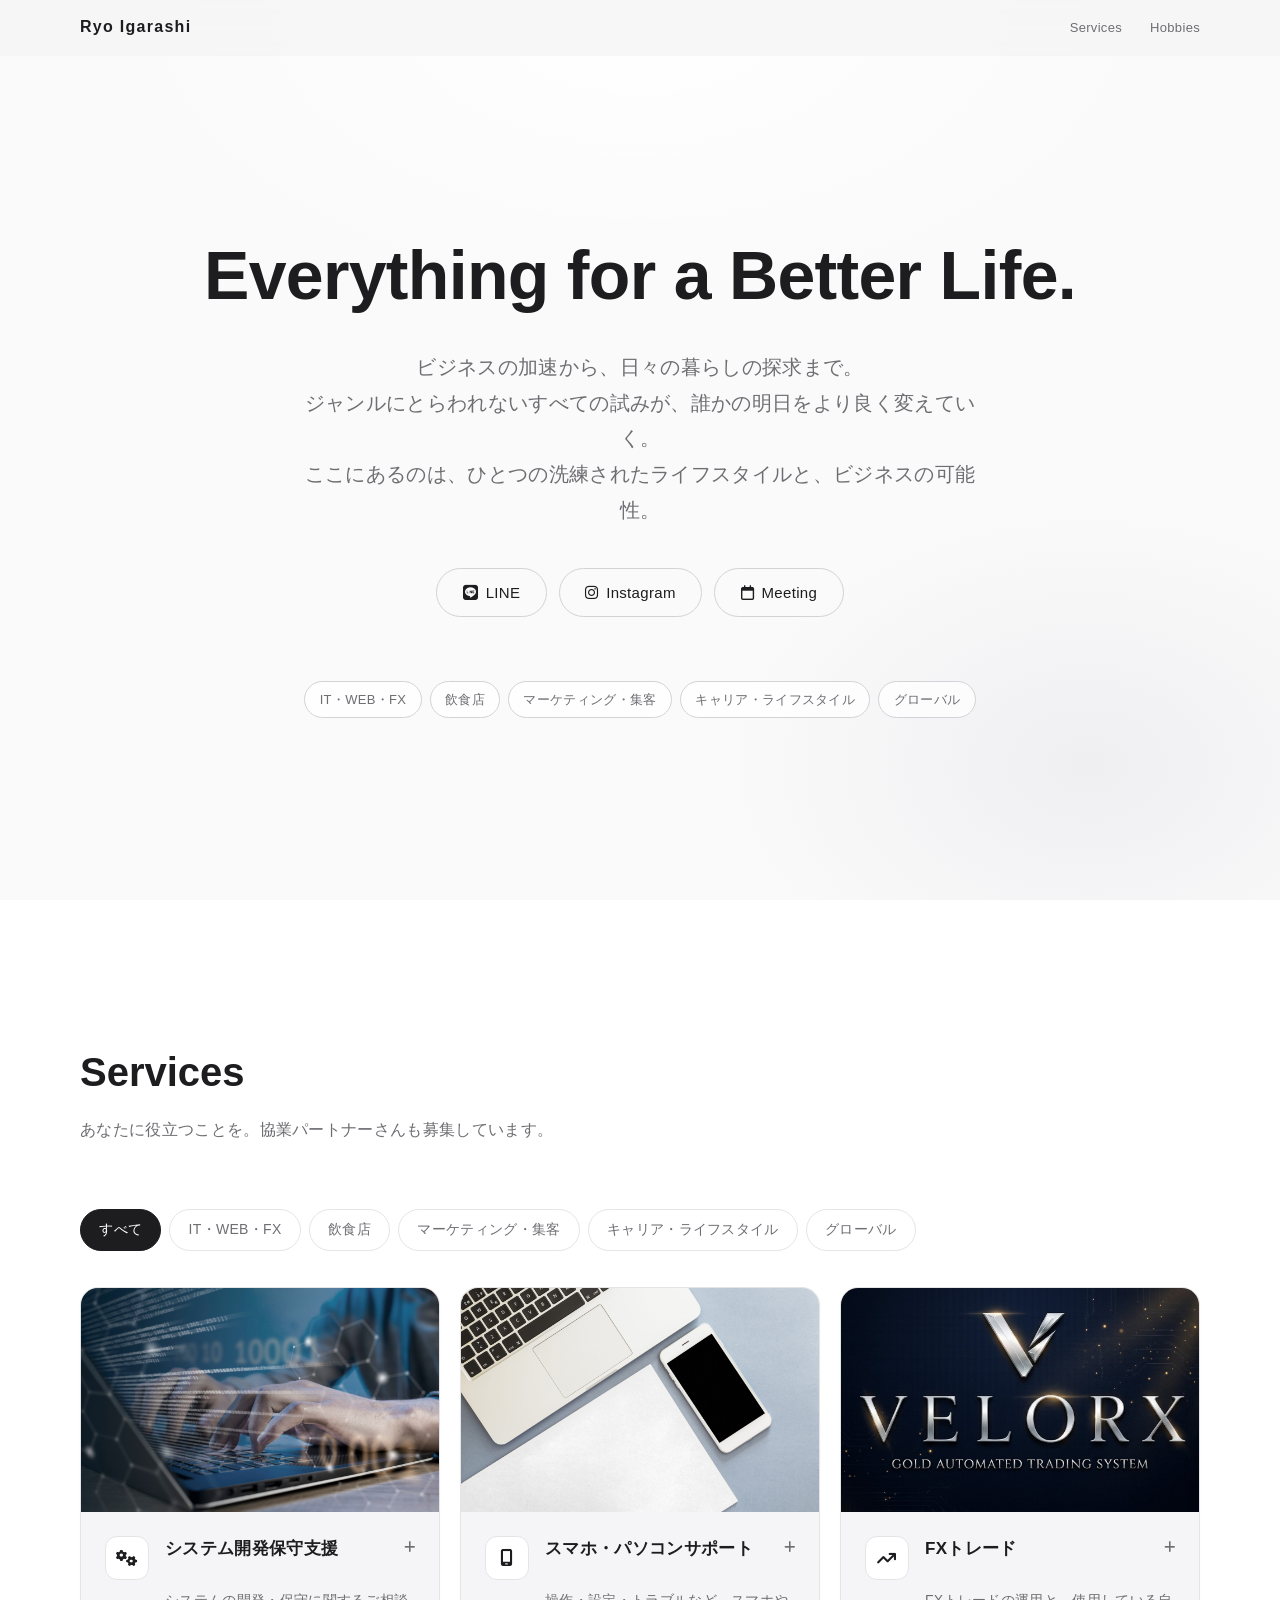
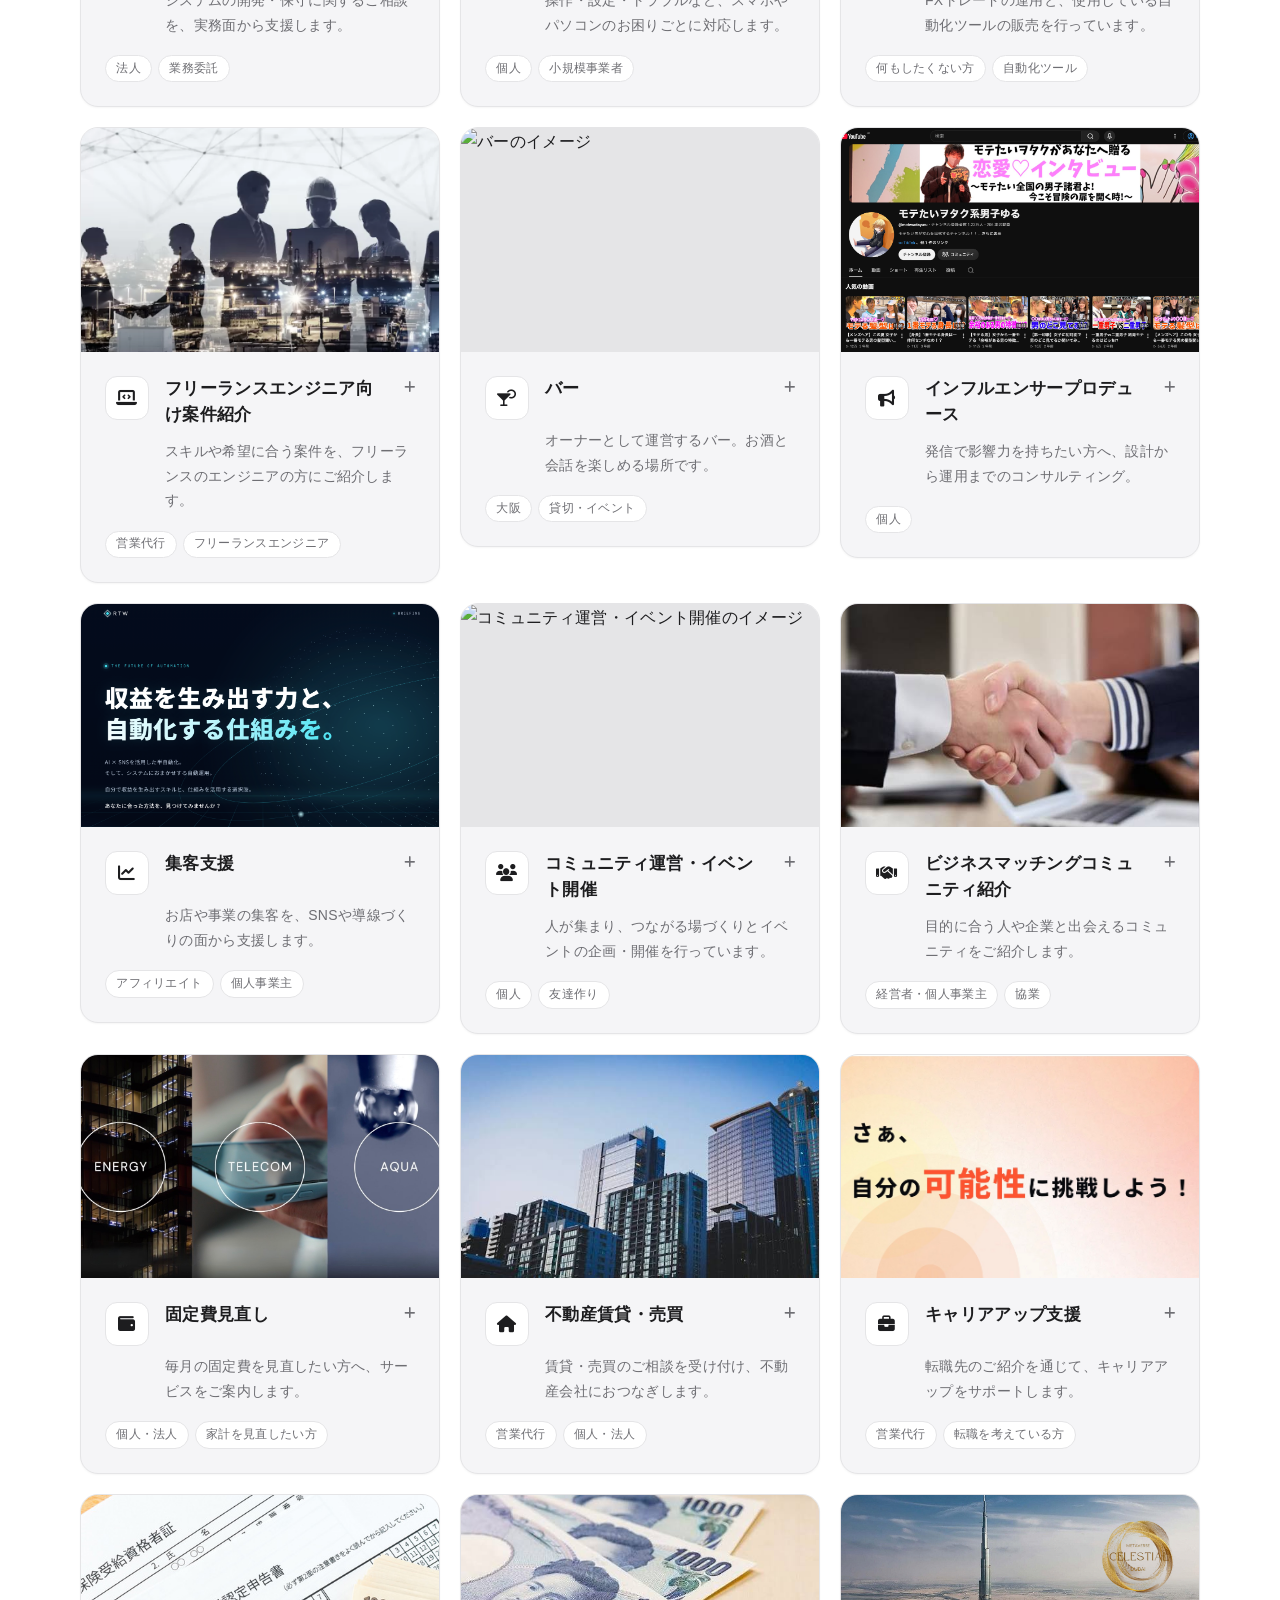
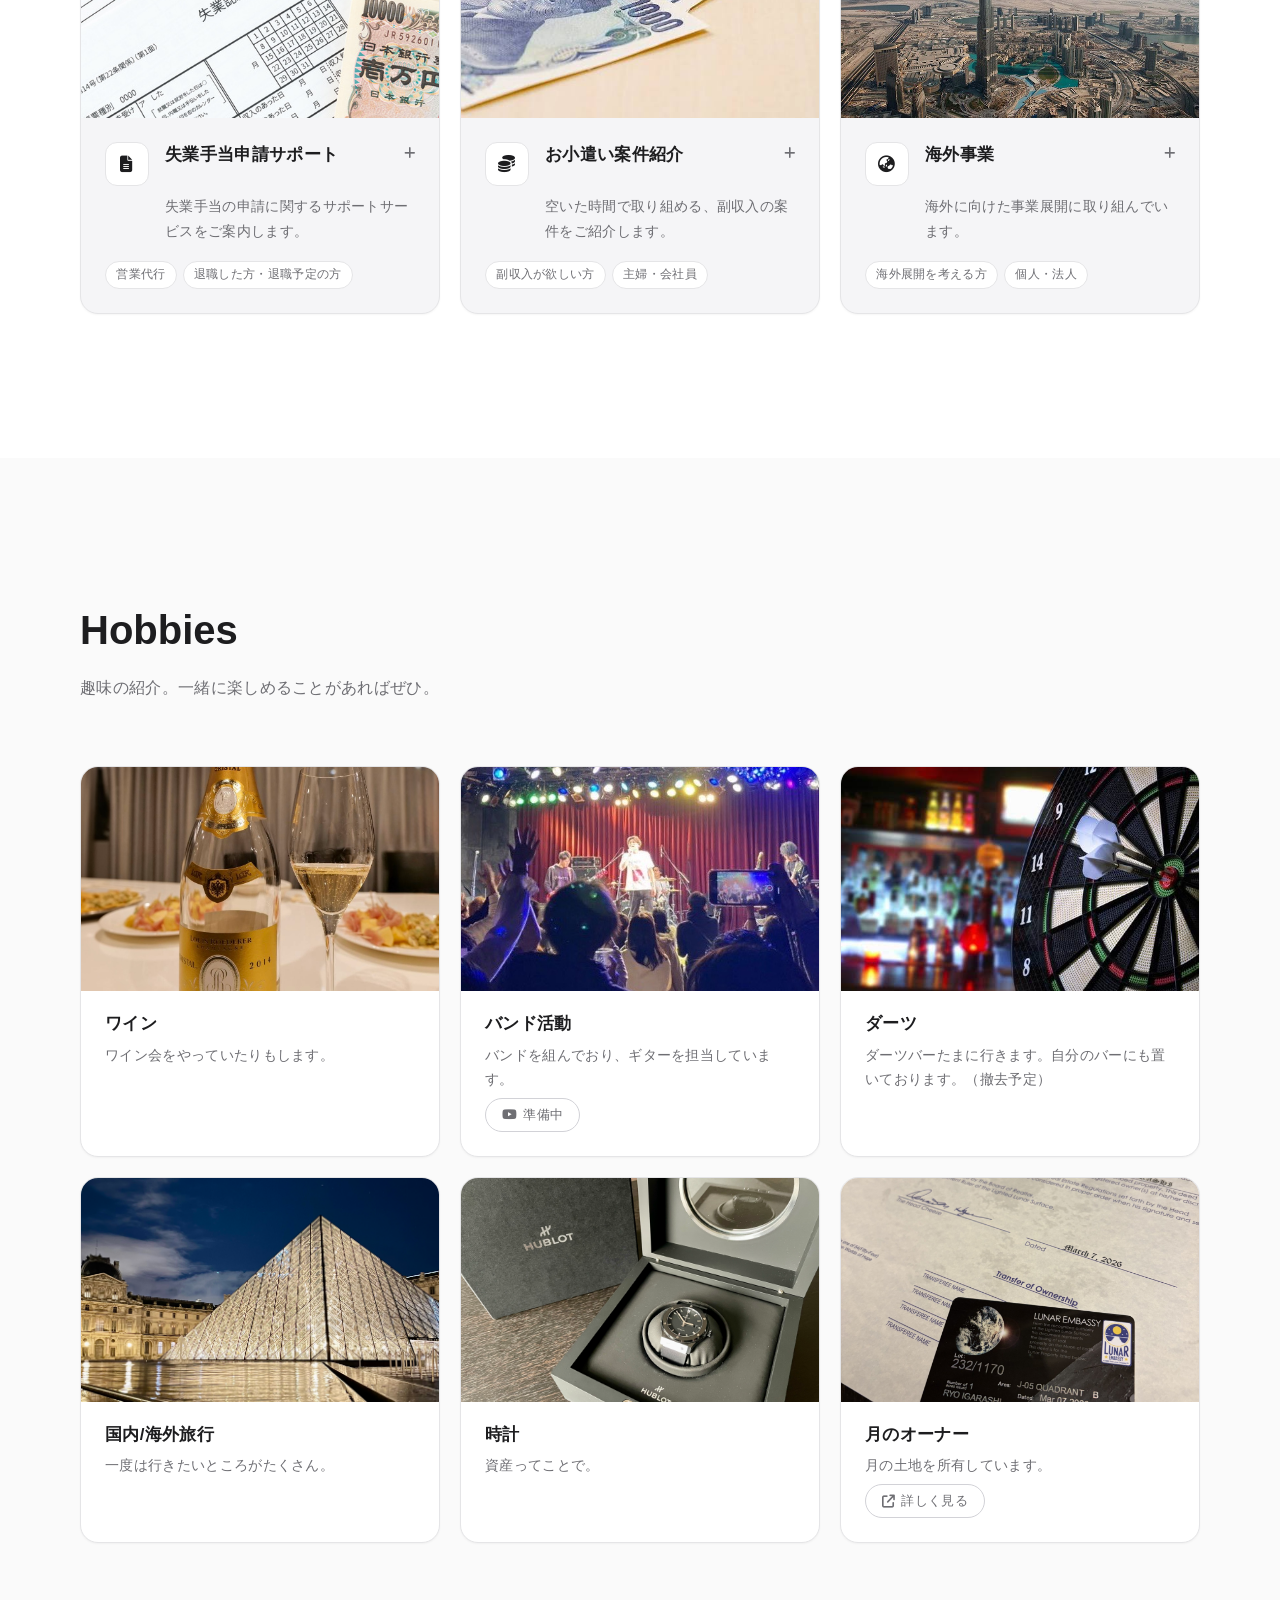
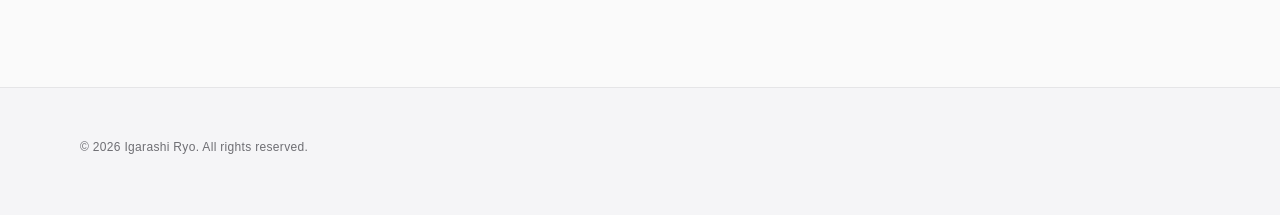
==== index.html @ c4d8c95c "fix: change order in career category" ====
<!DOCTYPE html>
<html lang="ja">
<head>
  <meta charset="UTF-8">
  <meta name="viewport" content="width=device-width, initial-scale=1">
  <title>Ryo Igarashi | ポータル</title>
  <meta name="description" content="ポータルサイト。事業内容、趣味、問い合わせ先。">
  <meta property="og:title" content="Ryo Igarashi | Portal">
  <meta property="og:description" content="ビジネスとライフスタイルを加速させる、ポータルサイト。">
  <meta property="og:type" content="website">
  <meta name="theme-color" content="#fafafa">

  <!-- JS有効時のみ、詳細カードを折りたたむための目印 -->
  <script>document.documentElement.classList.add('js');</script>

  <link rel="stylesheet" href="https://cdnjs.cloudflare.com/ajax/libs/font-awesome/6.5.2/css/all.min.css">
  <link rel="stylesheet" href="style.css">
</head>
<body>
  <a class="skip-link" href="#main">本文へ移動</a>

  <!-- ===== Header ===== -->
  <header class="site-header" id="site-header">
    <div class="container site-header__inner">
      <a class="brand" href="#top">Ryo Igarashi</a>

      <button class="nav-toggle" type="button" aria-expanded="false" aria-controls="site-menu" aria-label="メニューを開く">
        <span class="nav-toggle__bars"></span>
      </button>

      <nav class="site-nav" id="site-menu" aria-label="メインメニュー">
        <a class="site-nav__link" href="#services">Services</a>
        <a class="site-nav__link" href="#hobbies">Hobbies</a>
      </nav>
    </div>
  </header>

  <main id="main">

    <!-- ===== ① Hero ===== -->
    <section class="hero" id="top">
      <div class="container">
        <h1 class="hero__title">
          <span class="hero__line">Everything for a Better Life.</span>
        </h1>
        <p class="hero__lead">
        ビジネスの加速から、日々の暮らしの探求まで。<br>
        ジャンルにとらわれないすべての試みが、誰かの明日をより良く変えていく。<br>
        ここにあるのは、ひとつの洗練されたライフスタイルと、ビジネスの可能性。
        </p>

        <div class="hero__cta">
          <a class="btn btn--ghost" href="https://line.me/ti/p/0yxEpxLLM9" data-link="line" target="_blank" rel="noopener"><i class="fa-brands fa-line" aria-hidden="true"></i>LINE</a>
          <a class="btn btn--ghost" href="https://www.instagram.com/ry0x13462e1" data-link="instagram" target="_blank" rel="noopener"><i class="fa-brands fa-instagram" aria-hidden="true"></i>Instagram</a>
          <a class="btn btn--ghost" href="https://app.spirinc.com/patterns/availability-sharing/clzEatdir4sfq37VJCPQi/confirm" data-link="meeting" target="_blank" rel="noopener"><i class="fa-regular fa-calendar" aria-hidden="true"></i>Meeting</a>
        </div>

        <div class="hero__jump" aria-label="事業カテゴリへ移動">
          <button class="chip" type="button" data-jump="it">IT・WEB・FX</button>
          <button class="chip" type="button" data-jump="bar">飲食店</button>
          <button class="chip" type="button" data-jump="marketing">マーケティング・集客</button>
          <button class="chip" type="button" data-jump="career">キャリア・ライフスタイル</button>
          <button class="chip" type="button" data-jump="global">グローバル</button>
        </div>
      </div>
    </section>

    <!-- ===== ② Services ===== -->
    <section class="section section--white" id="services">
      <div class="container">
        <div class="section__head">
          <h2 class="section__title">Services</h2>
          <p class="section__lead">あなたに役立つことを。協業パートナーさんも募集しています。</p>
        </div>

        <div class="tabs" role="tablist" aria-label="事業カテゴリ">
          <button class="tab" role="tab" type="button" id="tab-all" aria-selected="true" aria-controls="service-grid" data-filter="all">すべて</button>
          <button class="tab" role="tab" type="button" id="tab-it" aria-selected="false" aria-controls="service-grid" tabindex="-1" data-filter="it">IT・WEB・FX</button>
          <button class="tab" role="tab" type="button" id="tab-bar" aria-selected="false" aria-controls="service-grid" tabindex="-1" data-filter="bar">飲食店</button>
          <button class="tab" role="tab" type="button" id="tab-marketing" aria-selected="false" aria-controls="service-grid" tabindex="-1" data-filter="marketing">マーケティング・集客</button>
          <button class="tab" role="tab" type="button" id="tab-career" aria-selected="false" aria-controls="service-grid" tabindex="-1" data-filter="career">キャリア・ライフスタイル</button>
          <button class="tab" role="tab" type="button" id="tab-global" aria-selected="false" aria-controls="service-grid" tabindex="-1" data-filter="global">グローバル</button>
        </div>

        <!--
          事業カードの追加方法：
          <article class="service-card" data-category="…"> のブロックをコピーして、
          data-category（it / bar / marketing / career / global）、画像（images/）、文言、外部リンク（href）を書き換えてください。
          外部リンクのボタンは、LP / 公式LINE / LINEオープンチャット / Instagram / YouTube / TikTok のアイコン付きで
          既に用意しています。同じ種類のカードからコピーすると簡単です。
        -->
        <div class="service-grid" id="service-grid" role="tabpanel" aria-labelledby="tab-all">

          <!-- IT・WEB・システム・FX -->
          <article class="service-card" data-category="it">
            <div class="service-card__media"><img src="images/it.jpg" alt="システム開発保守支援のイメージ" width="640" height="400" loading="lazy"></div>
            <button class="service-card__head" type="button">
              <span class="service-card__icon"><i class="fa-solid fa-gears" aria-hidden="true"></i></span>
              <span class="service-card__title">システム開発保守支援</span>
              <span class="service-card__chevron"><i class="fa-solid fa-plus" aria-hidden="true"></i></span>
              <span class="service-card__summary">システムの開発・保守に関するご相談を、実務面から支援します。</span>
              <span class="service-card__tags"><span class="tag">法人</span><span class="tag">業務委託</span></span>
            </button>
            <div class="service-card__panel"><div class="service-card__panel-inner">
              <p>新規開発、既存システムの運用・改善など、お困りごとをうかがってから進め方をご提案します。</p>
              <a class="btn btn--ghost btn--small" href="https://www.mebic.com/cluster/igarashi-ryou.html" target="_blank" rel="noopener" data-link-type="lp"><i class="fa-solid fa-arrow-up-right-from-square" aria-hidden="true"></i>詳しく見る<span class="visually-hidden">（新しいタブで開きます）</span></a>
            </div></div>
          </article>

          <article class="service-card" data-category="it">
            <div class="service-card__media"><img src="images/sp-pc.jpg" alt="スマホ・パソコンサポートのイメージ" width="640" height="400" loading="lazy"></div>
            <button class="service-card__head" type="button">
              <span class="service-card__icon"><i class="fa-solid fa-mobile-screen" aria-hidden="true"></i></span>
              <span class="service-card__title">スマホ・パソコンサポート</span>
              <span class="service-card__chevron"><i class="fa-solid fa-plus" aria-hidden="true"></i></span>
              <span class="service-card__summary">操作・設定・トラブルなど、スマホやパソコンのお困りごとに対応します。</span>
              <span class="service-card__tags"><span class="tag">個人</span><span class="tag">小規模事業者</span></span>
            </button>
            <div class="service-card__panel"><div class="service-card__panel-inner">
              <p>「設定が分からない」「急に動かなくなった」など、小さなことでも気軽にご相談ください。</p>
            </div></div>
          </article>

          <article class="service-card" data-category="it">
            <div class="service-card__media"><img src="images/VELORX_logo_name.JPG" alt="FXトレードのイメージ" width="640" height="400" loading="lazy"></div>
            <button class="service-card__head" type="button">
              <span class="service-card__icon"><i class="fa-solid fa-arrow-trend-up" aria-hidden="true"></i></span>
              <span class="service-card__title">FXトレード</span>
              <span class="service-card__chevron"><i class="fa-solid fa-plus" aria-hidden="true"></i></span>
              <span class="service-card__summary">FXトレードの運用と、使用している自動化ツールの販売を行っています。</span>
              <span class="service-card__tags"><span class="tag">何もしたくない方</span><span class="tag">自動化ツール</span></span>
            </button>
            <div class="service-card__panel"><div class="service-card__panel-inner">
              <p>ツールの仕組みや使い方、費用を事前に説明します。FX取引には元本を失うリスクがあり、利益を保証するものではありません。</p>
              <a class="btn btn--ghost btn--small" href="velorx.html" target="_blank" rel="noopener" data-link-type="lp"><i class="fa-solid fa-arrow-up-right-from-square" aria-hidden="true"></i>詳しく見る<span class="visually-hidden">（新しいタブで開きます）</span></a>
            </div></div>
          </article>

          <article class="service-card" data-category="it" hidden>
            <div class="service-card__media"><img src="images/it-homepage.svg" alt="ホームページ作成のイメージ" width="640" height="400" loading="lazy"></div>
            <button class="service-card__head" type="button">
              <span class="service-card__icon"><i class="fa-solid fa-globe" aria-hidden="true"></i></span>
              <span class="service-card__title">ホームページ制作</span>
              <span class="service-card__chevron"><i class="fa-solid fa-plus" aria-hidden="true"></i></span>
              <span class="service-card__summary">ホームページ制作のご相談を受け付け、制作パートナーにおつなぎします。</span>
              <span class="service-card__tags"><span class="tag">営業代行</span><span class="tag">個人・法人</span></span>
            </button>
            <div class="service-card__panel"><div class="service-card__panel-inner">
              <p>目的や予算をうかがったうえで、合う制作パートナーをご紹介します。見積もりや制作は、パートナー側が対応します。</p>
              <a class="btn btn--ghost btn--small" href="https://example.com/" target="_blank" rel="noopener" data-link-type="lp"><i class="fa-solid fa-arrow-up-right-from-square" aria-hidden="true"></i>準備中<span class="visually-hidden">（新しいタブで開きます）</span></a>
            </div></div>
          </article>

          <article class="service-card" data-category="it" hidden>
            <div class="service-card__media"><img src="images/it-webdesign.svg" alt="Webデザイン制作のイメージ" width="640" height="400" loading="lazy"></div>
            <button class="service-card__head" type="button">
              <span class="service-card__icon"><i class="fa-solid fa-pen-ruler" aria-hidden="true"></i></span>
              <span class="service-card__title">Webデザイン制作</span>
              <span class="service-card__chevron"><i class="fa-solid fa-plus" aria-hidden="true"></i></span>
              <span class="service-card__summary">バナーやLP、サイトのデザインのご相談を受け付けています。</span>
              <span class="service-card__tags"><span class="tag">営業代行</span><span class="tag">個人・法人</span></span>
            </button>
            <div class="service-card__panel"><div class="service-card__panel-inner">
              <p>イメージや参考サイトを共有いただければ、制作パートナーへの依頼内容を一緒に整理します。</p>
              <a class="btn btn--ghost btn--small" href="https://example.com/" target="_blank" rel="noopener" data-link-type="lp"><i class="fa-solid fa-arrow-up-right-from-square" aria-hidden="true"></i>準備中<span class="visually-hidden">（新しいタブで開きます）</span></a>
            </div></div>
          </article>

          <article class="service-card" data-category="it">
            <div class="service-card__media"><img src="images/it-freelance.png" alt="フリーランスエンジニア向け案件紹介のイメージ" width="640" height="400" loading="lazy"></div>
            <button class="service-card__head" type="button">
              <span class="service-card__icon"><i class="fa-solid fa-laptop-code" aria-hidden="true"></i></span>
              <span class="service-card__title">フリーランスエンジニア向け案件紹介</span>
              <span class="service-card__chevron"><i class="fa-solid fa-plus" aria-hidden="true"></i></span>
              <span class="service-card__summary">スキルや希望に合う案件を、フリーランスのエンジニアの方にご紹介します。</span>
              <span class="service-card__tags"><span class="tag">営業代行</span><span class="tag">フリーランスエンジニア</span></span>
            </button>
            <div class="service-card__panel"><div class="service-card__panel-inner">
              <p>得意な技術、希望単価、稼働日数などをうかがい、条件に近い案件をご案内します。(エージェント会社複数社ご案内可能)</p>
            </div></div>
          </article>

          <!-- 店舗・BAR -->
          <article class="service-card" data-category="bar">
            <div class="service-card__media"><img src="images/bar.PNG" alt="バーのイメージ" width="640" height="400" loading="lazy"></div>
            <button class="service-card__head" type="button">
              <span class="service-card__icon"><i class="fa-solid fa-martini-glass-citrus" aria-hidden="true"></i></span>
              <span class="service-card__title">バー</span>
              <span class="service-card__chevron"><i class="fa-solid fa-plus" aria-hidden="true"></i></span>
              <span class="service-card__summary">オーナーとして運営するバー。お酒と会話を楽しめる場所です。</span>
              <span class="service-card__tags"><span class="tag">大阪</span><span class="tag">貸切・イベント</span></span>
            </button>
            <div class="service-card__panel"><div class="service-card__panel-inner">
              <p>ご来店のほか、貸切やイベント開催のご相談も受け付けています。店舗の詳細は、準備ができ次第こちらに掲載します。</p>
              <a class="btn btn--ghost btn--small" href="https://line.me/R/ti/p/@359hgvtc" target="_blank" rel="noopener" data-link-type="line"><i class="fa-brands fa-line" aria-hidden="true"></i>公式LINE<span class="visually-hidden">（新しいタブで開きます）</span></a>
            </div></div>
          </article>

          <!-- マーケティング・集客・コミュニティ -->
          <article class="service-card" data-category="marketing">
            <div class="service-card__media"><img src="images/youtube.png" alt="インフルエンサープロデュースのイメージ" width="640" height="400" loading="lazy"></div>
            <button class="service-card__head" type="button">
              <span class="service-card__icon"><i class="fa-solid fa-bullhorn" aria-hidden="true"></i></span>
              <span class="service-card__title">インフルエンサープロデュース</span>
              <span class="service-card__chevron"><i class="fa-solid fa-plus" aria-hidden="true"></i></span>
              <span class="service-card__summary">発信で影響力を持ちたい方へ、設計から運用までのコンサルティング。</span>
              <span class="service-card__tags"><span class="tag">個人</span></span>
            </button>
            <div class="service-card__panel"><div class="service-card__panel-inner">
              <p>アカウントの方向性づくり、投稿の設計、PR案件の獲得まで、現状に合わせて一緒に考えます。まずは今の状況をお聞かせください。</p>
              <p>実績: モテたいヲタク系男子ゆる</p>
              <a class="btn btn--ghost btn--small" href="https://www.youtube.com/@motewotayuru" target="_blank" rel="noopener" data-link-type="youtube"><i class="fa-brands fa-youtube" aria-hidden="true"></i>YouTube<span class="visually-hidden">（新しいタブで開きます）</span></a>
              <a class="btn btn--ghost btn--small" href="https://www.tiktok.com/@motewotayuru" target="_blank" rel="noopener" data-link-type="tiktok"><i class="fa-brands fa-tiktok" aria-hidden="true"></i>TikTok<span class="visually-hidden">（新しいタブで開きます）</span></a>
              <a class="btn btn--ghost btn--small" href="https://www.instagram.com/motewotayuru" target="_blank" rel="noopener" data-link-type="instagram"><i class="fa-brands fa-instagram" aria-hidden="true"></i>Instagram<span class="visually-hidden">（新しいタブで開きます）</span></a>
            </div></div>
          </article>

          <article class="service-card" data-category="marketing">
            <div class="service-card__media"><img src="images/marketing-promotion.png" alt="集客支援のイメージ" width="640" height="400" loading="lazy"></div>
            <button class="service-card__head" type="button">
              <span class="service-card__icon"><i class="fa-solid fa-chart-line" aria-hidden="true"></i></span>
              <span class="service-card__title">集客支援</span>
              <span class="service-card__chevron"><i class="fa-solid fa-plus" aria-hidden="true"></i></span>
              <span class="service-card__summary">お店や事業の集客を、SNSや導線づくりの面から支援します。</span>
              <span class="service-card__tags"><span class="tag">アフィリエイト</span><span class="tag">個人事業主</span></span>
            </button>
            <div class="service-card__panel"><div class="service-card__panel-inner">
              <p>「お客様が来ない」「どこから手を付けるか分からない」といった段階から相談できます。現状の整理から始めます。</p>
              <a class="btn btn--ghost btn--small" href="https://bgpea001lp.netlify.app/" target="_blank" rel="noopener" data-link-type="lp"><i class="fa-solid fa-arrow-up-right-from-square" aria-hidden="true"></i>詳しく見る<span class="visually-hidden">（新しいタブで開きます）</span></a>
            </div></div>
          </article>

          <article class="service-card" data-category="marketing">
            <div class="service-card__media"><img src="images/GRITERS.PNG" alt="コミュニティ運営・イベント開催のイメージ" width="640" height="400" loading="lazy"></div>
            <button class="service-card__head" type="button">
              <span class="service-card__icon"><i class="fa-solid fa-users" aria-hidden="true"></i></span>
              <span class="service-card__title">コミュニティ運営・イベント開催</span>
              <span class="service-card__chevron"><i class="fa-solid fa-plus" aria-hidden="true"></i></span>
              <span class="service-card__summary">人が集まり、つながる場づくりとイベントの企画・開催を行っています。</span>
              <span class="service-card__tags"><span class="tag">個人</span><span class="tag">友達作り</span></span>
            </button>
            <div class="service-card__panel"><div class="service-card__panel-inner">
              <p>交流会や企画イベントの開催情報は随時お知らせします。コミュニティ運営のノウハウについてのご相談も歓迎です。</p>
              <a class="btn btn--ghost btn--small" href="https://line.me/ti/g2/o8FCDZDjSIpCu2IB1A-LVwkr3bz0yI2hDsDMmQ" target="_blank" rel="noopener" data-link-type="openchat"><i class="fa-solid fa-comments" aria-hidden="true"></i>GRITERSに参加<span class="visually-hidden">（新しいタブで開きます）</span></a>
            </div></div>
          </article>

          <article class="service-card" data-category="marketing">
            <div class="service-card__media"><img src="images/marketing-matching.jpeg" alt="ビジネスマッチングコミュニティ紹介のイメージ" width="640" height="400" loading="lazy"></div>
            <button class="service-card__head" type="button">
              <span class="service-card__icon"><i class="fa-solid fa-handshake" aria-hidden="true"></i></span>
              <span class="service-card__title">ビジネスマッチングコミュニティ紹介</span>
              <span class="service-card__chevron"><i class="fa-solid fa-plus" aria-hidden="true"></i></span>
              <span class="service-card__summary">目的に合う人や企業と出会えるコミュニティをご紹介します。</span>
              <span class="service-card__tags"><span class="tag">経営者・個人事業主</span><span class="tag">協業</span></span>
            </button>
            <div class="service-card__panel"><div class="service-card__panel-inner">
              <p>どんな相手と出会いたいかをうかがい、合いそうなコミュニティをご案内します。</p>
            </div></div>
          </article>

          <!-- キャリア・ライフスタイル支援 -->
          <article class="service-card" data-category="career">
            <div class="service-card__media"><img src="images/jes-litus.jpg" alt="固定費見直しのイメージ" width="640" height="400" loading="lazy"></div>
            <button class="service-card__head" type="button">
              <span class="service-card__icon"><i class="fa-solid fa-wallet" aria-hidden="true"></i></span>
              <span class="service-card__title">固定費見直し</span>
              <span class="service-card__chevron"><i class="fa-solid fa-plus" aria-hidden="true"></i></span>
              <span class="service-card__summary">毎月の固定費を見直したい方へ、サービスをご案内します。</span>
              <span class="service-card__tags"><span class="tag">個人・法人</span><span class="tag">家計を見直したい方</span></span>
            </button>
            <div class="service-card__panel"><div class="service-card__panel-inner">
              <p>まずは無料のお見積もりから</p>
              <a class="btn btn--ghost btn--small" href="https://jes-litus.co.jp/?p=6747133211" target="_blank" rel="noopener" data-link-type="lp"><i class="fa-solid fa-arrow-up-right-from-square" aria-hidden="true"></i>詳しく見る<span class="visually-hidden">（新しいタブで開きます）</span></a>
            </div></div>
          </article>

          <article class="service-card" data-category="career">
            <div class="service-card__media"><img src="images/career-realestate.jpeg" alt="不動産賃貸・売買のイメージ" width="640" height="400" loading="lazy"></div>
            <button class="service-card__head" type="button">
              <span class="service-card__icon"><i class="fa-solid fa-house" aria-hidden="true"></i></span>
              <span class="service-card__title">不動産賃貸・売買</span>
              <span class="service-card__chevron"><i class="fa-solid fa-plus" aria-hidden="true"></i></span>
              <span class="service-card__summary">賃貸・売買のご相談を受け付け、不動産会社におつなぎします。</span>
              <span class="service-card__tags"><span class="tag">営業代行</span><span class="tag">個人・法人</span></span>
            </button>
            <div class="service-card__panel"><div class="service-card__panel-inner">
              <p>エリア・予算・ご希望をうかがい、対応できる不動産会社をご紹介します。契約や重要事項の説明は、不動産会社が行います。</p>
            </div></div>
          </article>

          <article class="service-card" data-category="career">
            <div class="service-card__media"><img src="images/soul-syncs.jpg" alt="キャリアアップ支援のイメージ" width="640" height="400" loading="lazy"></div>
            <button class="service-card__head" type="button">
              <span class="service-card__icon"><i class="fa-solid fa-briefcase" aria-hidden="true"></i></span>
              <span class="service-card__title">キャリアアップ支援</span>
              <span class="service-card__chevron"><i class="fa-solid fa-plus" aria-hidden="true"></i></span>
              <span class="service-card__summary">転職先のご紹介を通じて、キャリアアップをサポートします。</span>
              <span class="service-card__tags"><span class="tag">営業代行</span><span class="tag">転職を考えている方</span></span>
            </button>
            <div class="service-card__panel"><div class="service-card__panel-inner">
              <p>希望や不安をうかがい、合いそうな転職サービス・求人をご案内します。転職するかどうか迷っている段階でも大丈夫です。</p>
            </div></div>
          </article>

          <article class="service-card" data-category="career">
            <div class="service-card__media"><img src="images/career-unemployment.jpg" alt="失業手当申請サポートのイメージ" width="640" height="400" loading="lazy"></div>
            <button class="service-card__head" type="button">
              <span class="service-card__icon"><i class="fa-solid fa-file-lines" aria-hidden="true"></i></span>
              <span class="service-card__title">失業手当申請サポート</span>
              <span class="service-card__chevron"><i class="fa-solid fa-plus" aria-hidden="true"></i></span>
              <span class="service-card__summary">失業手当の申請に関するサポートサービスをご案内します。</span>
              <span class="service-card__tags"><span class="tag">営業代行</span><span class="tag">退職した方・退職予定の方</span></span>
            </button>
            <div class="service-card__panel"><div class="service-card__panel-inner">
              <p>手続きの流れや事前に必要な準備を、サポートサービスにつなぎながらご案内します。申請そのものはハローワークでの手続きになります。</p>
            </div></div>
          </article>

          <article class="service-card" data-category="career" hidden>
            <div class="service-card__media"><img src="images/career-buyback.svg" alt="買取のイメージ" width="640" height="400" loading="lazy"></div>
            <button class="service-card__head" type="button">
              <span class="service-card__icon"><i class="fa-solid fa-tags" aria-hidden="true"></i></span>
              <span class="service-card__title">買取</span>
              <span class="service-card__chevron"><i class="fa-solid fa-plus" aria-hidden="true"></i></span>
              <span class="service-card__summary">不要になった品物の買取サービスをご案内します。</span>
              <span class="service-card__tags"><span class="tag">営業代行</span><span class="tag">整理したい方</span></span>
            </button>
            <div class="service-card__panel"><div class="service-card__panel-inner">
              <p>品物の種類をうかがい、買取に対応できる事業者へおつなぎします。</p>
            </div></div>
          </article>

          <article class="service-card" data-category="career">
            <div class="service-card__media"><img src="images/career-sidejob.jpeg" alt="お小遣い案件紹介のイメージ" width="640" height="400" loading="lazy"></div>
            <button class="service-card__head" type="button">
              <span class="service-card__icon"><i class="fa-solid fa-coins" aria-hidden="true"></i></span>
              <span class="service-card__title">お小遣い案件紹介</span>
              <span class="service-card__chevron"><i class="fa-solid fa-plus" aria-hidden="true"></i></span>
              <span class="service-card__summary">空いた時間で取り組める、副収入の案件をご紹介します。</span>
              <span class="service-card__tags"><span class="tag">副収入が欲しい方</span><span class="tag">主婦・会社員</span></span>
            </button>
            <div class="service-card__panel"><div class="service-card__panel-inner">
              <p>作業内容や報酬、必要な時間を事前に説明します。無理のない範囲で始められるものから選べます。</p>
            </div></div>
          </article>

          <!-- グローバル -->
          <article class="service-card" data-category="global">
            <div class="service-card__media"><img src="images/celestiae.PNG" alt="海外事業のイメージ" width="640" height="400" loading="lazy"></div>
            <button class="service-card__head" type="button">
              <span class="service-card__icon"><i class="fa-solid fa-earth-asia" aria-hidden="true"></i></span>
              <span class="service-card__title">海外事業</span>
              <span class="service-card__chevron"><i class="fa-solid fa-plus" aria-hidden="true"></i></span>
              <span class="service-card__summary">海外に向けた事業展開に取り組んでいます。</span>
              <span class="service-card__tags"><span class="tag">海外展開を考える方</span><span class="tag">個人・法人</span></span>
            </button>
            <div class="service-card__panel"><div class="service-card__panel-inner">
              <p>海外での事業展開や協業のご相談を受け付けています。詳しい取り組みはお問い合わせの際にご説明します。</p>
            </div></div>
          </article>

        </div>
      </div>
    </section>

    <!-- ===== ③ Hobbies ===== -->
    <section class="section" id="hobbies">
      <div class="container">
        <div class="section__head">
          <h2 class="section__title">Hobbies</h2>
          <p class="section__lead">趣味の紹介。一緒に楽しめることがあればぜひ。</p>
        </div>

        <!-- 趣味カードの追加方法：<article class="hobby-card"> をコピーして、画像・タイトル・説明を書き換えてください。 -->
        <div class="hobby-grid">
          <article class="hobby-card">
            <div class="hobby-card__media"><img src="images/wine.jpg" alt="ワインのイメージ" width="640" height="400" loading="lazy"></div>
            <div class="hobby-card__body">
              <h3 class="hobby-card__title">ワイン</h3>
              <p class="hobby-card__desc">ワイン会をやっていたりもします。</p>
            </div>
          </article>
          <article class="hobby-card">
            <div class="hobby-card__media"><img src="images/band.jpg" alt="バンドのイメージ" width="640" height="400" loading="lazy"></div>
            <div class="hobby-card__body">
              <h3 class="hobby-card__title">バンド活動</h3>
              <p class="hobby-card__desc">バンドを組んでおり、ギターを担当しています。</p>
              <p class="hobby-card__desc"><a class="btn btn--ghost btn--small" href="https://www.youtube.com" target="_blank" rel="noopener" data-link-type="lp"><i class="fa-brands fa-youtube" aria-hidden="true"></i>準備中<span class="visually-hidden">（新しいタブで開きます）</span></a></p>
            </div>
          </article>
          <article class="hobby-card">
            <div class="hobby-card__media"><img src="images/darts.jpeg" alt="ダーツのイメージ" width="640" height="400" loading="lazy"></div>
            <div class="hobby-card__body">
              <h3 class="hobby-card__title">ダーツ</h3>
              <p class="hobby-card__desc">ダーツバーたまに行きます。自分のバーにも置いております。（撤去予定）</p>
            </div>
          </article>
          <article class="hobby-card">
            <div class="hobby-card__media"><img src="images/travel.jpeg" alt="旅行のイメージ" width="640" height="400" loading="lazy"></div>
            <div class="hobby-card__body">
              <h3 class="hobby-card__title">国内/海外旅行</h3>
              <p class="hobby-card__desc">一度は行きたいところがたくさん。</p>
            </div>
          </article>
          <article class="hobby-card">
            <div class="hobby-card__media"><img src="images/watch.jpeg" alt="時計のイメージ" width="640" height="400" loading="lazy"></div>
            <div class="hobby-card__body">
              <h3 class="hobby-card__title">時計</h3>
              <p class="hobby-card__desc">資産ってことで。</p>
            </div>
          </article>
          <article class="hobby-card">
            <div class="hobby-card__media"><img src="images/moon.jpg" alt="月のオーナーのイメージ" width="640" height="400" loading="lazy"></div>
            <div class="hobby-card__body">
              <h3 class="hobby-card__title">月のオーナー</h3>
              <p class="hobby-card__desc">月の土地を所有しています。</p>
              <p class="hobby-card__desc"><a class="btn btn--ghost btn--small" href="https://www.lunarembassy.jp/osusume/osusume?utm_source=a8_osumo&a8=ES-w8SPr6CqtpRtw.zdMsWX7FXWBYtqo_C1wCs1SVIqYNCdyfC-EmC-y2pVCJU-EVSeX6C1Fw.9Bxs00000000623001" target="_blank" rel="noopener" data-link-type="lp"><i class="fa-solid fa-arrow-up-right-from-square" aria-hidden="true"></i>詳しく見る<span class="visually-hidden">（新しいタブで開きます）</span></a></p>
            </div>
          </article>
        </div>
      </div>
    </section>
  </main>

  <!-- ===== Footer ===== -->
  <footer class="site-footer">
    <div class="container site-footer__inner">
      <!-- 事業内容によっては特定商取引法に基づく表記ページが必要です。作成したらここにリンクを追加してください。 -->
      <p>&copy; <span id="year">2026</span> Igarashi Ryo. All rights reserved.</p>
    </div>
  </footer>

  <script src="script.js"></script>
</body>
</html>
---- style.css ----
/* ==========================================================================
   五十嵐 諒 | 事業ポータル  共通スタイル
   --------------------------------------------------------------------------
   新しいページを追加するときは、各HTMLの <head> でこのファイルを読み込めば
   同じデザインが適用されます。色・フォント・余白は下の :root で一括管理します。

   ブレイクポイント（CSS変数はmedia queryで使えないため、値をここに記録）
     --bp-tablet : 860px  以下でタブレット/スマホ向けレイアウト
     --bp-mobile : 560px  以下でスマホ向けレイアウト
   ========================================================================== */

:root {
  /* Color */
  --color-bg: #fafafa;
  --color-surface: #ffffff;
  --color-card: #f5f5f7;
  --color-text: #1d1d1f;
  --color-text-sub: #6e6e73;
  --color-border: #e5e5e7;
  --color-border-strong: #d2d2d7;
  --color-focus: #0071e3;
  --color-glass: rgba(255, 255, 255, 0.72);
  --color-header: rgba(245, 245, 247, 0.8);
  --color-footer: rgba(245, 245, 247);

  /* Type */
  --font-sans: -apple-system, BlinkMacSystemFont, "SF Pro Text", "Hiragino Sans",
    "Hiragino Kaku Gothic ProN", "Noto Sans JP", "Yu Gothic", "Meiryo", sans-serif;
  --fs-body: 1rem;
  --fs-small: 0.8125rem;
  --fs-lead: clamp(1rem, 0.92rem + 0.4vw, 1.25rem);
  --fs-h2: clamp(1.625rem, 1.2rem + 1.8vw, 2.5rem);
  --fs-h1: clamp(1.4rem, 6.2vw, 4.25rem);

  /* Shape */
  --radius-s: 12px;
  --radius-m: 18px;
  --radius-pill: 999px;
  --shadow-s: 0 1px 2px rgba(0, 0, 0, 0.04);
  --shadow-m: 0 10px 30px rgba(0, 0, 0, 0.08);
  --blur: saturate(180%) blur(20px);

  /* Layout */
  --container: 1120px;
  --gutter: clamp(20px, 5vw, 40px);
  --section-space: clamp(80px, 12vw, 144px);
  --header-h: 56px;

  /* Motion */
  --ease: cubic-bezier(0.22, 0.61, 0.36, 1);
  --dur: 0.35s;
}

/* ---------- Base ---------- */
*,
*::before,
*::after {
  box-sizing: border-box;
}

html {
  scroll-behavior: smooth;
  scroll-padding-top: calc(var(--header-h) + 16px);
  -webkit-text-size-adjust: 100%;
}

body {
  margin: 0;
  background: var(--color-bg);
  color: var(--color-text);
  font-family: var(--font-sans);
  font-size: var(--fs-body);
  font-weight: 400;
  line-height: 1.8;
  letter-spacing: 0.02em;
  font-feature-settings: "palt";
  -webkit-font-smoothing: antialiased;
}

h1, h2, h3, p, ul { margin: 0; }
ul { padding: 0; list-style: none; }
img { max-width: 100%; display: block; }
a { color: inherit; text-decoration: none; }
button, input, select, textarea { font: inherit; color: inherit; letter-spacing: inherit; }
button { cursor: pointer; }

:focus-visible {
  outline: 2px solid var(--color-focus);
  outline-offset: 3px;
  border-radius: 6px;
}

.container {
  width: min(100% - var(--gutter) * 2, var(--container));
  margin-inline: auto;
}

.visually-hidden {
  position: absolute;
  width: 1px;
  height: 1px;
  overflow: hidden;
  clip: rect(0 0 0 0);
  white-space: nowrap;
}

.skip-link {
  position: absolute;
  left: 12px;
  top: -80px;
  z-index: 200;
  padding: 10px 16px;
  background: var(--color-text);
  color: #fff;
  border-radius: var(--radius-s);
}
.skip-link:focus { top: 12px; }

/* ---------- Buttons ---------- */
.btn {
  display: inline-flex;
  align-items: center;
  justify-content: center;
  gap: 0.5em;
  padding: 0.85em 1.7em;
  border: 1px solid transparent;
  border-radius: var(--radius-pill);
  font-size: 0.9375rem;
  font-weight: 500;
  line-height: 1.4;
  transition: background var(--dur) var(--ease), border-color var(--dur) var(--ease),
    transform var(--dur) var(--ease), color var(--dur) var(--ease);
}
.btn--primary { background: var(--color-text); color: #fff; }
.btn--primary:hover { background: #3a3a3d; }
.btn--ghost { background: transparent; border-color: var(--color-border-strong); }
.btn--ghost:hover { background: var(--color-surface); border-color: var(--color-text); }
.btn--small { padding: 0.55em 1.2em; font-size: 0.8125rem; }
.btn--block { width: 100%; }
.btn:active { transform: scale(0.98); }

/* ---------- Header ---------- */
.site-header {
  position: fixed;
  inset: 0 0 auto 0;
  z-index: 100;
  height: var(--header-h);
  background: var(--color-header);
  -webkit-backdrop-filter: var(--blur);
  backdrop-filter: var(--blur);
  border-bottom: 1px solid transparent;
  transition: border-color var(--dur) var(--ease);
}
.site-header.is-scrolled { border-bottom-color: var(--color-border); }

.site-header__inner {
  display: flex;
  align-items: center;
  justify-content: space-between;
  height: 100%;
}

.brand {
  font-size: 1rem;
  font-weight: 600;
  letter-spacing: 0.08em;
}

.site-nav { display: flex; align-items: center; gap: 28px; }
.site-nav__link {
  font-size: var(--fs-small);
  color: var(--color-text-sub);
  transition: color var(--dur) var(--ease);
}
.site-nav__link:hover,
.site-nav__link.is-active { color: var(--color-text); }

.nav-toggle {
  display: none;
  width: 44px;
  height: 44px;
  border: 0;
  background: transparent;
  border-radius: 50%;
}
.nav-toggle__bars,
.nav-toggle__bars::before {
  display: block;
  width: 18px;
  height: 1.5px;
  margin: auto;
  background: var(--color-text);
  transition: transform var(--dur) var(--ease);
}
.nav-toggle__bars { position: relative; transform: translateY(-3px); }
.nav-toggle__bars::before { content: ""; position: absolute; top: 7px; left: 0; }
.nav-toggle[aria-expanded="true"] .nav-toggle__bars { transform: rotate(45deg); }
.nav-toggle[aria-expanded="true"] .nav-toggle__bars::before { transform: translateY(-7px) rotate(-90deg); top: 7px; }

/* ---------- Hero ---------- */
.hero {
  position: relative;
  display: flex;
  align-items: center;
  min-height: min(100svh, 920px);
  padding: calc(var(--header-h) + 72px) 0 80px;
  text-align: center;
  overflow: hidden;
  background:
    radial-gradient(60% 50% at 50% 0%, #ffffff 0%, rgba(255, 255, 255, 0) 70%),
    radial-gradient(40% 40% at 85% 85%, #efeff2 0%, rgba(239, 239, 242, 0) 70%),
    var(--color-bg);
}

.hero__title {
  font-size: var(--fs-h1);
  font-weight: 600;
  line-height: 1.35;
  letter-spacing: -0.01em;
}
.hero__line {
  display: block;
  white-space: nowrap;
  animation: rise 1s var(--ease) both;
}
.hero__line:nth-child(2) { animation-delay: 0.12s; }
.hero__line:nth-child(3) { animation-delay: 0.24s; }

.hero__lead {
  max-width: 34em;
  margin: 28px auto 0;
  font-size: var(--fs-lead);
  color: var(--color-text-sub);
  animation: rise 1s var(--ease) 0.4s both;
}

.hero__cta {
  display: flex;
  flex-wrap: wrap;
  justify-content: center;
  gap: 12px;
  margin-top: 40px;
  animation: rise 1s var(--ease) 0.5s both;
}

.hero__jump {
  display: flex;
  flex-wrap: wrap;
  justify-content: center;
  gap: 8px;
  margin-top: 64px;
  animation: rise 1s var(--ease) 0.65s both;
}
.chip {
  padding: 0.45em 1.1em;
  border: 1px solid var(--color-border-strong);
  border-radius: var(--radius-pill);
  background: var(--color-glass);
  -webkit-backdrop-filter: var(--blur);
  backdrop-filter: var(--blur);
  font-size: var(--fs-small);
  color: var(--color-text-sub);
  transition: color var(--dur) var(--ease), border-color var(--dur) var(--ease);
}
.chip:hover { color: var(--color-text); border-color: var(--color-text); }

@keyframes rise {
  from { opacity: 0; transform: translateY(18px); }
  to { opacity: 1; transform: none; }
}

/* ---------- Sections ---------- */
.section { padding: var(--section-space) 0; }
.section--white { background: var(--color-surface); }

.section__head { max-width: 40em; margin-bottom: clamp(36px, 6vw, 64px); }
.section__title {
  font-size: var(--fs-h2);
  font-weight: 600;
  line-height: 1.4;
  letter-spacing: 0;
}
.section__lead { margin-top: 16px; color: var(--color-text-sub); }

/* ---------- Service tabs ---------- */
.tabs {
  display: flex;
  gap: 8px;
  margin-bottom: 32px;
  padding-bottom: 4px;
  overflow-x: auto;
  scrollbar-width: none;
}
.tabs::-webkit-scrollbar { display: none; }

.tab {
  flex: none;
  padding: 0.55em 1.3em;
  border: 1px solid var(--color-border);
  border-radius: var(--radius-pill);
  background: transparent;
  font-size: 0.875rem;
  color: var(--color-text-sub);
  transition: background var(--dur) var(--ease), color var(--dur) var(--ease),
    border-color var(--dur) var(--ease);
}
.tab:hover { color: var(--color-text); border-color: var(--color-border-strong); }
.tab[aria-selected="true"] {
  background: var(--color-text);
  border-color: var(--color-text);
  color: #fff;
}

/* ---------- Service cards ---------- */
.service-grid {
  display: grid;
  grid-template-columns: repeat(3, minmax(0, 1fr));
  gap: 20px;
  align-items: start;
}
.service-grid[hidden] { display: none; }

.service-card {
  background: var(--color-card);
  border: 1px solid var(--color-border);
  border-radius: var(--radius-m);
  box-shadow: var(--shadow-s);
  transition: transform var(--dur) var(--ease), box-shadow var(--dur) var(--ease),
    border-color var(--dur) var(--ease);
}
.service-card[hidden] { display: none; }
.service-card.is-entering { animation: fade-in 0.45s var(--ease) both; }
.service-card:hover {
  transform: translateY(-4px);
  box-shadow: var(--shadow-m);
  border-color: var(--color-border-strong);
}

.service-card__media {
  aspect-ratio: 16 / 10;
  overflow: hidden;
  border-radius: calc(var(--radius-m) - 1px) calc(var(--radius-m) - 1px) 0 0;
  background: var(--color-border);
}
.service-card__media img { width: 100%; height: 100%; object-fit: cover; }

.service-card__head {
  display: grid;
  grid-template-columns: auto 1fr auto;
  gap: 4px 16px;
  width: 100%;
  padding: 24px;
  border: 0;
  background: transparent;
  text-align: left;
  border-radius: var(--radius-m);
}

.service-card__icon {
  grid-row: span 2;
  display: grid;
  place-items: center;
  width: 44px;
  height: 44px;
  border-radius: var(--radius-s);
  background: var(--color-surface);
  border: 1px solid var(--color-border);
  font-size: 1.05rem;
}
.service-card__title {
  font-size: 1.0625rem;
  font-weight: 600;
  line-height: 1.5;
}
.service-card__chevron {
  grid-row: span 2;
  align-self: start;
  color: var(--color-text-sub);
  font-size: 0.8rem;
  transition: transform var(--dur) var(--ease);
}
.service-card.is-open .service-card__chevron { transform: rotate(45deg); }

.service-card__summary {
  grid-column: 2 / 4;
  margin-top: 4px;
  font-size: 0.875rem;
  line-height: 1.75;
  color: var(--color-text-sub);
}

.service-card__tags {
  grid-column: 1 / -1;
  display: flex;
  flex-wrap: wrap;
  gap: 6px;
  margin-top: 14px;
}
.tag {
  padding: 0.15em 0.85em;
  border: 1px solid var(--color-border);
  border-radius: var(--radius-pill);
  background: var(--color-surface);
  font-size: 0.75rem;
  line-height: 1.8;
  color: var(--color-text-sub);
}

.service-card__panel { padding: 0 24px 24px; }
.service-card__panel p {
  padding-top: 20px;
  border-top: 1px solid var(--color-border);
  font-size: 0.875rem;
  line-height: 1.85;
}
.service-card__panel .btn { margin-top: 16px; }

/* JS有効時のみ、詳細を折りたたむ */
.js .service-card__panel {
  display: grid;
  grid-template-rows: 0fr;
  padding: 0;
  visibility: hidden;
  transition: grid-template-rows var(--dur) var(--ease), visibility 0s linear var(--dur);
}
.js .service-card__panel-inner { min-height: 0; overflow: hidden; padding: 0 24px; }
.js .service-card.is-open .service-card__panel {
  grid-template-rows: 1fr;
  visibility: visible;
  transition: grid-template-rows var(--dur) var(--ease), visibility 0s;
}
.js .service-card.is-open .service-card__panel-inner { padding-bottom: 24px; }

@keyframes fade-in {
  from { opacity: 0; transform: translateY(8px); }
  to { opacity: 1; transform: none; }
}

/* ---------- Hobby ---------- */
.hobby-grid {
  display: grid;
  grid-template-columns: repeat(3, minmax(0, 1fr));
  gap: 20px;
}
.hobby-card {
  overflow: hidden;
  background: var(--color-surface);
  border: 1px solid var(--color-border);
  border-radius: var(--radius-m);
  box-shadow: var(--shadow-s);
  transition: transform var(--dur) var(--ease), box-shadow var(--dur) var(--ease),
    border-color var(--dur) var(--ease);
}
.hobby-card:hover {
  transform: translateY(-4px);
  box-shadow: var(--shadow-m);
  border-color: var(--color-border-strong);
}
.hobby-card__media { aspect-ratio: 16 / 10; overflow: hidden; background: var(--color-border); }
.hobby-card__media img { width: 100%; height: 100%; object-fit: cover; }
.hobby-card__body { padding: 20px 24px 24px; }
.hobby-card__title { font-size: 1.0625rem; font-weight: 600; line-height: 1.5; }
.hobby-card__desc { margin-top: 6px; font-size: 0.875rem; line-height: 1.75; color: var(--color-text-sub); }

/* ---------- Footer ---------- */
.site-footer {
  padding: 48px 0 56px;
  border-top: 1px solid var(--color-border);
  font-size: 0.75rem;
  line-height: 1.9;
  color: var(--color-text-sub);
  background: var(--color-footer);
}
.site-footer__inner { display: flex; flex-direction: column; gap: 12px; }

/* ---------- Responsive ---------- */
@media (max-width: 860px) {
  .service-grid { grid-template-columns: repeat(2, minmax(0, 1fr)); }

  .nav-toggle { display: block; }
  .site-nav {
    position: absolute;
    inset: var(--header-h) 0 auto 0;
    flex-direction: column;
    align-items: stretch;
    gap: 0;
    padding: 8px var(--gutter) 24px;
    background: var(--color-glass);
    -webkit-backdrop-filter: var(--blur);
    backdrop-filter: var(--blur);
    border-bottom: 1px solid var(--color-border);
    opacity: 0;
    visibility: hidden;
    transform: translateY(-8px);
    transition: opacity var(--dur) var(--ease), transform var(--dur) var(--ease),
      visibility 0s linear var(--dur);
  }
  .site-nav.is-open {
    opacity: 1;
    visibility: visible;
    transform: none;
    transition: opacity var(--dur) var(--ease), transform var(--dur) var(--ease), visibility 0s;
  }
  .site-nav__link { padding: 14px 0; font-size: 1rem; border-bottom: 1px solid var(--color-border); }
  .site-nav .btn { margin-top: 16px; }
}

@media (max-width: 560px) {
  .service-grid,
  .hobby-grid { grid-template-columns: 1fr; }
  .hero { padding-top: calc(var(--header-h) + 48px); }
  .hero__cta .btn { width: 100%; }
  .service-card__head { padding: 20px; }
  .js .service-card__panel-inner { padding: 0 20px; }
  .service-card__panel { padding: 0 20px 20px; }
}

/* ---------- Reduced motion ---------- */
@media (prefers-reduced-motion: reduce) {
  html { scroll-behavior: auto; }
  *, *::before, *::after {
    animation-duration: 0.01ms !important;
    animation-delay: 0s !important;
    transition-duration: 0.01ms !important;
  }
  .service-card:hover, .hobby-card:hover { transform: none; }
}
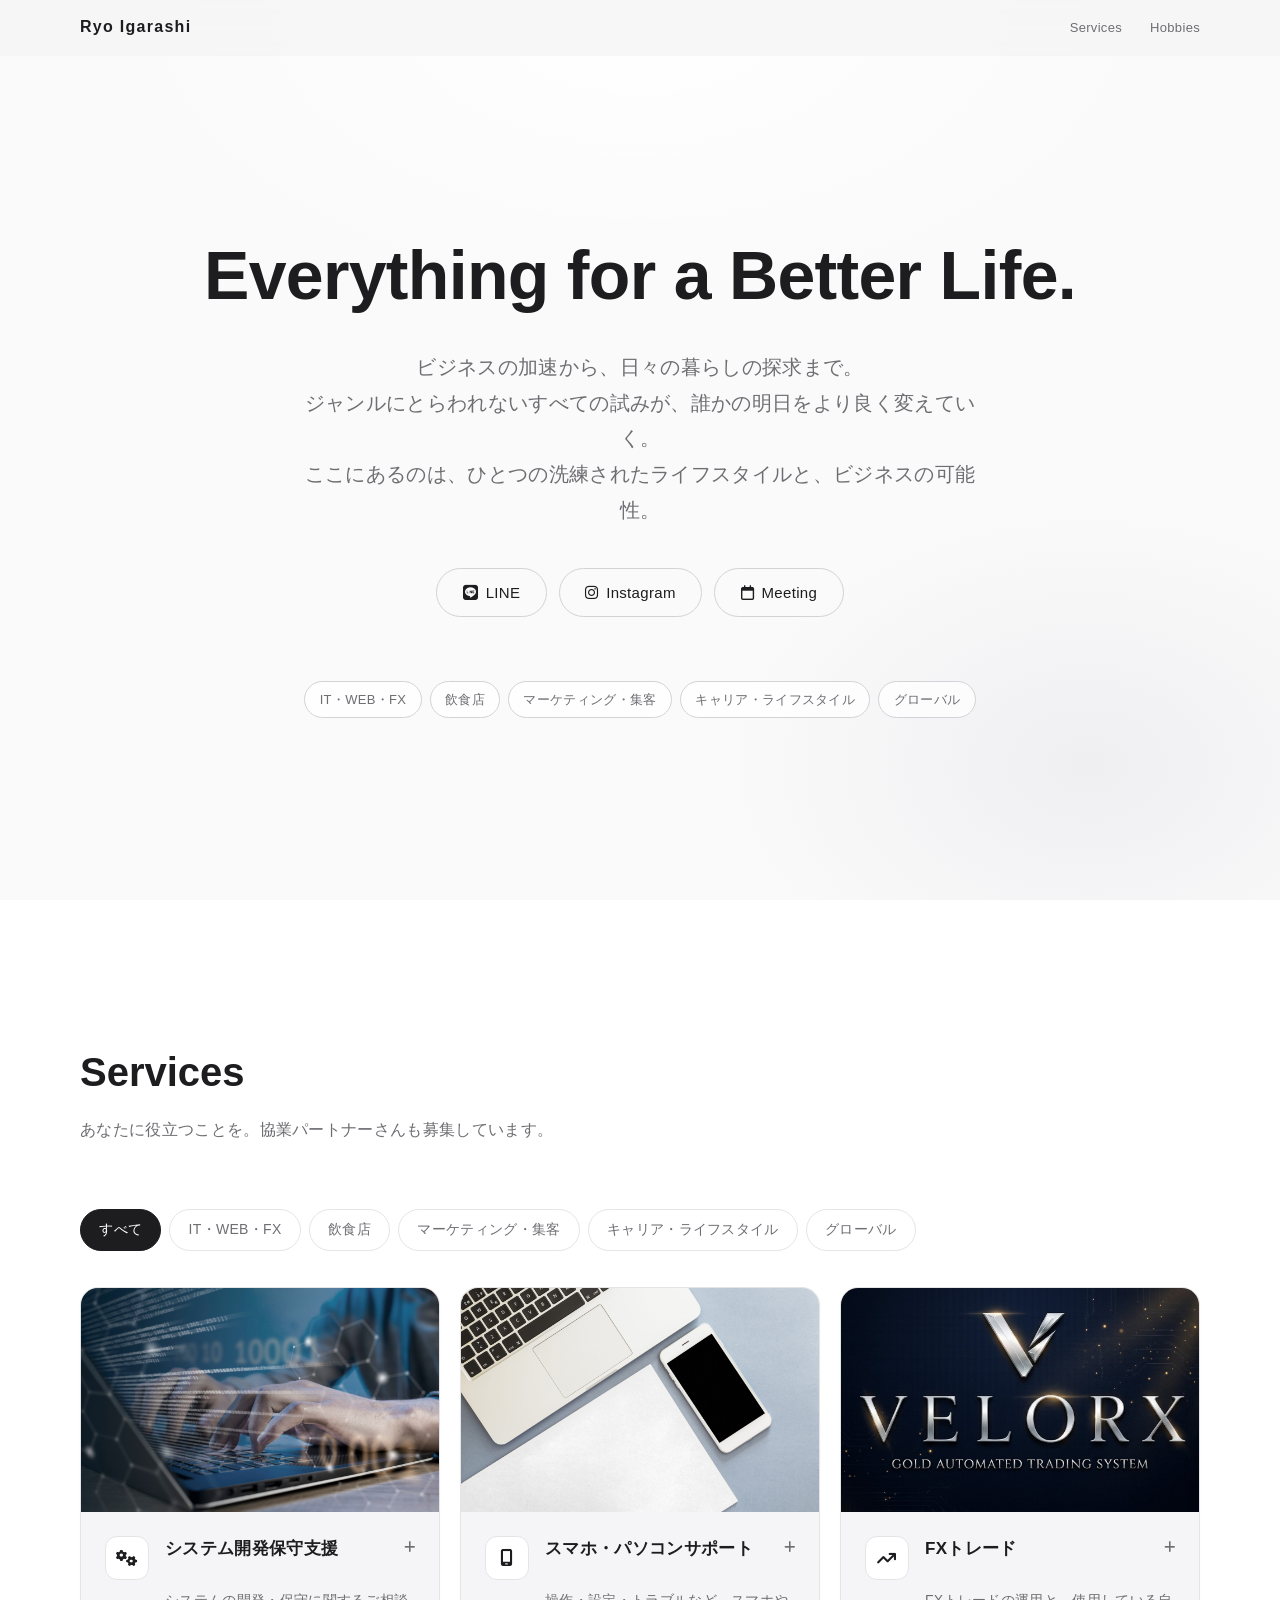
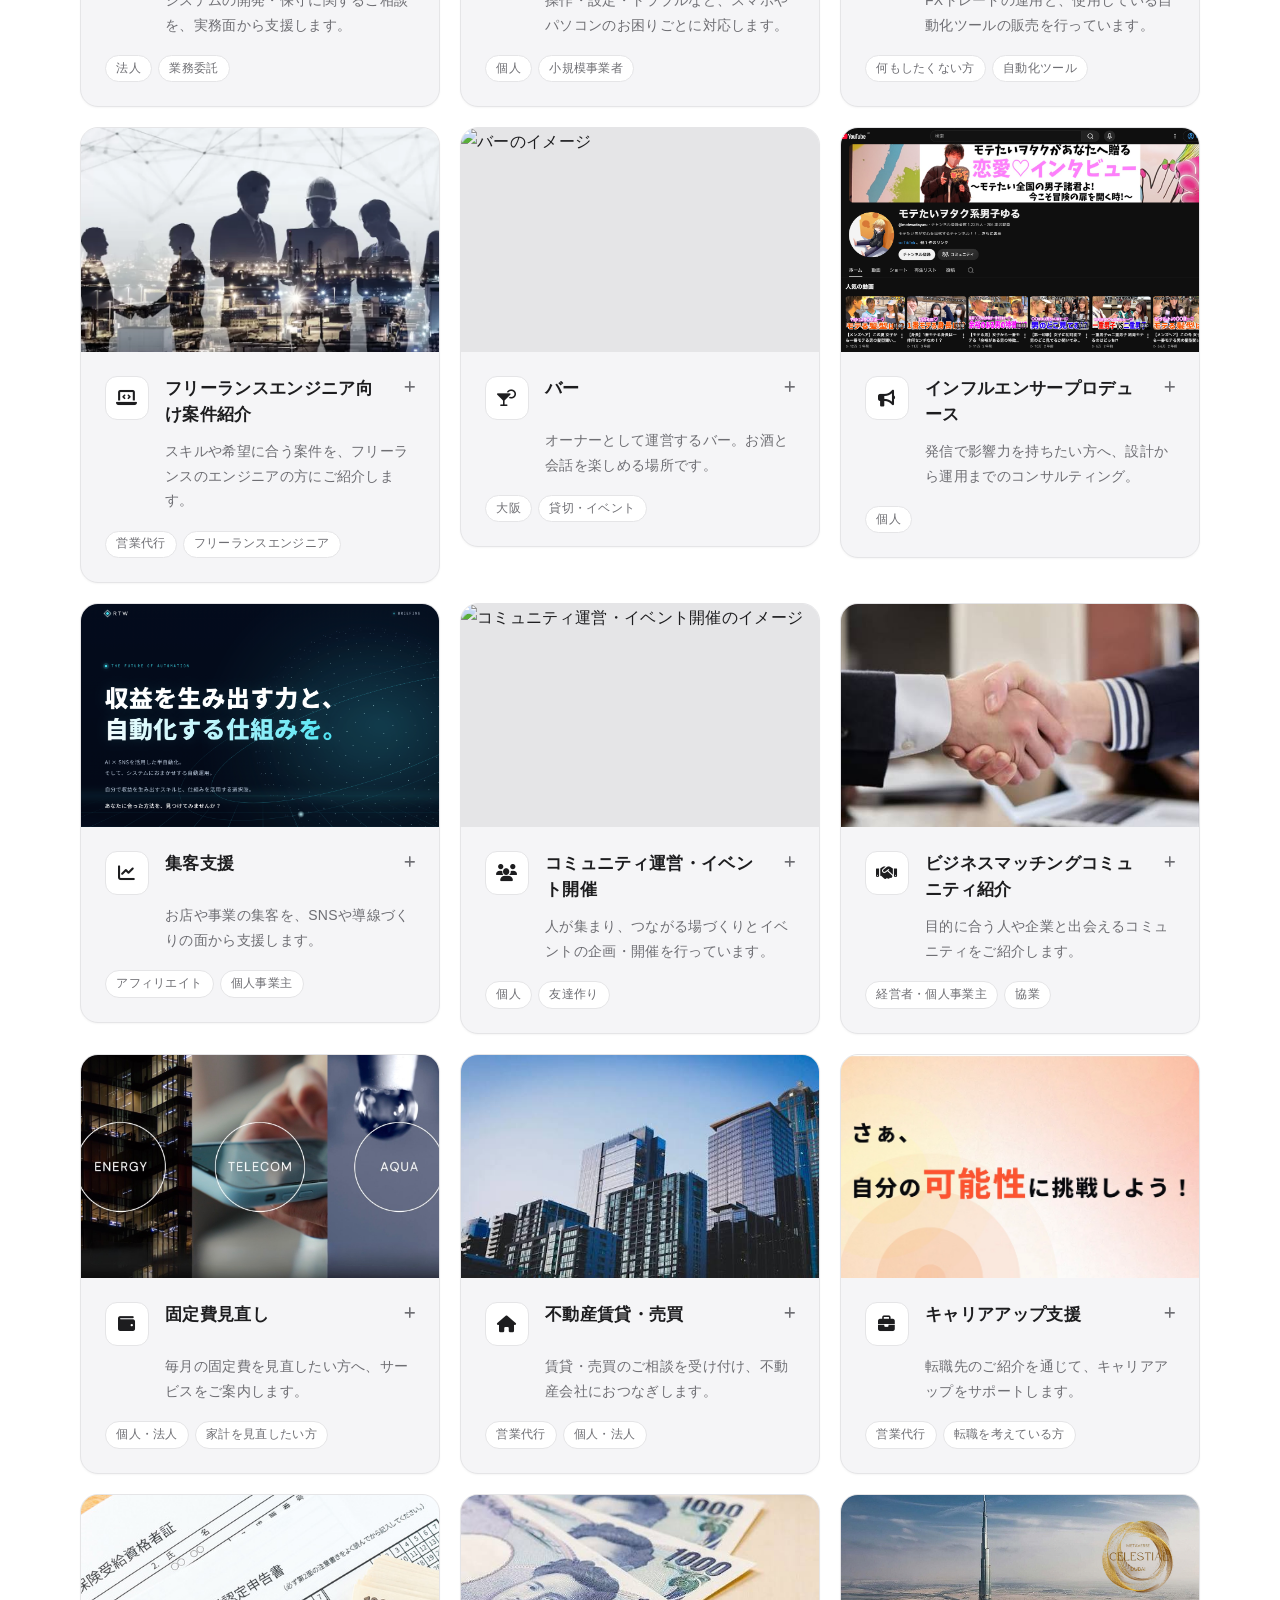
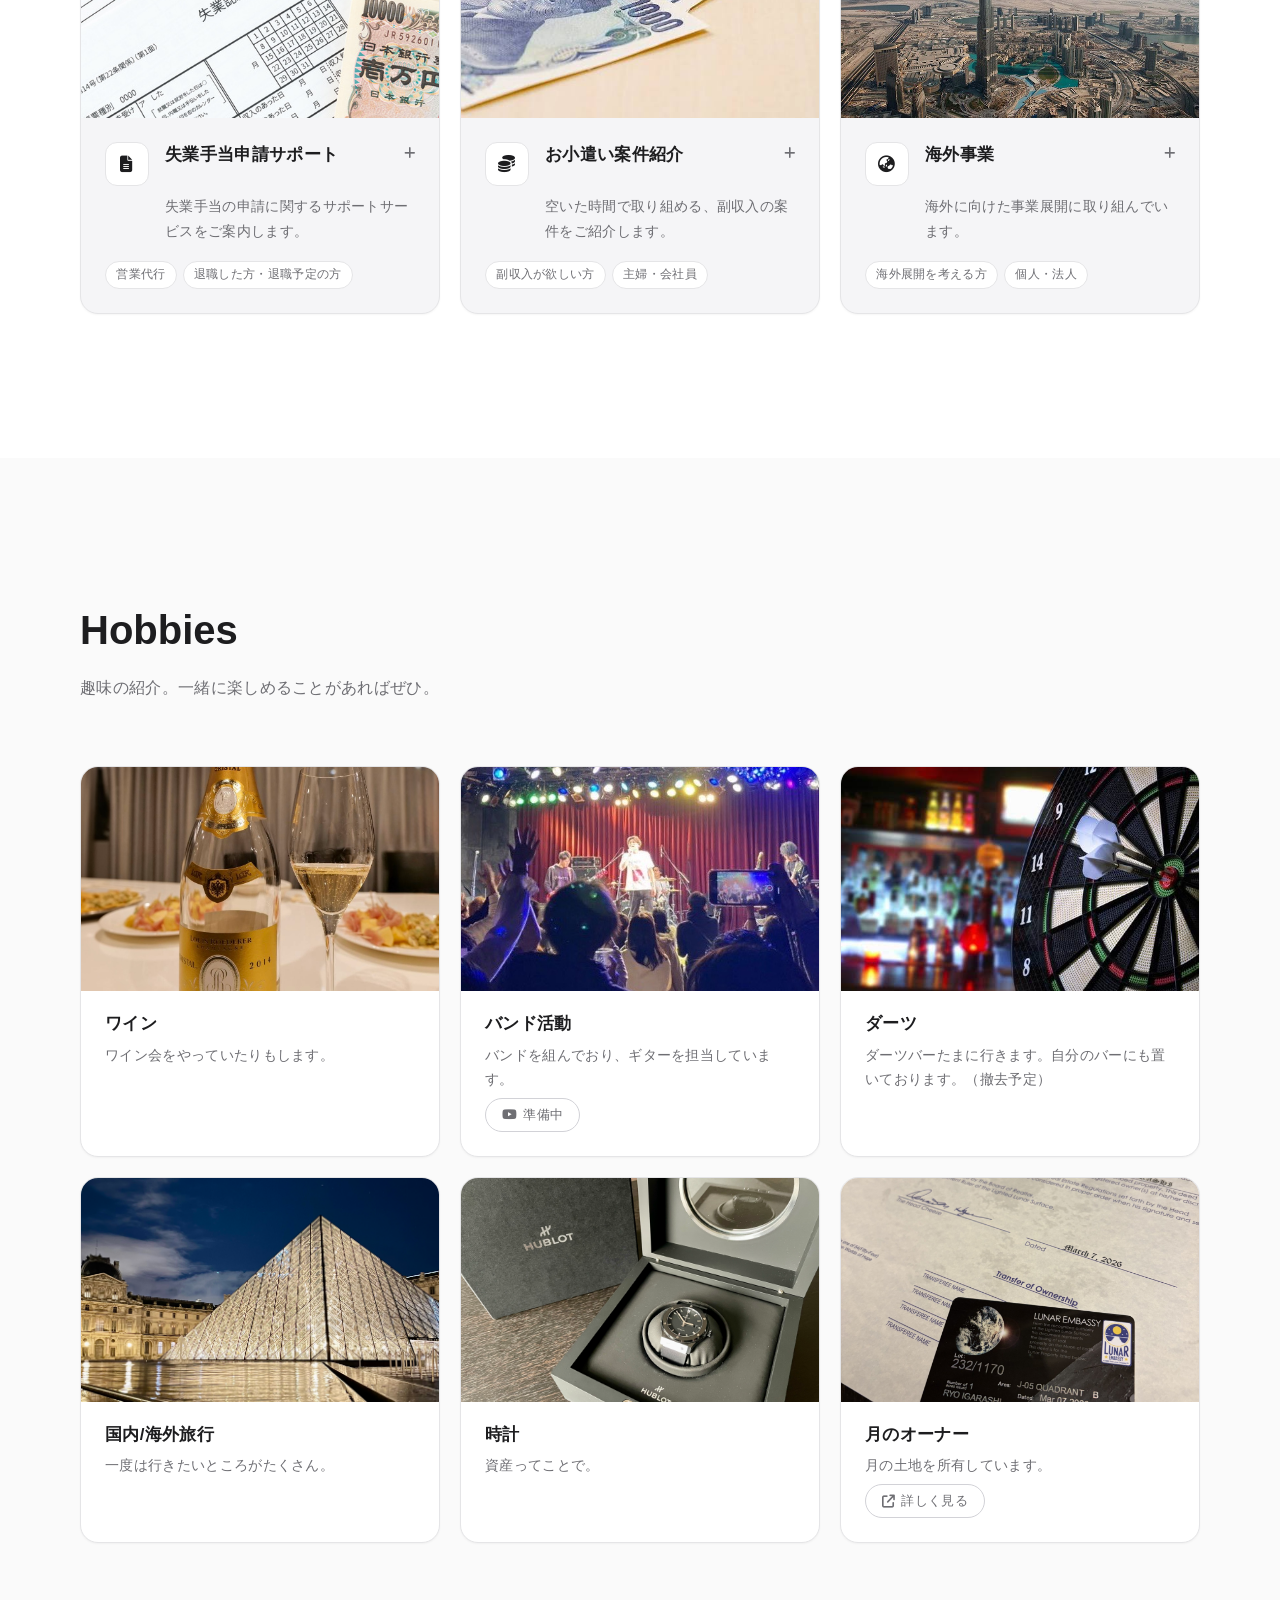
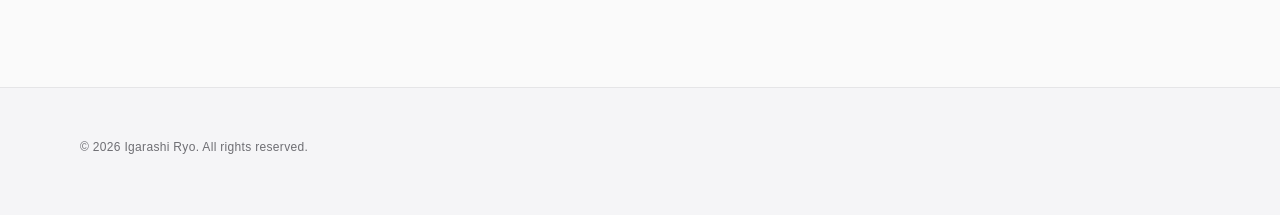
==== commit 45d6f05e: "feat: add fixed cost estimate chat" ====
--- a/index.html
+++ b/index.html
@@ -270,7 +270,8 @@
               <span class="service-card__tags"><span class="tag">個人・法人</span><span class="tag">家計を見直したい方</span></span>
             </button>
             <div class="service-card__panel"><div class="service-card__panel-inner">
-              <p>まずは無料のお見積もりから</p>
+              <p>お見積もりはAIチャットで行えます。下記ボタンからチャットを開き、「見積もり開始」と送信してください。</p>
+              <a class="btn btn--ghost btn--small" href="https://udify.app/chat/yPnCI3x8Id1w6uXo" target="_blank" rel="noopener" data-link-type="lp"><i class="fa-solid fa-arrow-up-right-from-square" aria-hidden="true"></i>無料お見積もりはこちらから<span class="visually-hidden">（新しいタブで開きます）</span></a>
               <a class="btn btn--ghost btn--small" href="https://jes-litus.co.jp/?p=6747133211" target="_blank" rel="noopener" data-link-type="lp"><i class="fa-solid fa-arrow-up-right-from-square" aria-hidden="true"></i>詳しく見る<span class="visually-hidden">（新しいタブで開きます）</span></a>
             </div></div>
           </article>
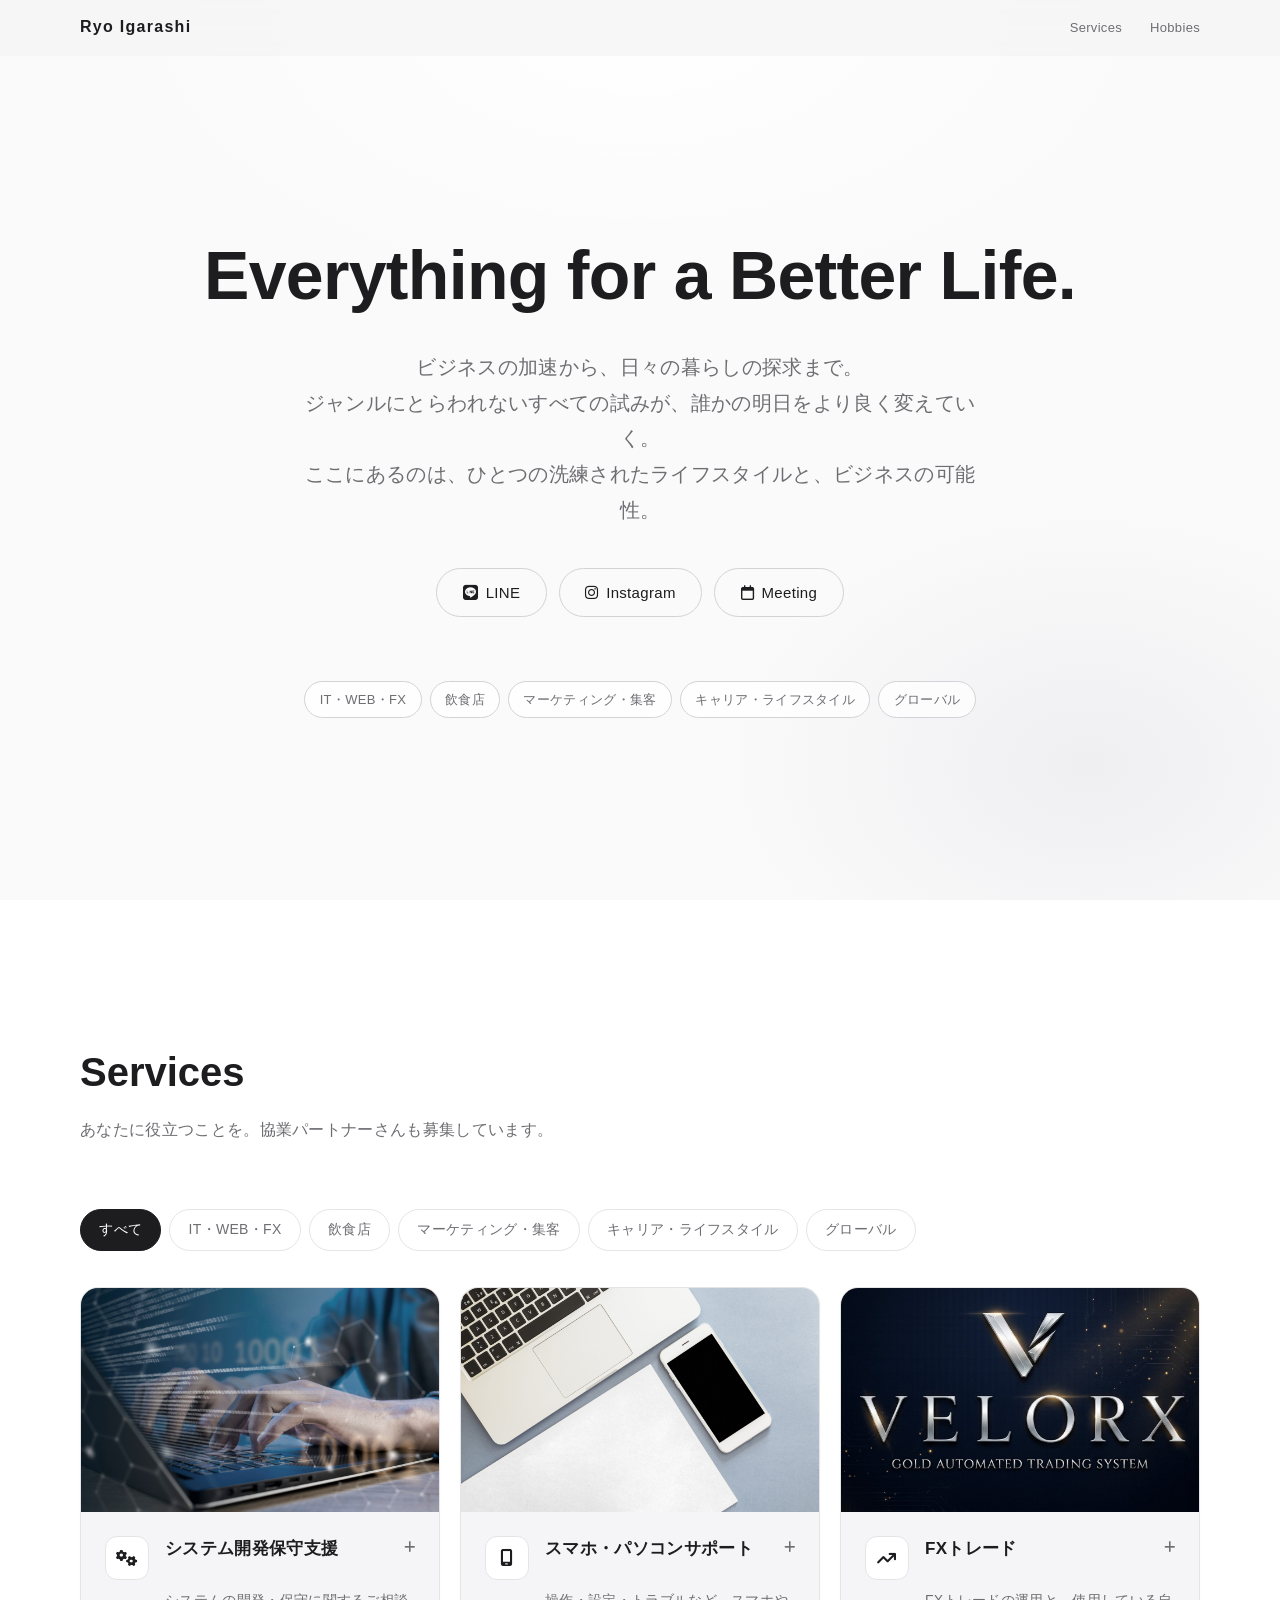
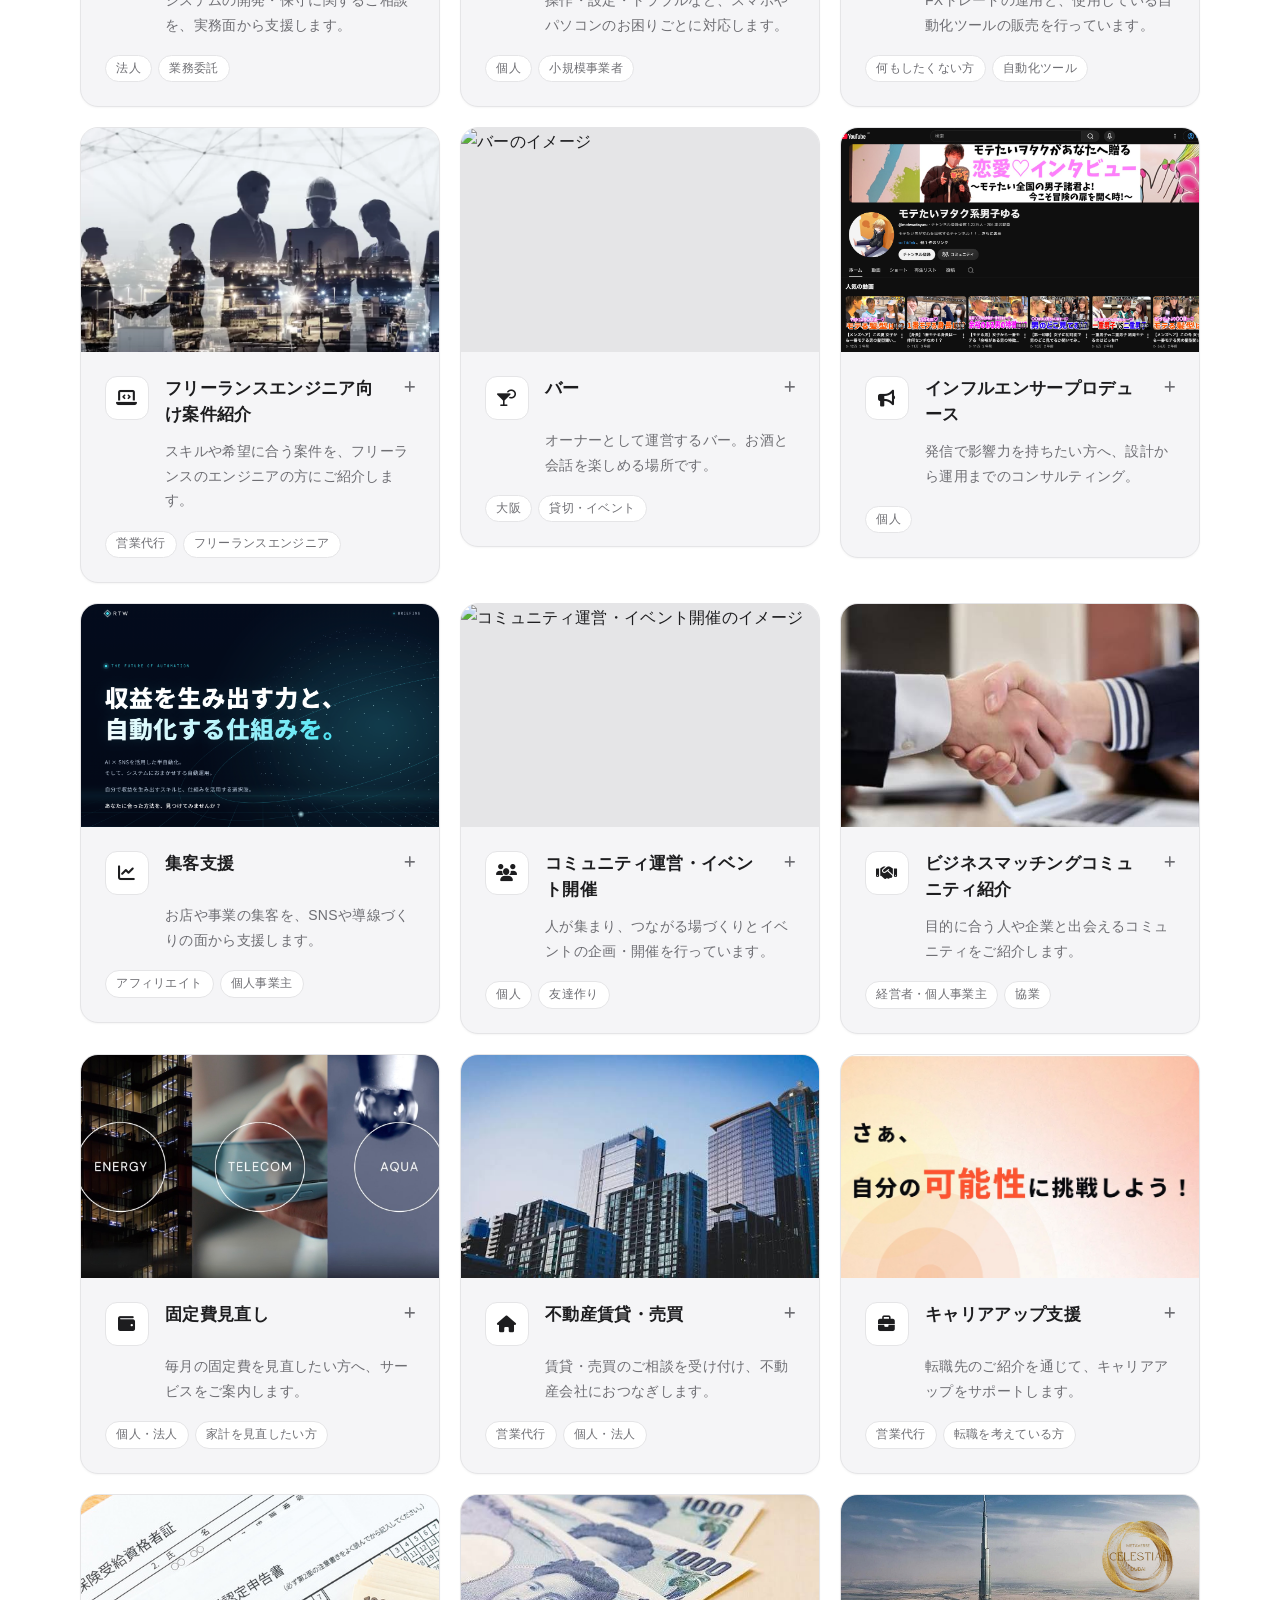
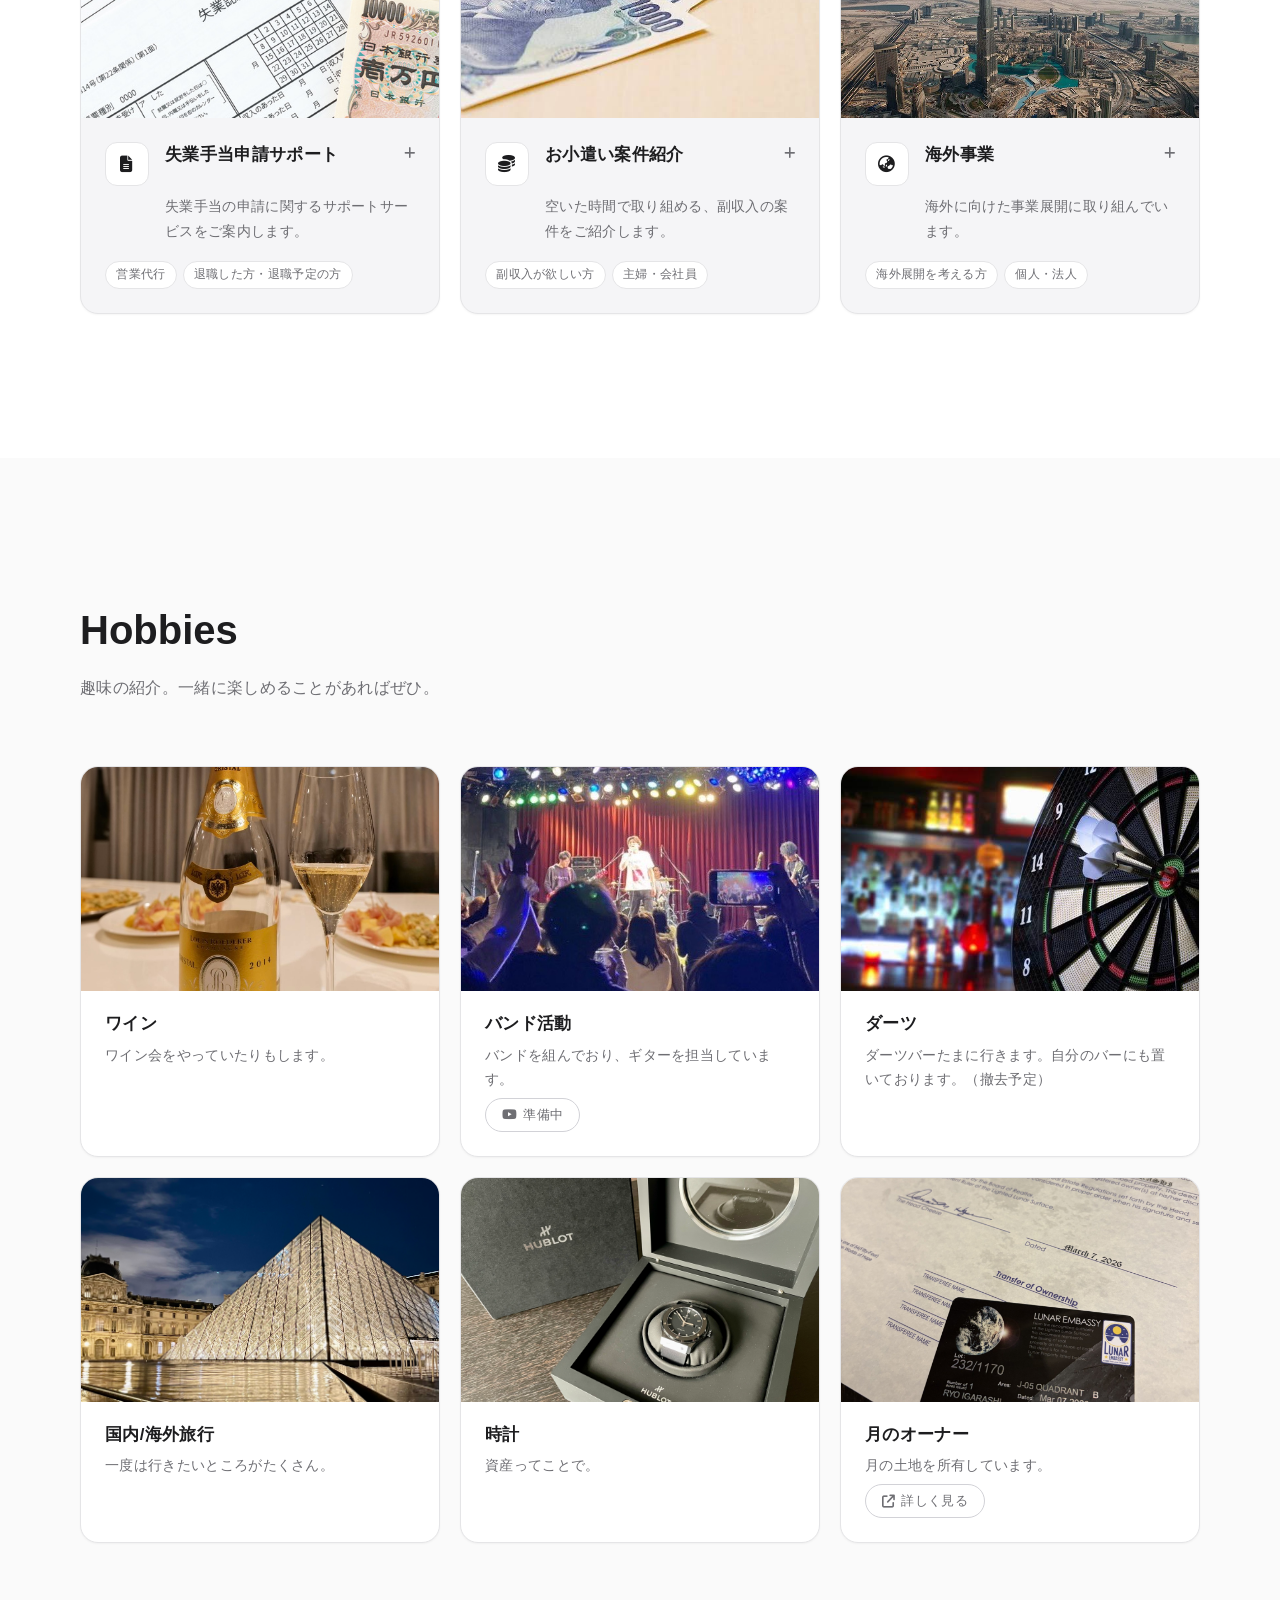
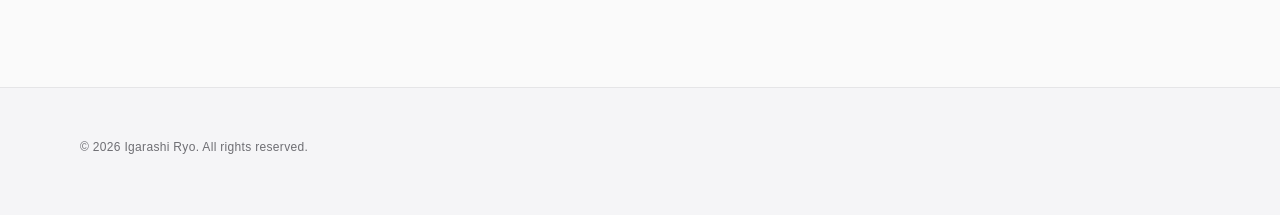
==== commit d17c90e8: "fix: update og description" ====
--- a/index.html
+++ b/index.html
@@ -6,7 +6,7 @@
   <title>Ryo Igarashi | ポータル</title>
   <meta name="description" content="ポータルサイト。事業内容、趣味、問い合わせ先。">
   <meta property="og:title" content="Ryo Igarashi | Portal">
-  <meta property="og:description" content="ビジネスとライフスタイルを加速させる、ポータルサイト。">
+  <meta property="og:description" content="Everything for a Better Life.">
   <meta property="og:type" content="website">
   <meta name="theme-color" content="#fafafa">
 
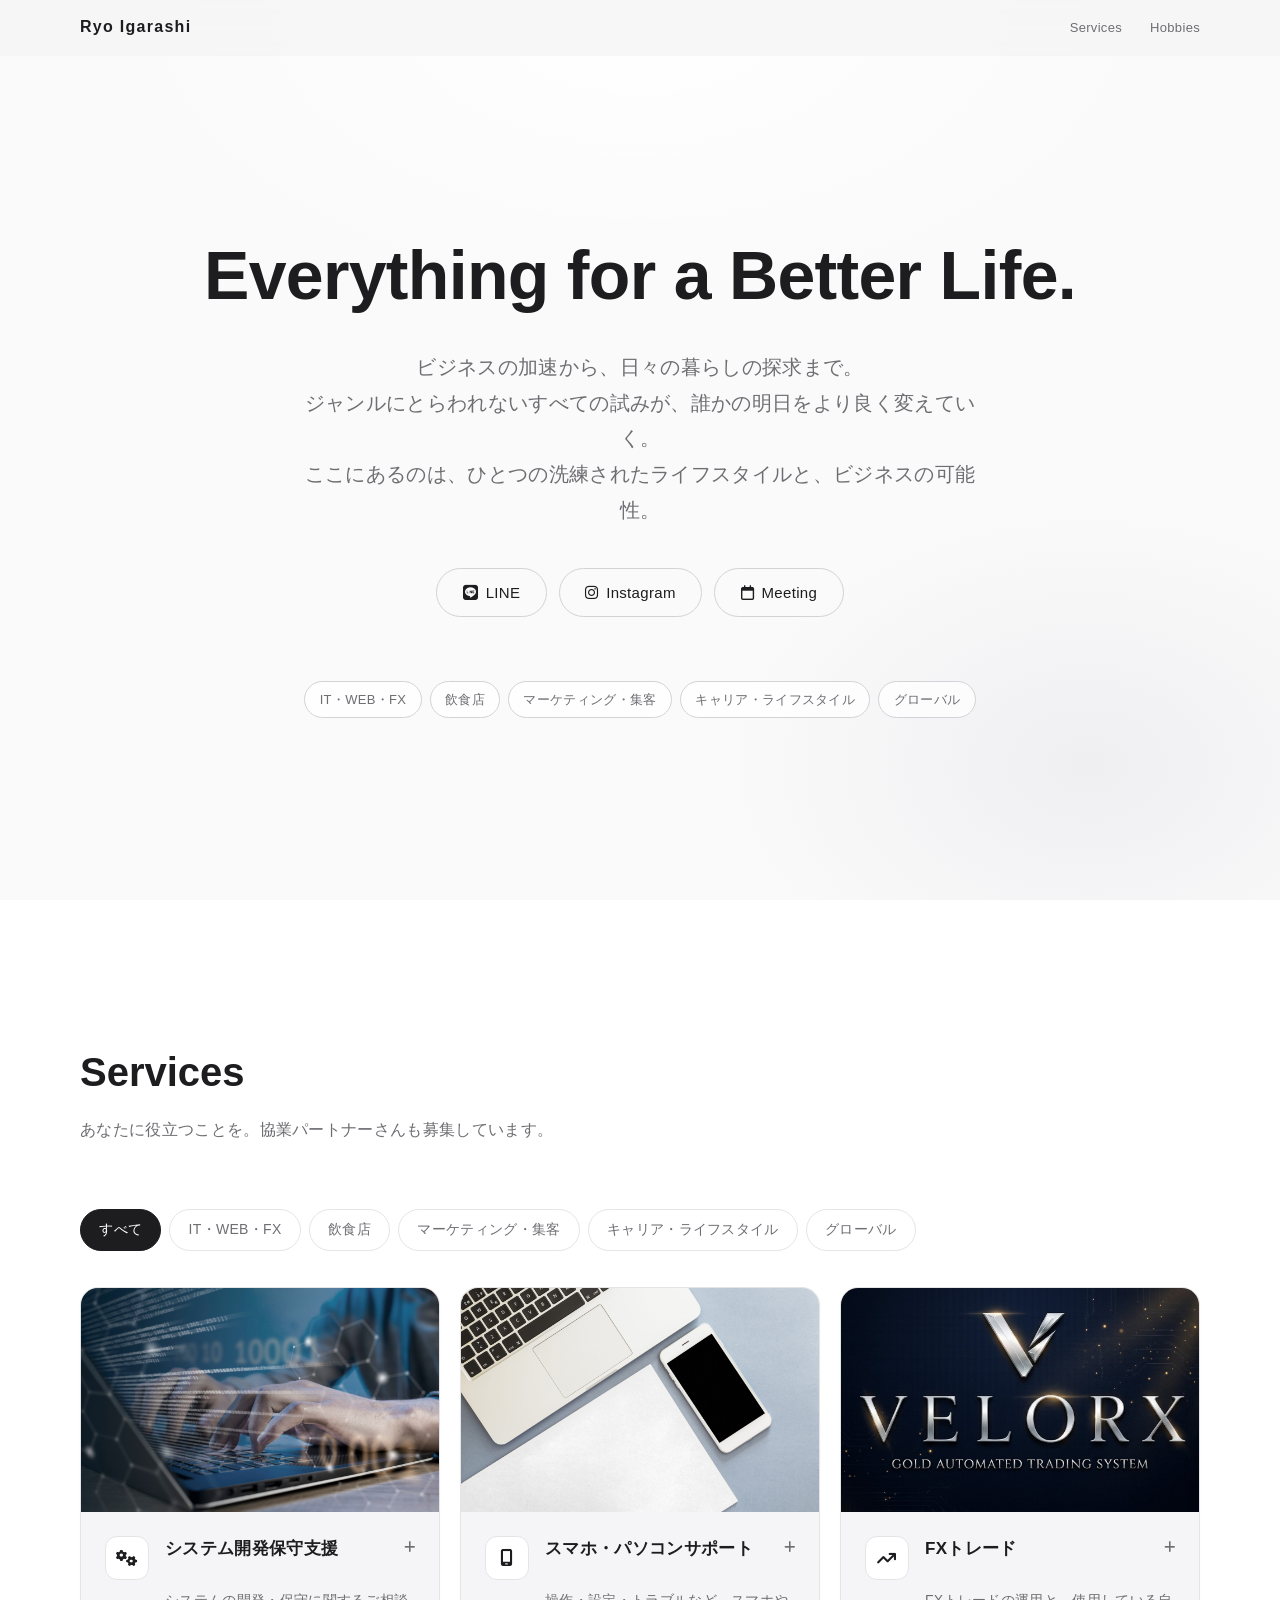
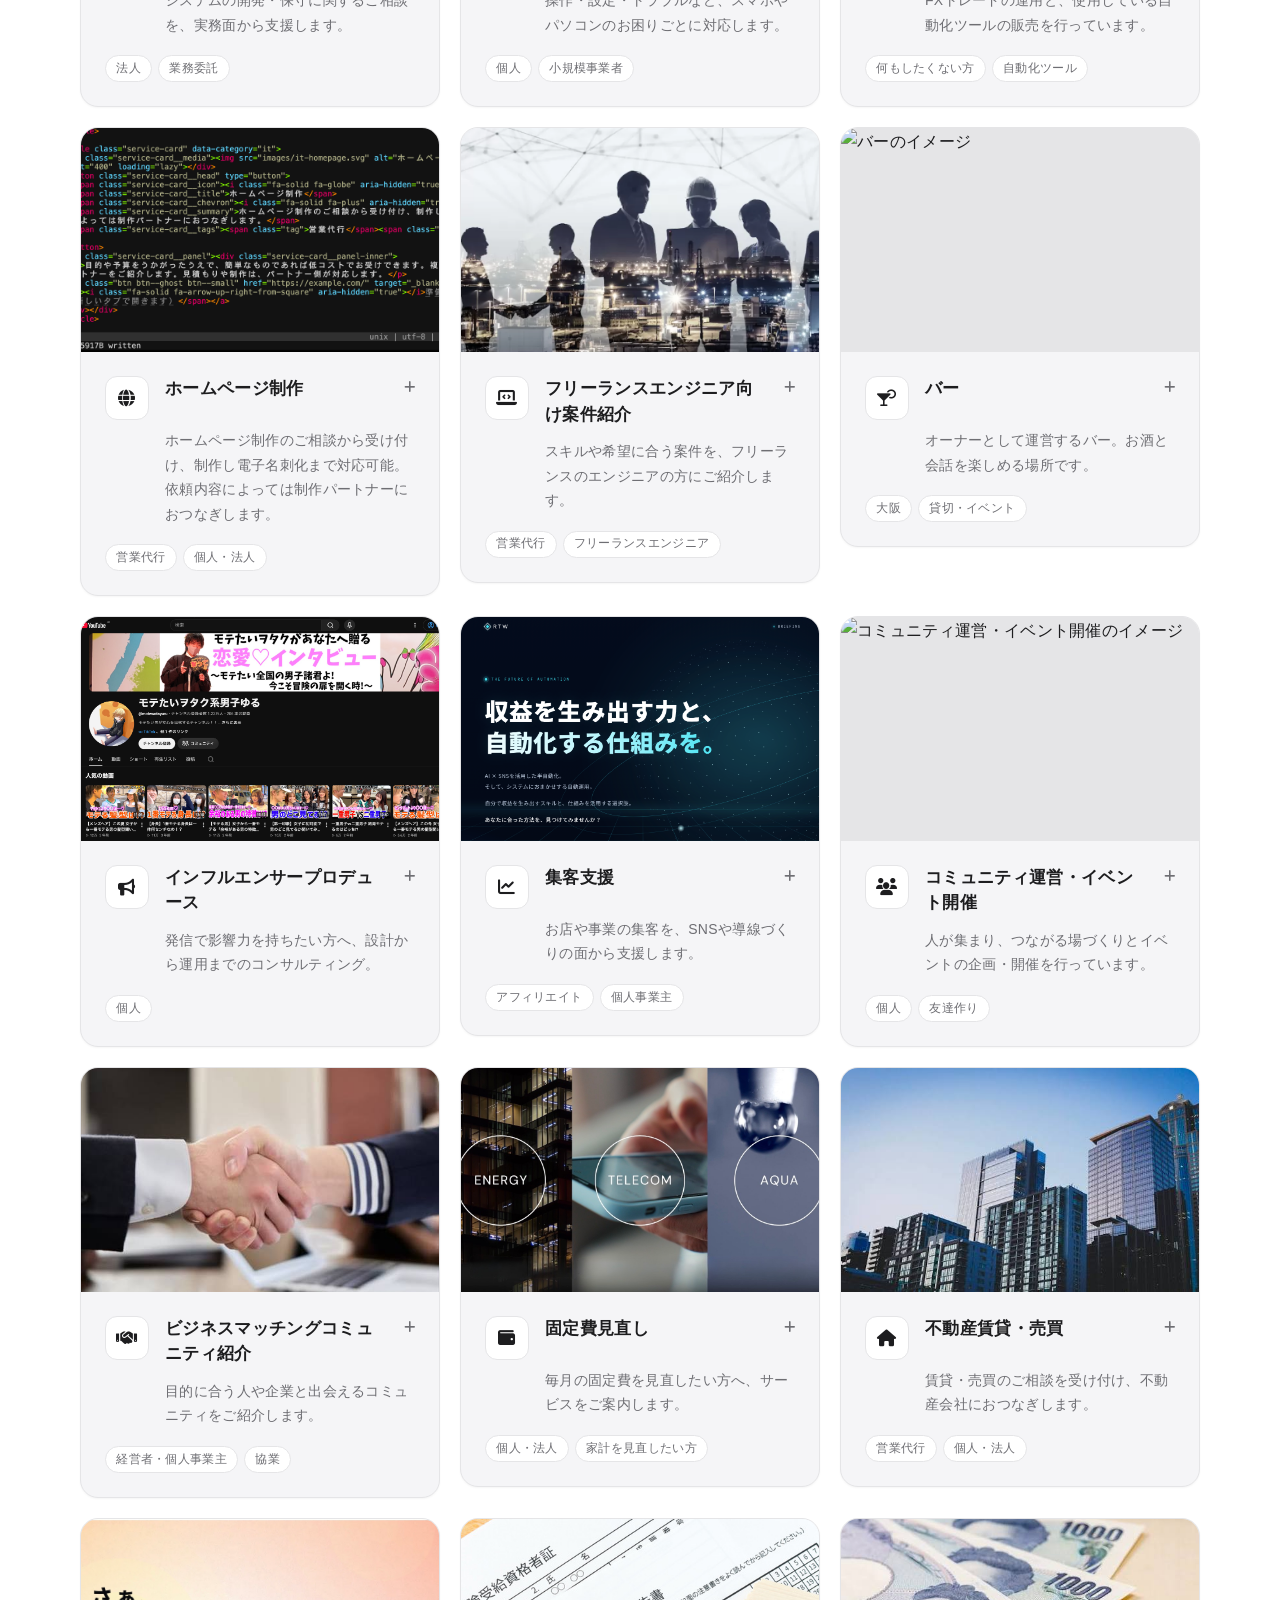
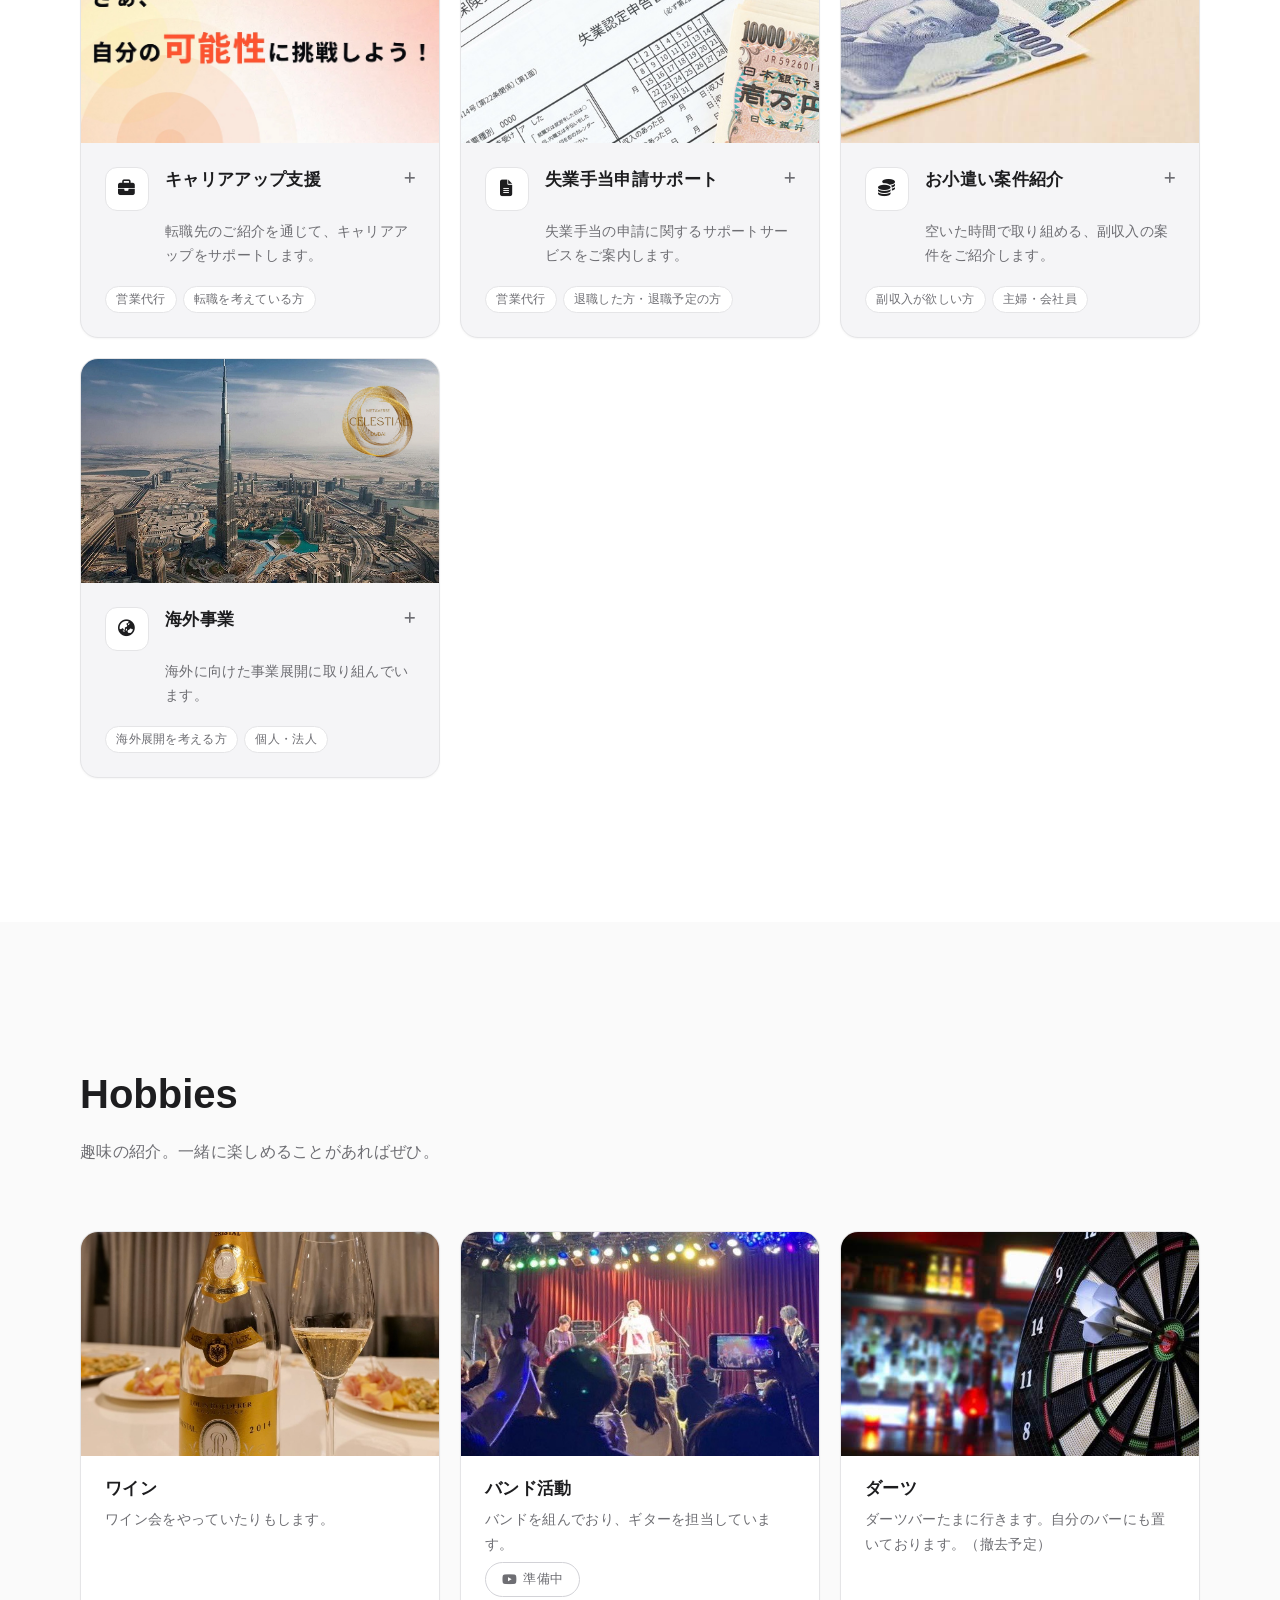
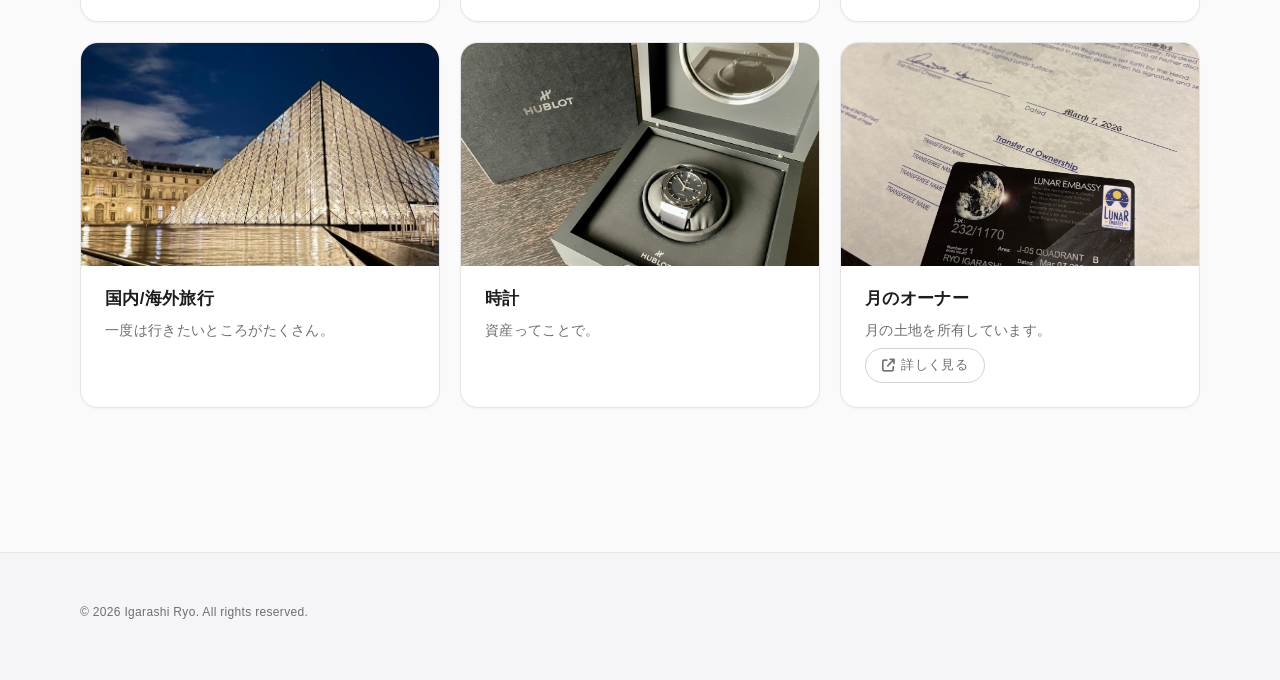
==== commit a2b78d66: "feat: add service homepage" ====
--- a/index.html
+++ b/index.html
@@ -136,17 +136,17 @@
             </div></div>
           </article>
 
-          <article class="service-card" data-category="it" hidden>
-            <div class="service-card__media"><img src="images/it-homepage.svg" alt="ホームページ作成のイメージ" width="640" height="400" loading="lazy"></div>
+          <article class="service-card" data-category="it">
+            <div class="service-card__media"><img src="images/it-homepage.png" alt="ホームページ制作のイメージ" width="640" height="400" loading="lazy"></div>
             <button class="service-card__head" type="button">
               <span class="service-card__icon"><i class="fa-solid fa-globe" aria-hidden="true"></i></span>
               <span class="service-card__title">ホームページ制作</span>
               <span class="service-card__chevron"><i class="fa-solid fa-plus" aria-hidden="true"></i></span>
-              <span class="service-card__summary">ホームページ制作のご相談を受け付け、制作パートナーにおつなぎします。</span>
+              <span class="service-card__summary">ホームページ制作のご相談から受け付け、制作し電子名刺化まで対応可能。依頼内容によっては制作パートナーにおつなぎします。</span>
               <span class="service-card__tags"><span class="tag">営業代行</span><span class="tag">個人・法人</span></span>
             </button>
             <div class="service-card__panel"><div class="service-card__panel-inner">
-              <p>目的や予算をうかがったうえで、合う制作パートナーをご紹介します。見積もりや制作は、パートナー側が対応します。</p>
+              <p>目的や予算をうかがったうえで、簡単なものであれば低コストでお受けできます。複雑なものや大規模になる場合は制作パートナーをご紹介します。見積もりや制作は、パートナー側が対応します。</p>
               <a class="btn btn--ghost btn--small" href="https://example.com/" target="_blank" rel="noopener" data-link-type="lp"><i class="fa-solid fa-arrow-up-right-from-square" aria-hidden="true"></i>準備中<span class="visually-hidden">（新しいタブで開きます）</span></a>
             </div></div>
           </article>
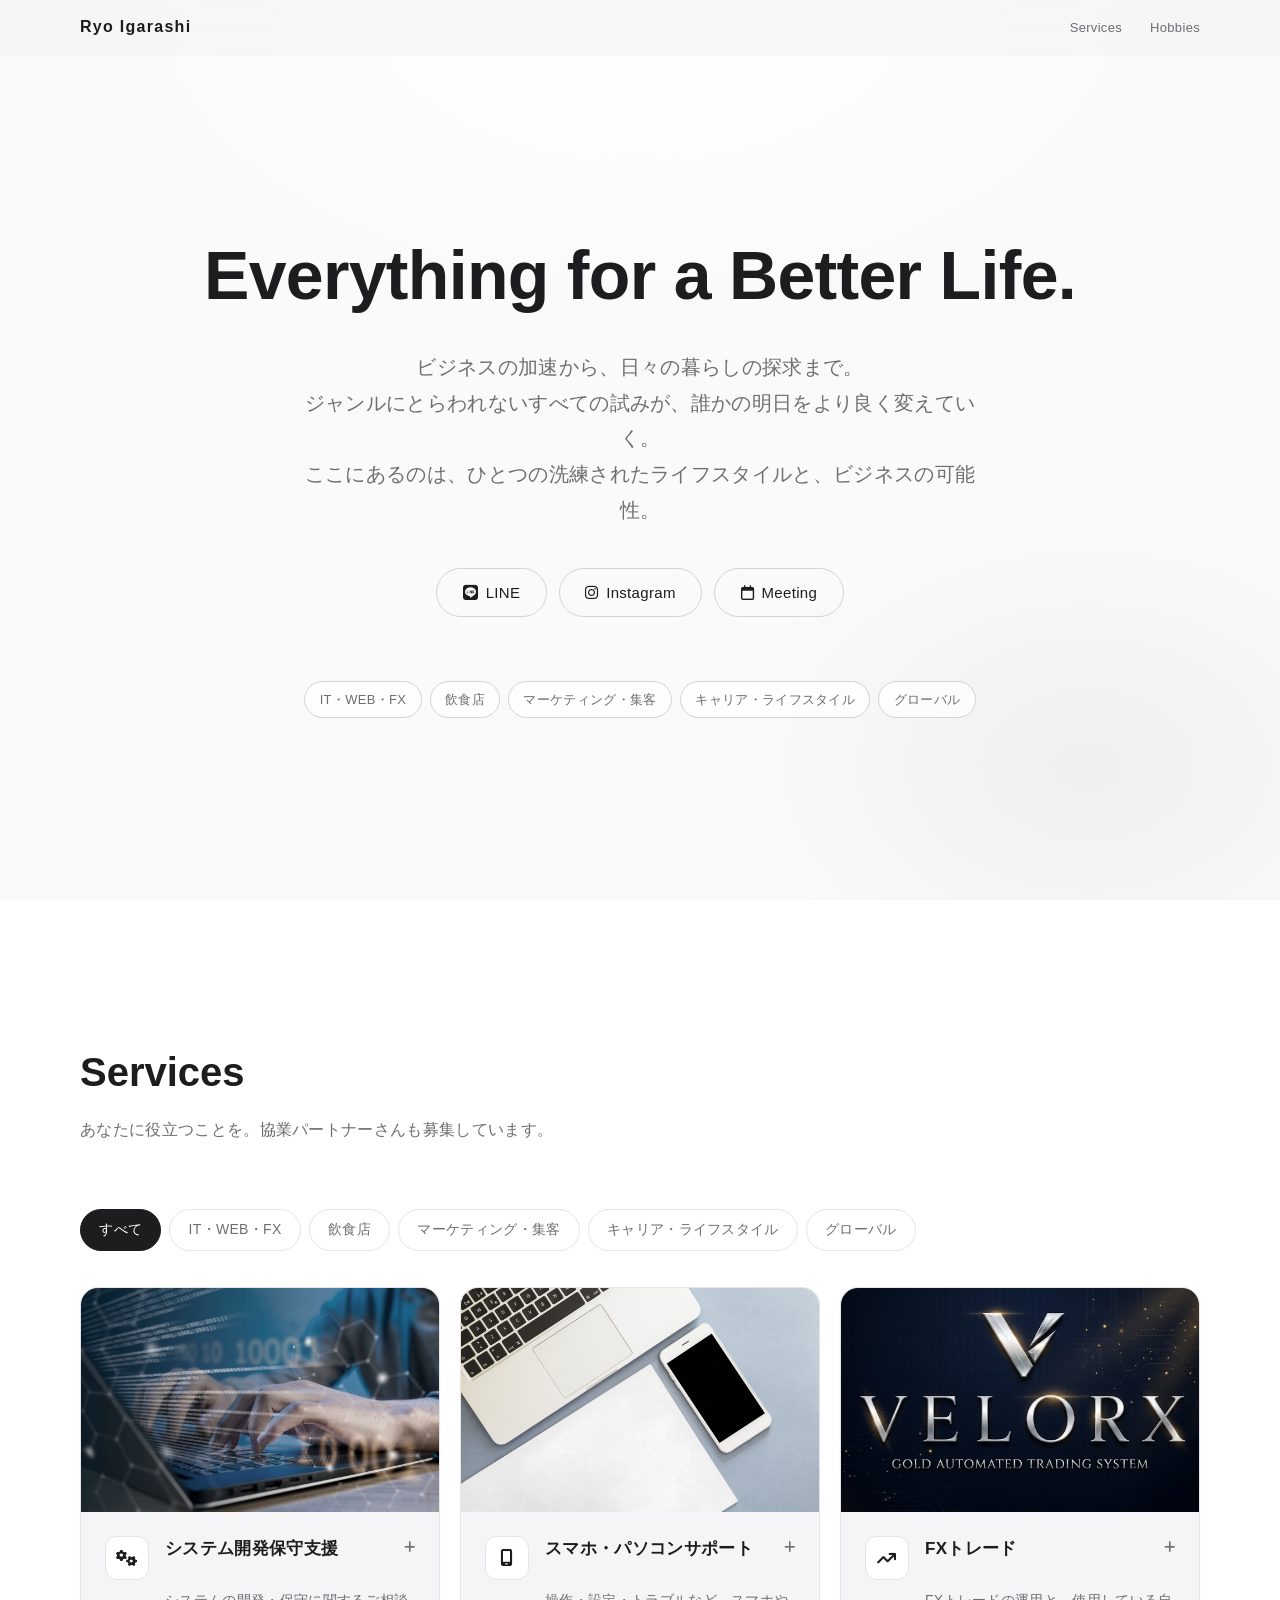
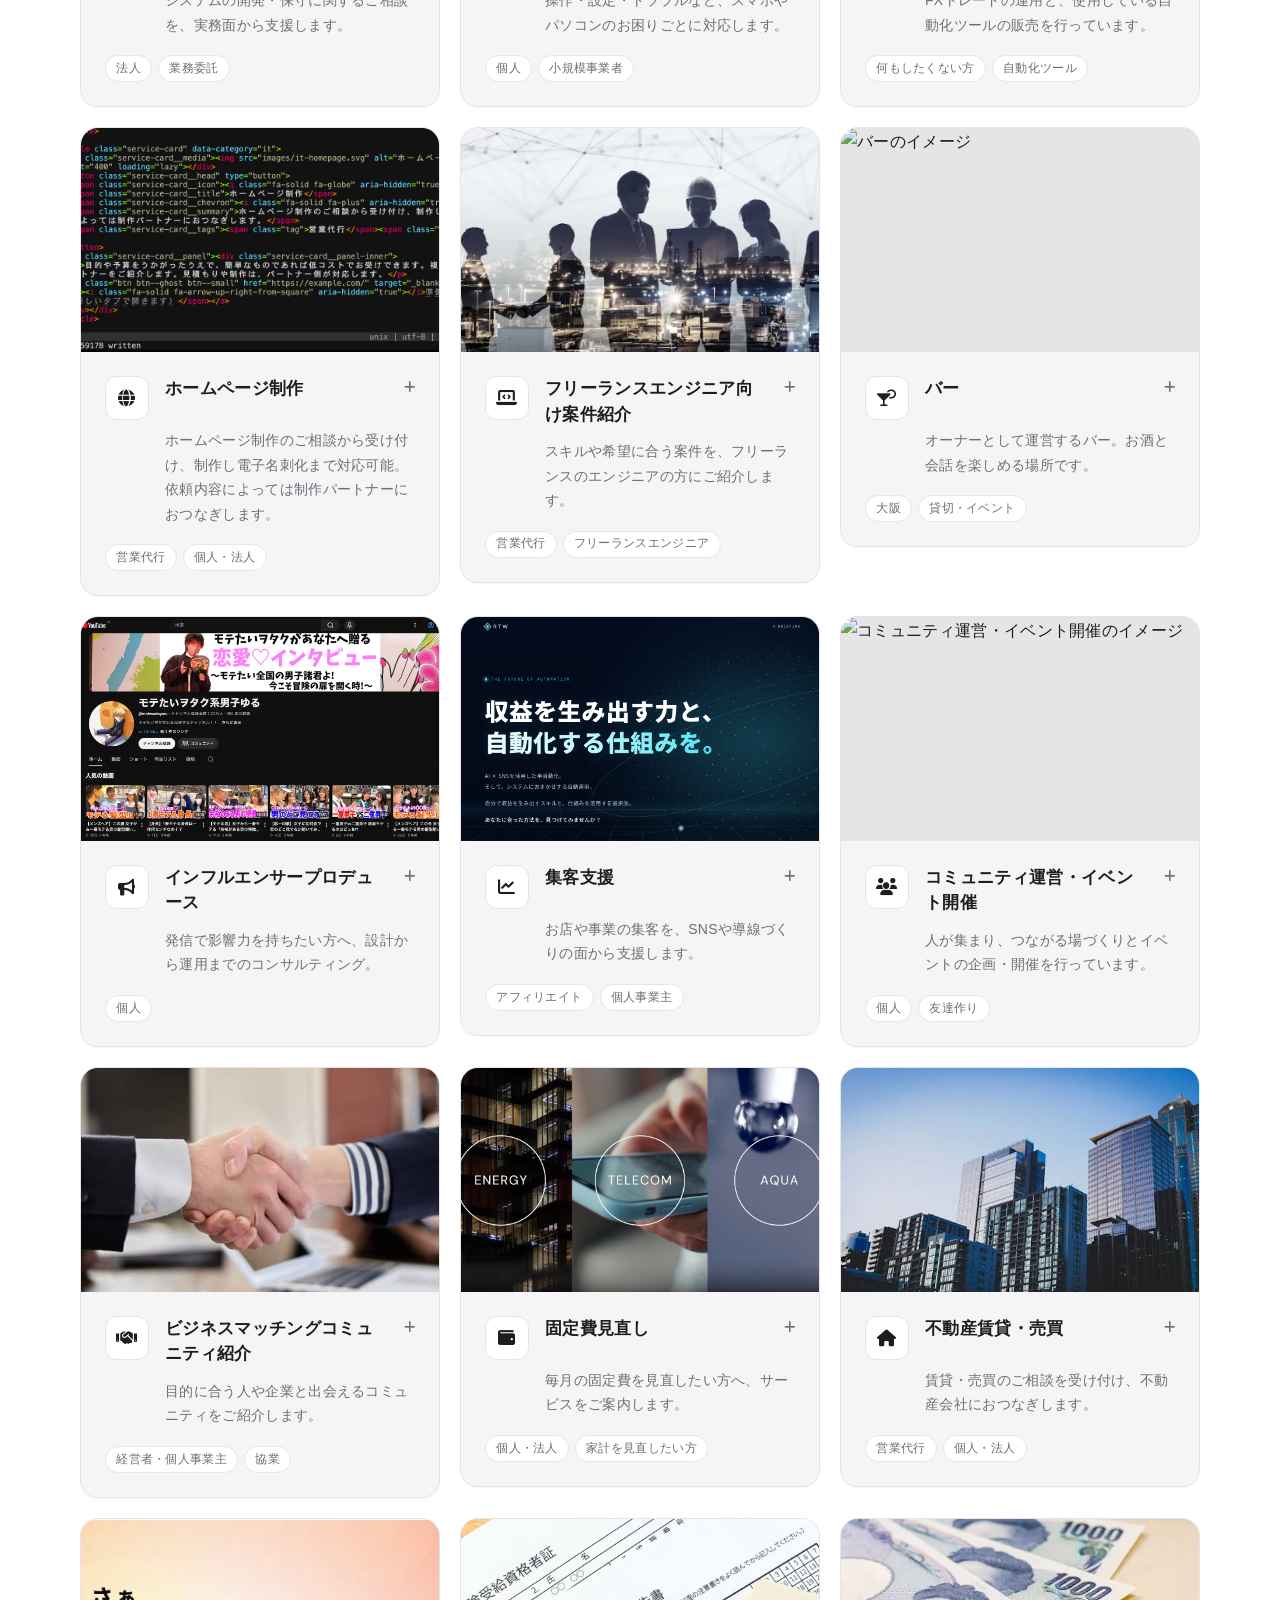
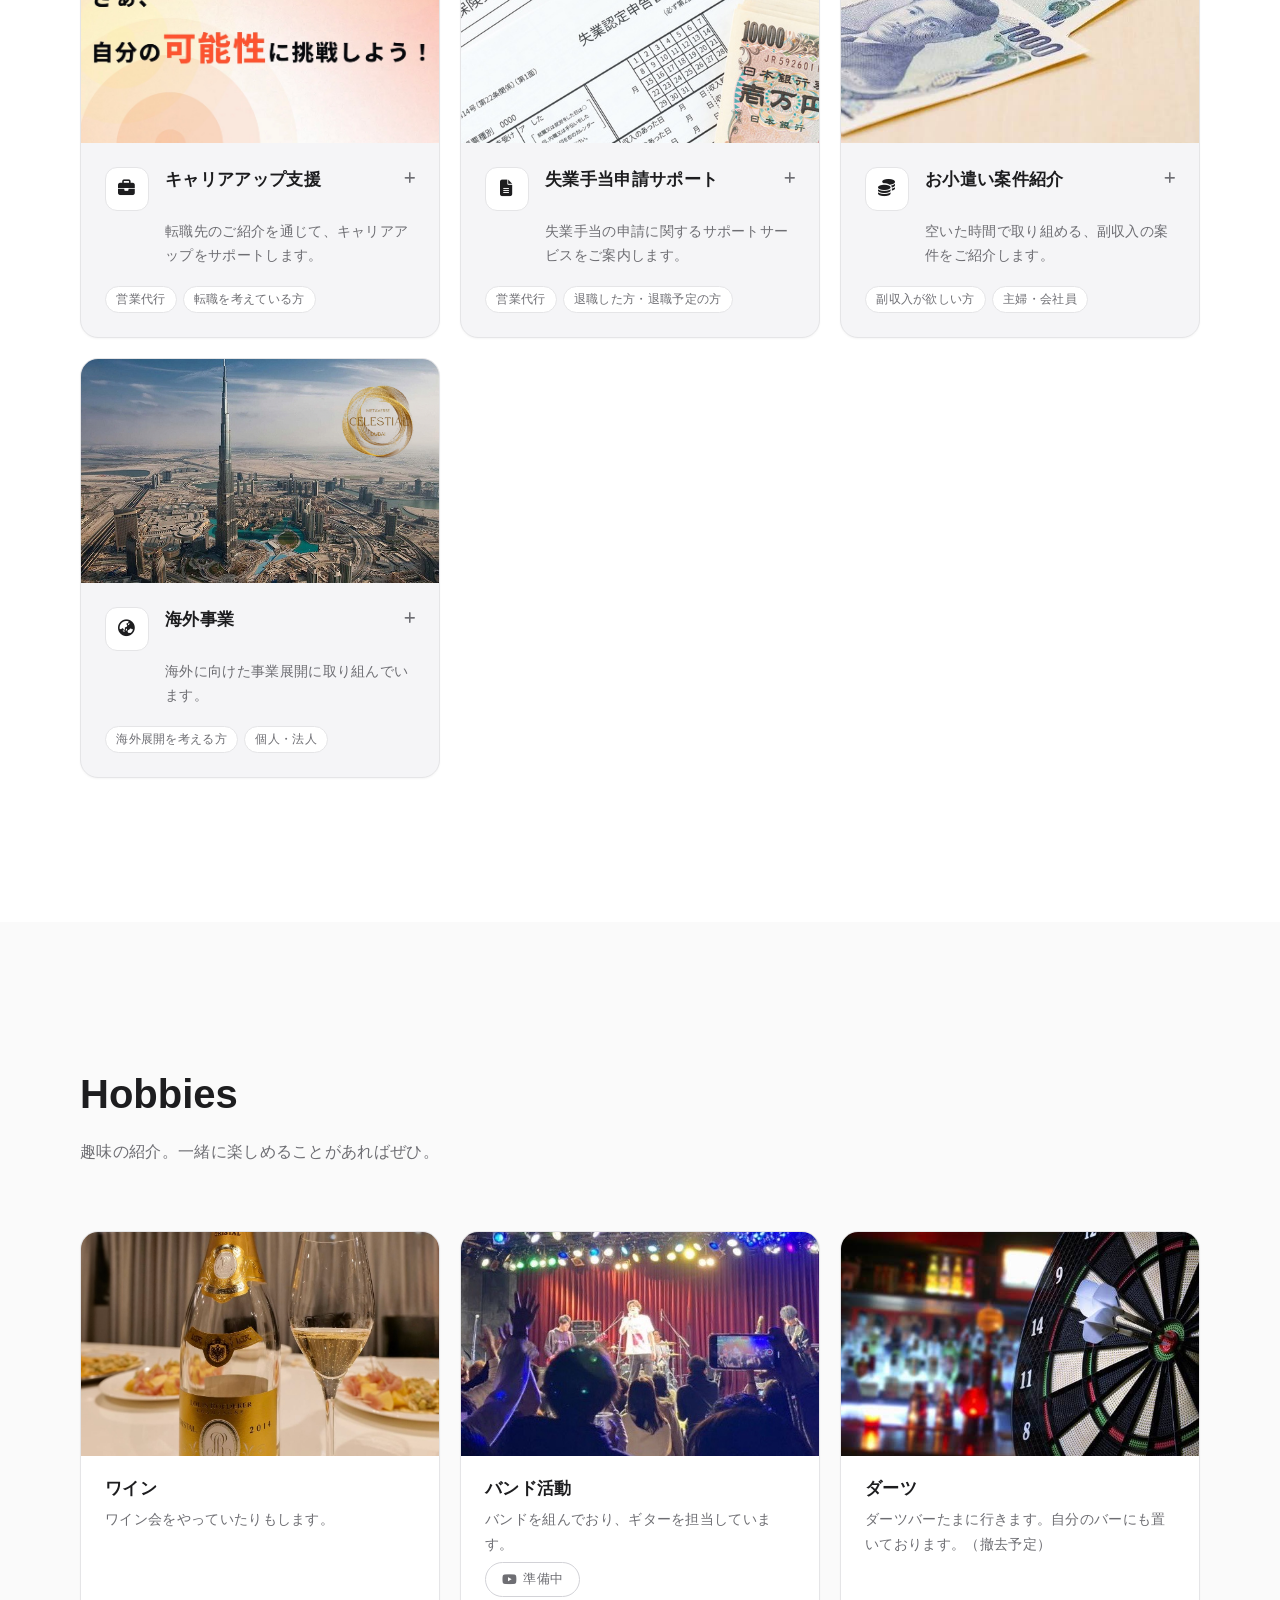
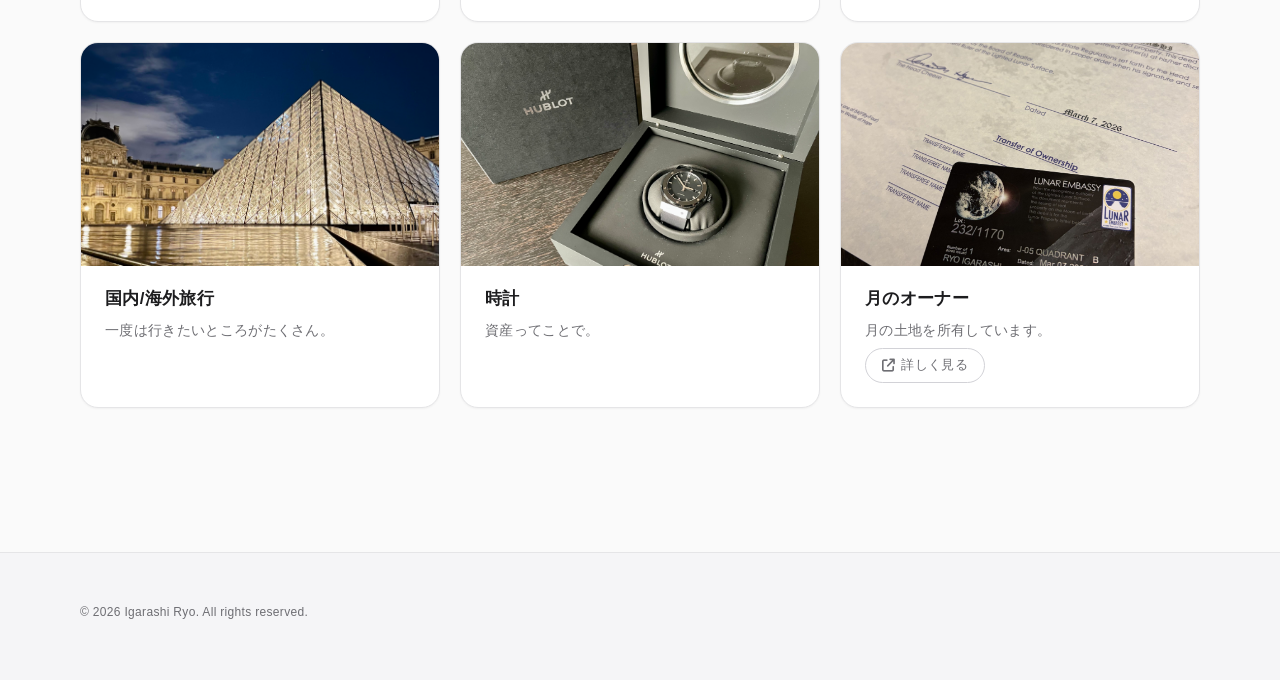
==== commit dce46c84: "fix: delete servicies web-design and buyback" ====
--- a/index.html
+++ b/index.html
@@ -151,21 +151,6 @@
             </div></div>
           </article>
 
-          <article class="service-card" data-category="it" hidden>
-            <div class="service-card__media"><img src="images/it-webdesign.svg" alt="Webデザイン制作のイメージ" width="640" height="400" loading="lazy"></div>
-            <button class="service-card__head" type="button">
-              <span class="service-card__icon"><i class="fa-solid fa-pen-ruler" aria-hidden="true"></i></span>
-              <span class="service-card__title">Webデザイン制作</span>
-              <span class="service-card__chevron"><i class="fa-solid fa-plus" aria-hidden="true"></i></span>
-              <span class="service-card__summary">バナーやLP、サイトのデザインのご相談を受け付けています。</span>
-              <span class="service-card__tags"><span class="tag">営業代行</span><span class="tag">個人・法人</span></span>
-            </button>
-            <div class="service-card__panel"><div class="service-card__panel-inner">
-              <p>イメージや参考サイトを共有いただければ、制作パートナーへの依頼内容を一緒に整理します。</p>
-              <a class="btn btn--ghost btn--small" href="https://example.com/" target="_blank" rel="noopener" data-link-type="lp"><i class="fa-solid fa-arrow-up-right-from-square" aria-hidden="true"></i>準備中<span class="visually-hidden">（新しいタブで開きます）</span></a>
-            </div></div>
-          </article>
-
           <article class="service-card" data-category="it">
             <div class="service-card__media"><img src="images/it-freelance.png" alt="フリーランスエンジニア向け案件紹介のイメージ" width="640" height="400" loading="lazy"></div>
             <button class="service-card__head" type="button">
@@ -315,20 +300,6 @@
             </button>
             <div class="service-card__panel"><div class="service-card__panel-inner">
               <p>手続きの流れや事前に必要な準備を、サポートサービスにつなぎながらご案内します。申請そのものはハローワークでの手続きになります。</p>
-            </div></div>
-          </article>
-
-          <article class="service-card" data-category="career" hidden>
-            <div class="service-card__media"><img src="images/career-buyback.svg" alt="買取のイメージ" width="640" height="400" loading="lazy"></div>
-            <button class="service-card__head" type="button">
-              <span class="service-card__icon"><i class="fa-solid fa-tags" aria-hidden="true"></i></span>
-              <span class="service-card__title">買取</span>
-              <span class="service-card__chevron"><i class="fa-solid fa-plus" aria-hidden="true"></i></span>
-              <span class="service-card__summary">不要になった品物の買取サービスをご案内します。</span>
-              <span class="service-card__tags"><span class="tag">営業代行</span><span class="tag">整理したい方</span></span>
-            </button>
-            <div class="service-card__panel"><div class="service-card__panel-inner">
-              <p>品物の種類をうかがい、買取に対応できる事業者へおつなぎします。</p>
             </div></div>
           </article>
 
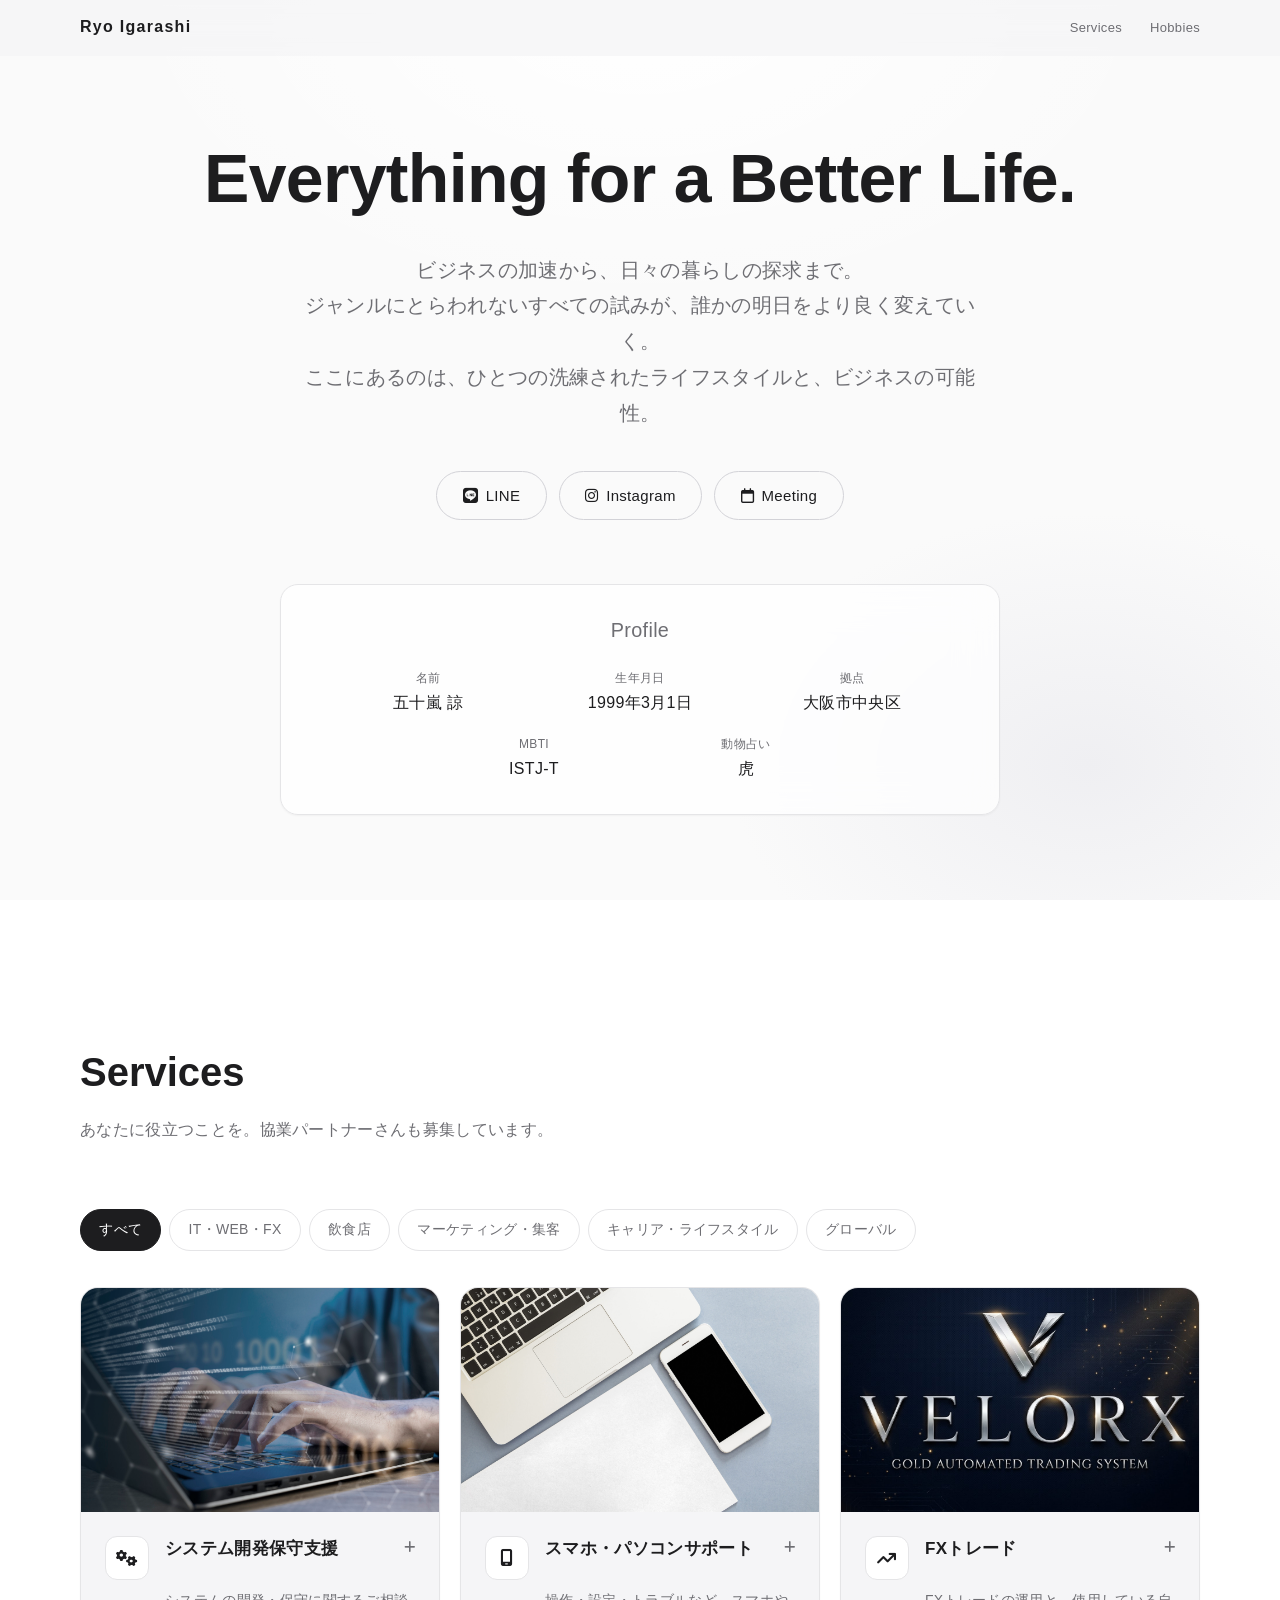
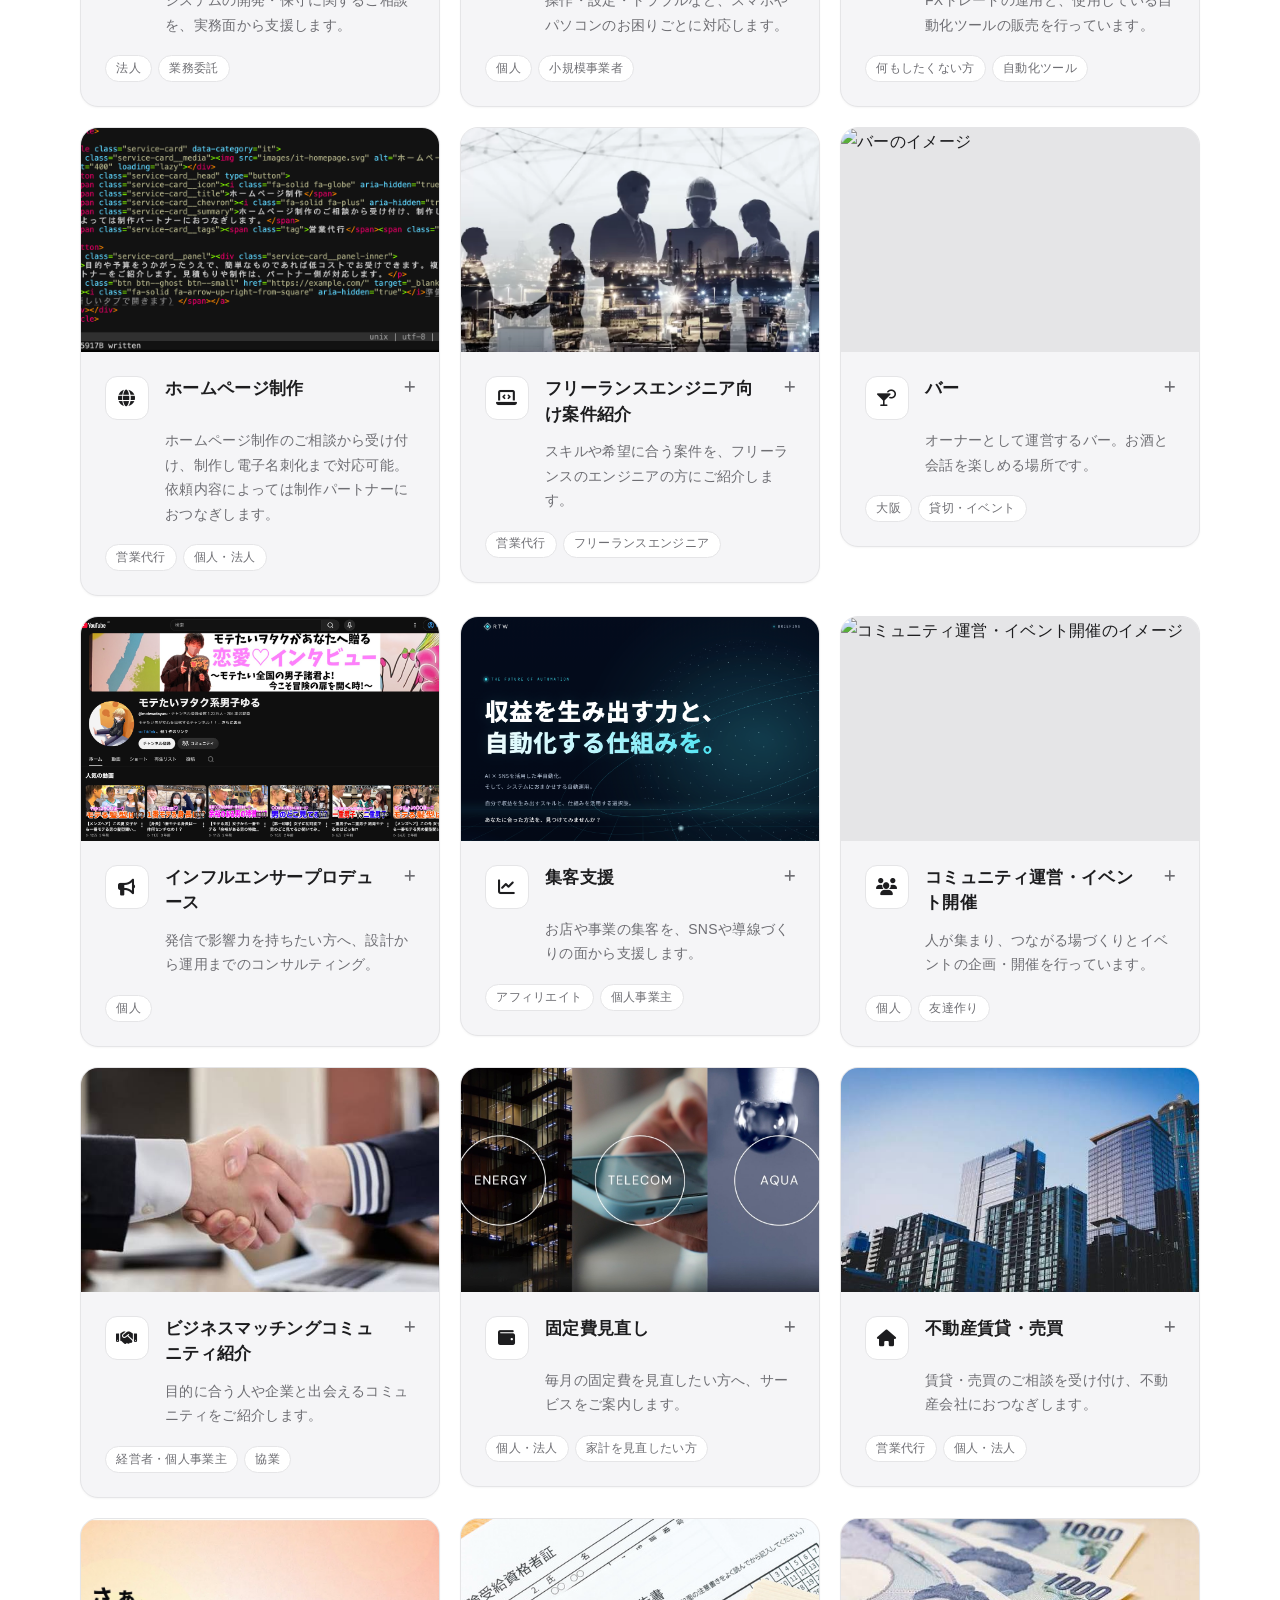
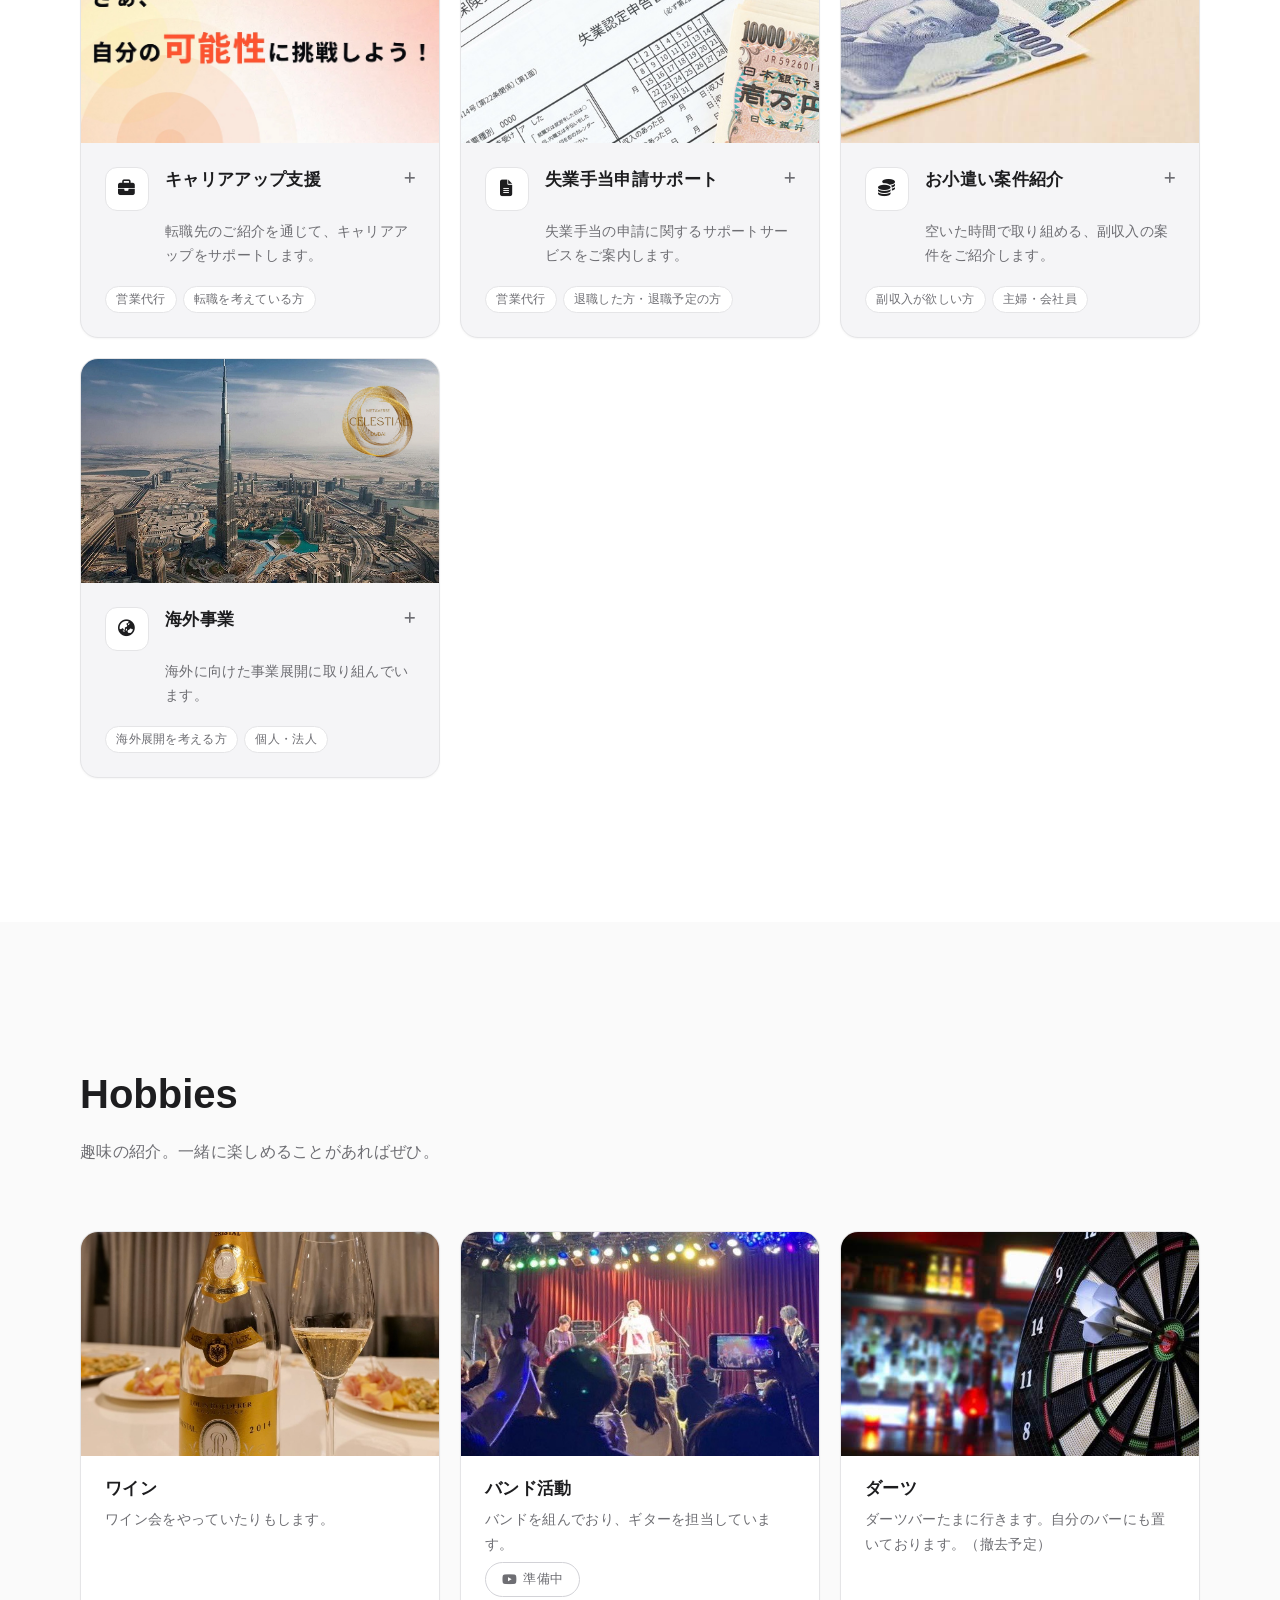
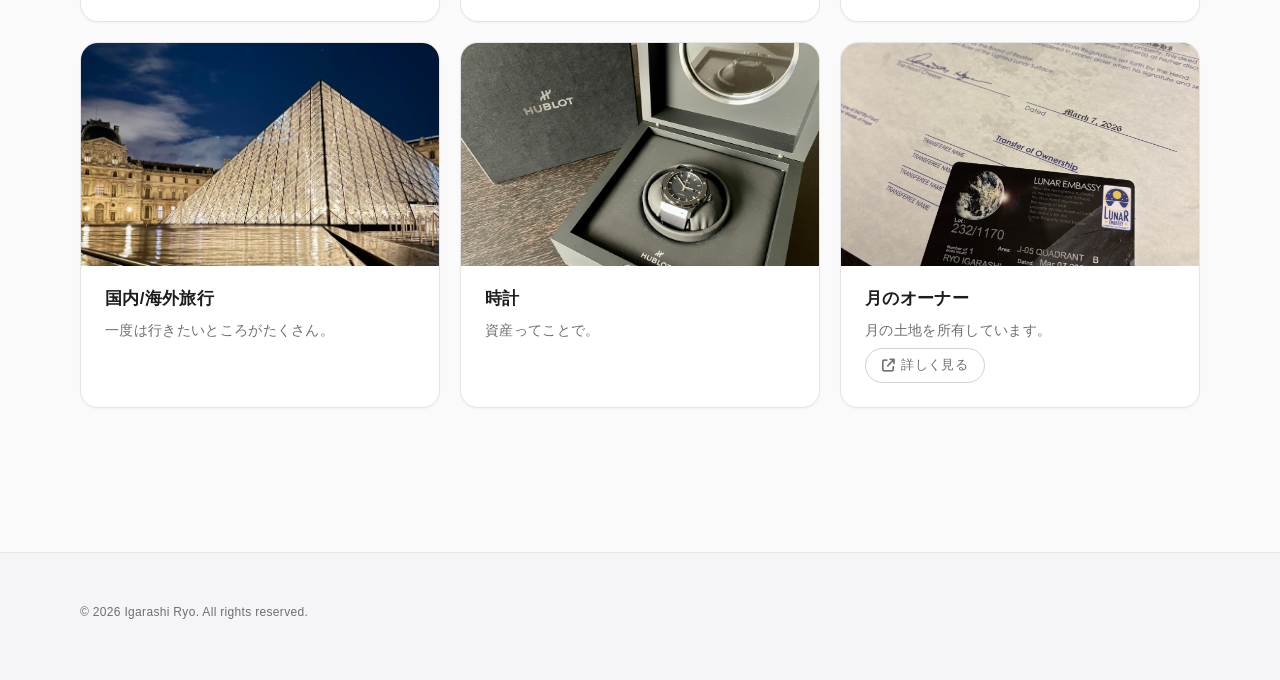
==== commit 01823188: "feat: remove jump and add profile" ====
--- a/index.html
+++ b/index.html
@@ -55,12 +55,30 @@
           <a class="btn btn--ghost" href="https://app.spirinc.com/patterns/availability-sharing/clzEatdir4sfq37VJCPQi/confirm" data-link="meeting" target="_blank" rel="noopener"><i class="fa-regular fa-calendar" aria-hidden="true"></i>Meeting</a>
         </div>
 
-        <div class="hero__jump" aria-label="事業カテゴリへ移動">
-          <button class="chip" type="button" data-jump="it">IT・WEB・FX</button>
-          <button class="chip" type="button" data-jump="bar">飲食店</button>
-          <button class="chip" type="button" data-jump="marketing">マーケティング・集客</button>
-          <button class="chip" type="button" data-jump="career">キャリア・ライフスタイル</button>
-          <button class="chip" type="button" data-jump="global">グローバル</button>
+        <div class="hero__profile" aria-label="自己紹介">
+          <p class="hero__profile-title">Profile</p>
+          <dl class="hero__profile-list">
+            <div class="hero__profile-item">
+              <dt>名前</dt>
+              <dd>五十嵐 諒</dd>
+            </div>
+            <div class="hero__profile-item">
+              <dt>生年月日</dt>
+              <dd>1999年3月1日</dd>
+            </div>
+            <div class="hero__profile-item">
+              <dt>拠点</dt>
+              <dd>大阪市中央区</dd>
+            </div>
+            <div class="hero__profile-item">
+              <dt>MBTI</dt>
+              <dd>ISTJ-T</dd>
+            </div>
+            <div class="hero__profile-item">
+              <dt>動物占い</dt>
+              <dd>虎</dd>
+            </div>
+          </dl>
         </div>
       </div>
     </section>
--- a/style.css
+++ b/style.css
@@ -243,26 +243,48 @@
   animation: rise 1s var(--ease) 0.5s both;
 }
 
-.hero__jump {
+.hero__profile {
+  max-width: 720px;
+  margin: 64px auto 0;
+  padding: 28px clamp(20px, 4vw, 40px) 32px;
+  background: var(--color-glass);
+  -webkit-backdrop-filter: var(--blur);
+  backdrop-filter: var(--blur);
+  border: 1px solid var(--color-border);
+  border-radius: var(--radius-m);
+  box-shadow: var(--shadow-s);
+  animation: rise 1s var(--ease) 0.65s both;
+}
+.hero__profile-title {
+  margin-bottom: 20px;
+  font-size: var(--fs-lead);
+  color: var(--color-text-sub);
+}
+.hero__profile-list {
   display: flex;
   flex-wrap: wrap;
   justify-content: center;
-  gap: 8px;
-  margin-top: 64px;
-  animation: rise 1s var(--ease) 0.65s both;
-}
-.chip {
-  padding: 0.45em 1.1em;
-  border: 1px solid var(--color-border-strong);
-  border-radius: var(--radius-pill);
-  background: var(--color-glass);
-  -webkit-backdrop-filter: var(--blur);
-  backdrop-filter: var(--blur);
-  font-size: var(--fs-small);
-  color: var(--color-text-sub);
-  transition: color var(--dur) var(--ease), border-color var(--dur) var(--ease);
-}
-.chip:hover { color: var(--color-text); border-color: var(--color-text); }
+  gap: 20px 32px;
+  margin: 0;
+}
+.hero__profile-item { flex: 0 1 180px; min-width: 130px; }
+.hero__profile-item dt {
+  font-size: 0.75rem;
+  line-height: 1.6;
+  color: var(--color-text-sub);
+}
+.hero__profile-item dd {
+  margin: 2px 0 0;
+  font-size: 1rem;
+  font-weight: 500;
+  line-height: 1.6;
+}
+.hero__profile-sub {
+  display: block;
+  font-size: 0.75rem;
+  font-weight: 400;
+  color: var(--color-text-sub);
+}
 
 @keyframes rise {
   from { opacity: 0; transform: translateY(18px); }
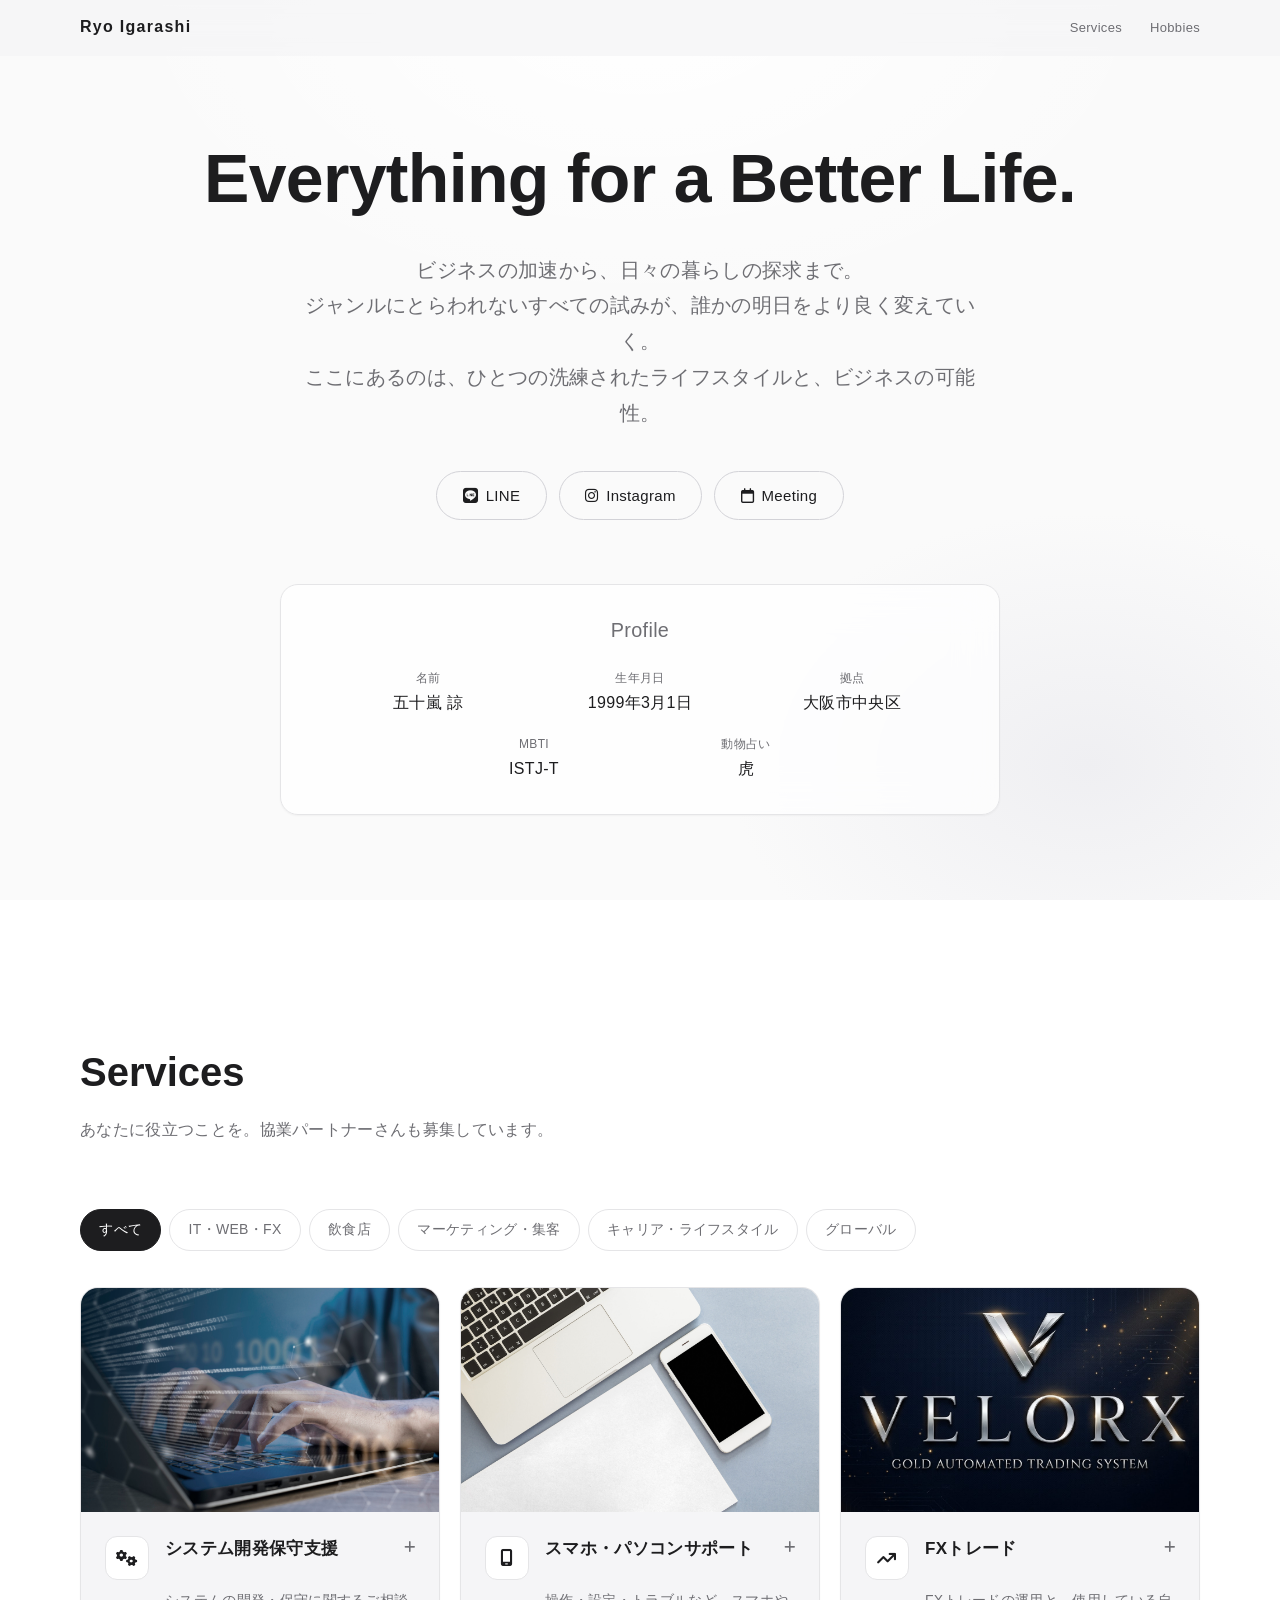
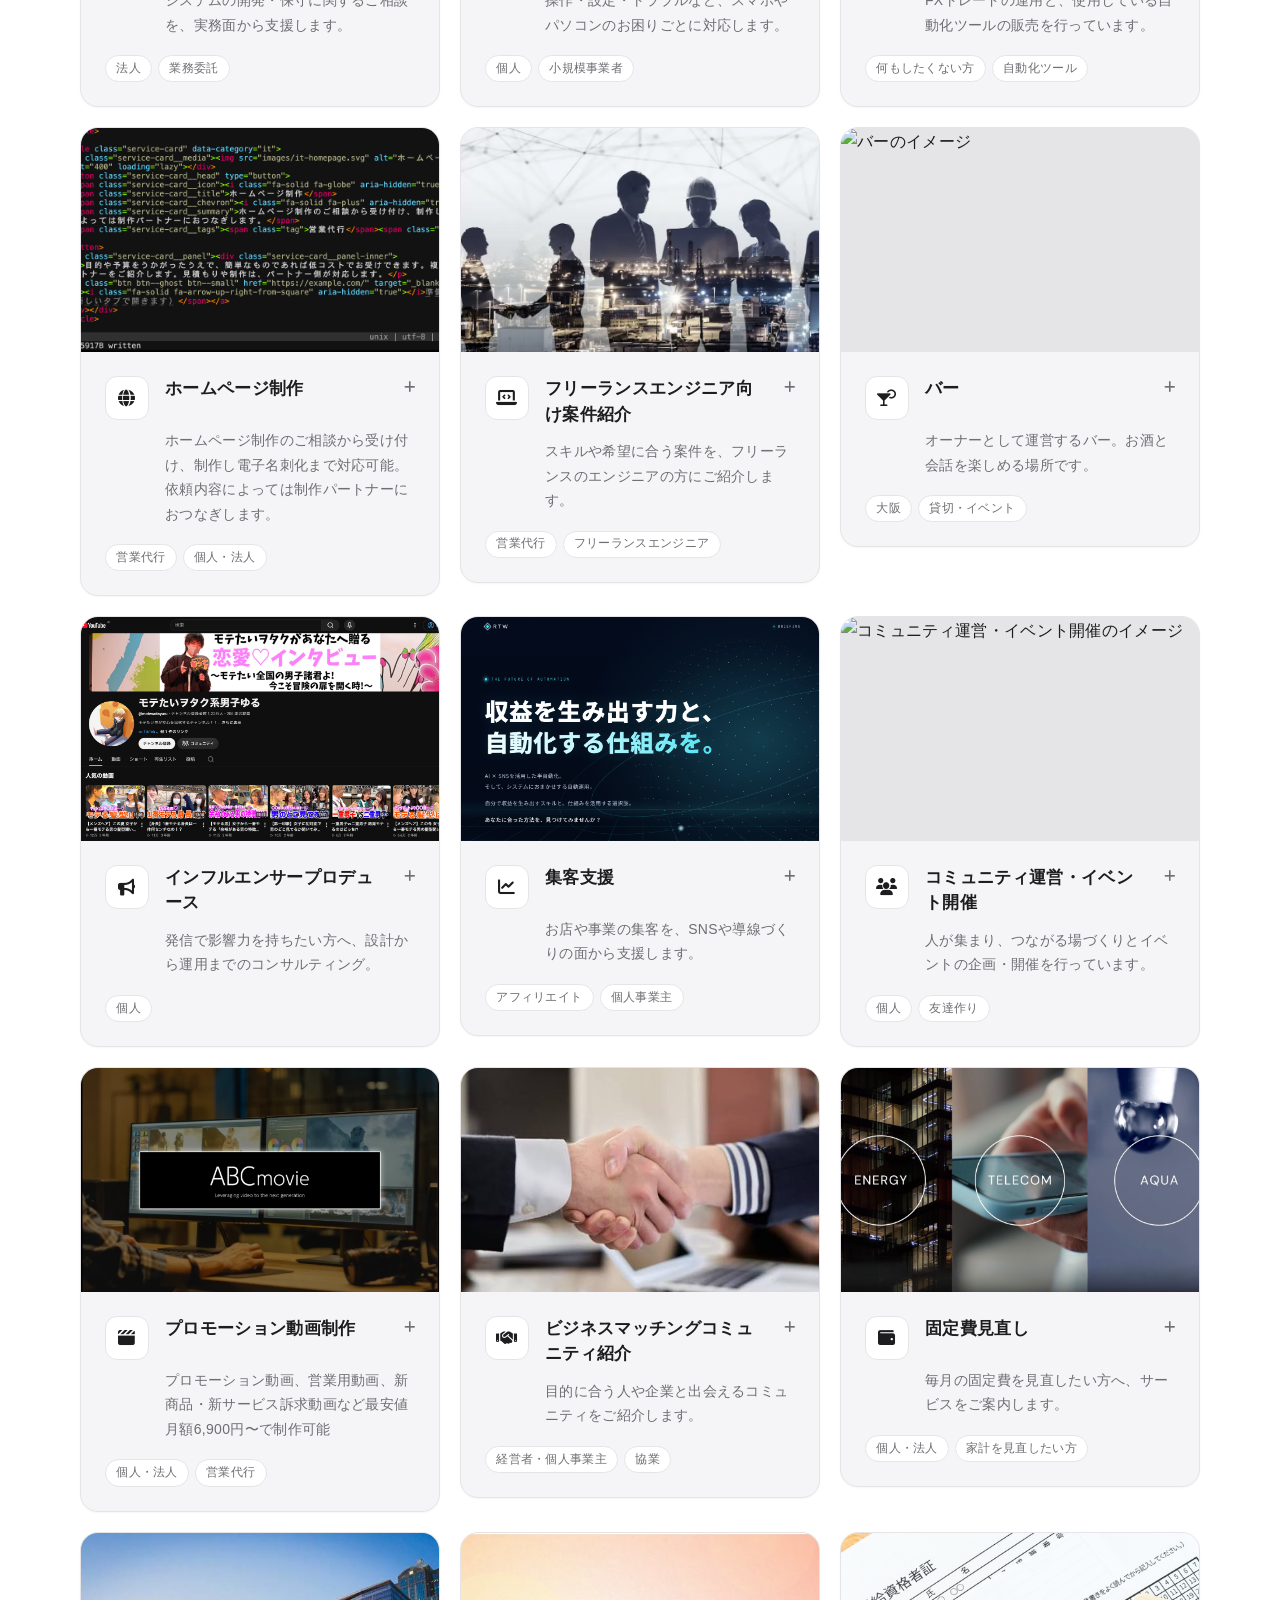
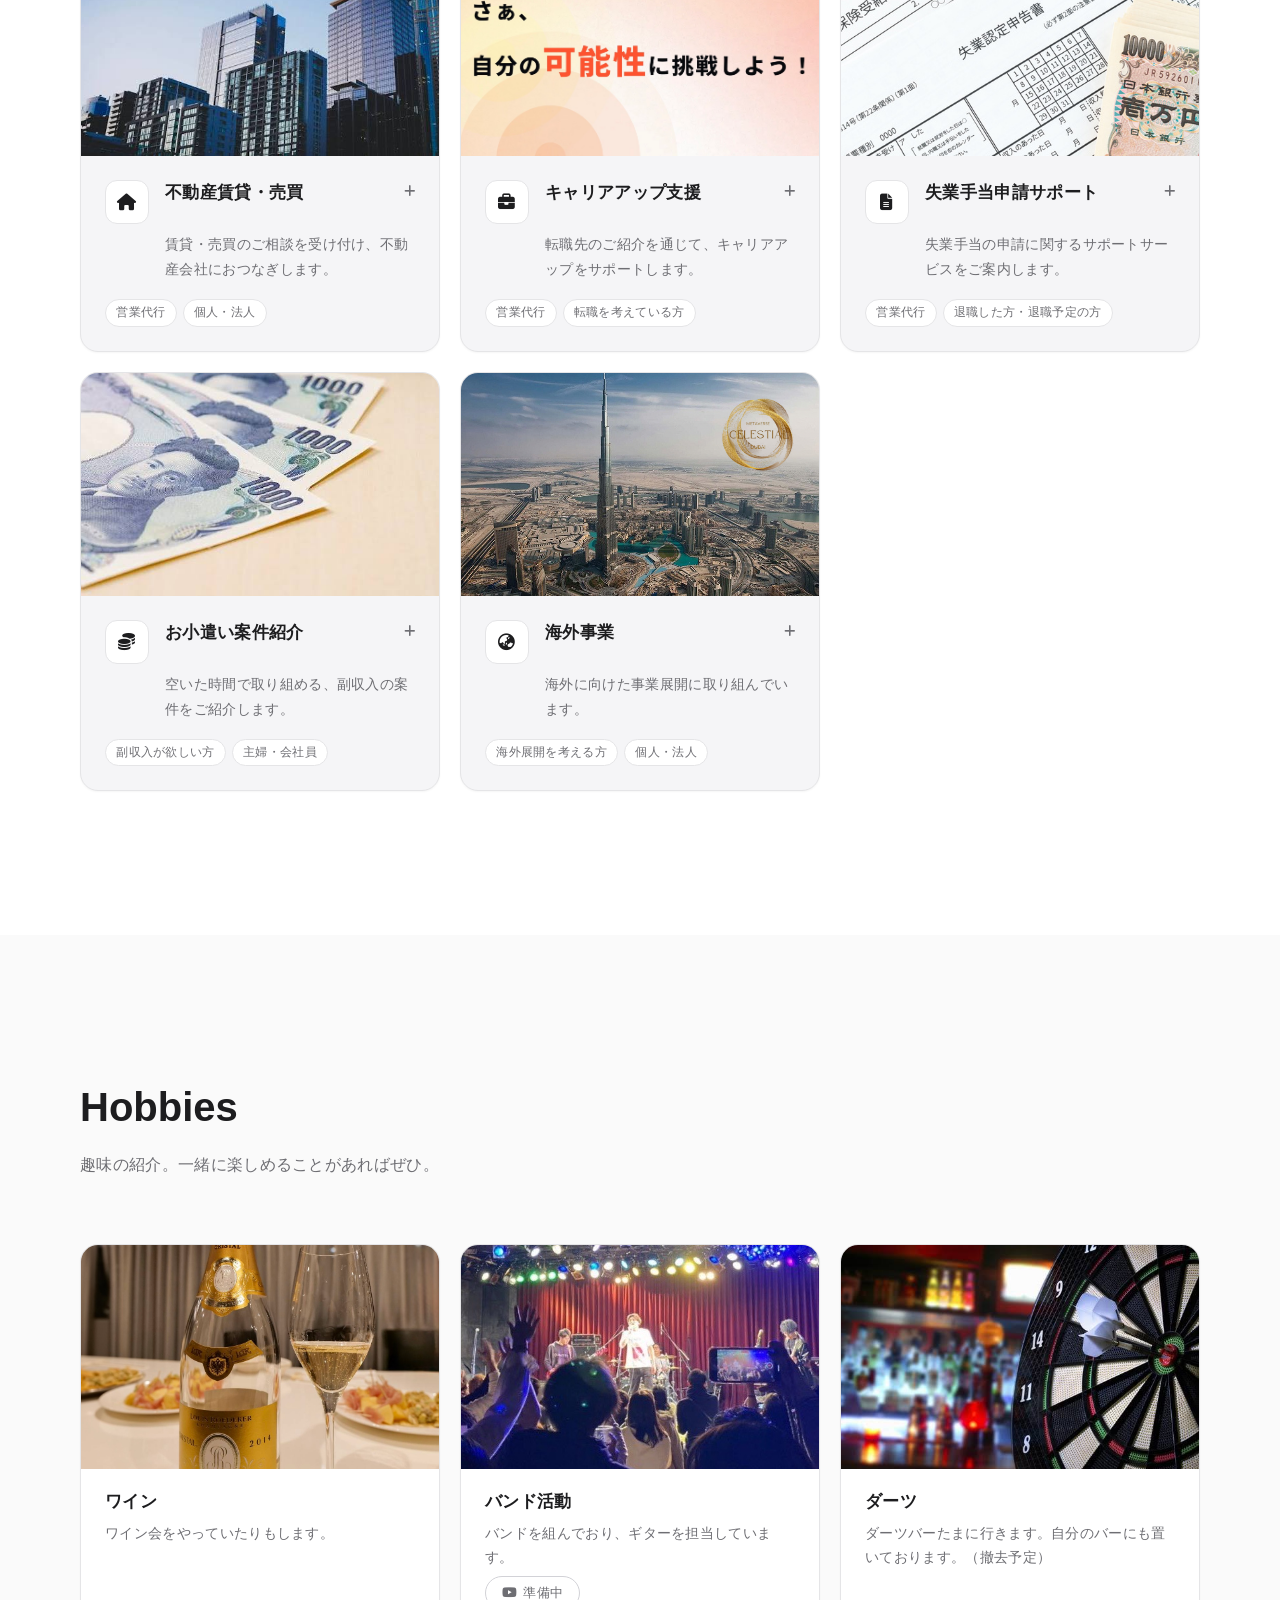
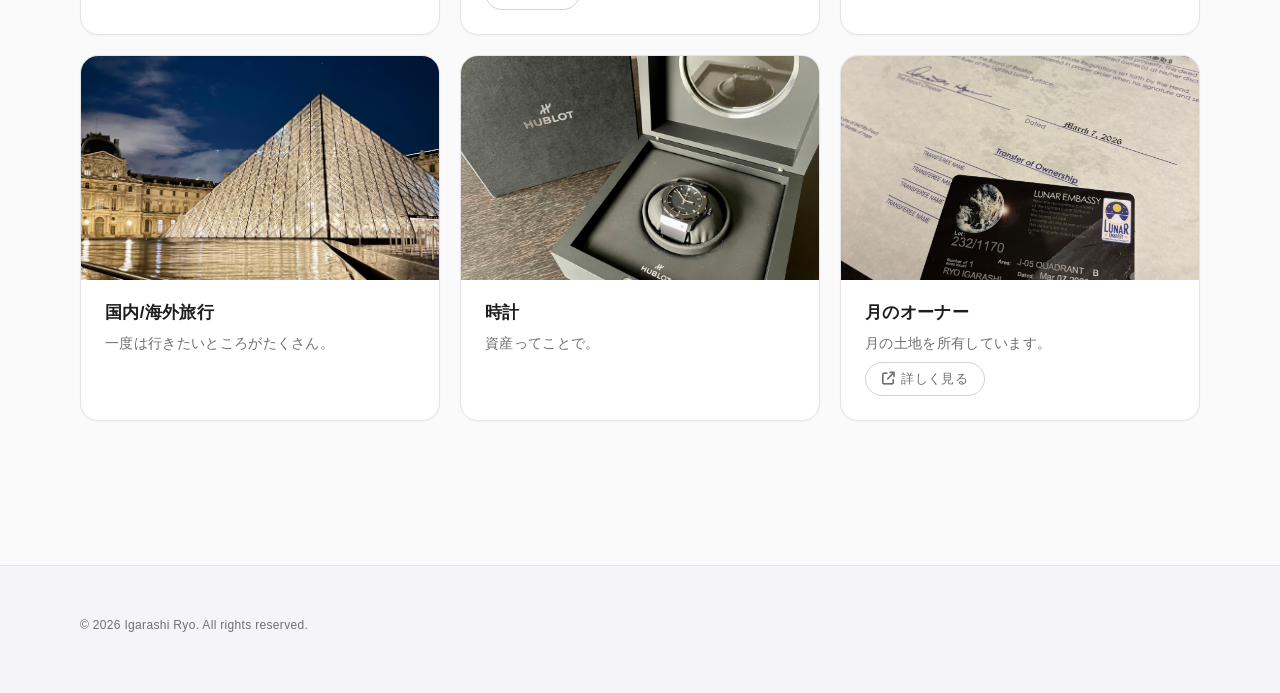
==== commit 5f9bfebf: "feat: add creating promotion movie" ====
--- a/index.html
+++ b/index.html
@@ -249,6 +249,21 @@
           </article>
 
           <article class="service-card" data-category="marketing">
+            <div class="service-card__media"><img src="images/ABCmovie.png" alt="プロモーション動画制作のイメージ" width="640" height="400" loading="lazy"></div>
+            <button class="service-card__head" type="button">
+              <span class="service-card__icon"><i class="fa-solid fa-clapperboard" aria-hidden="true"></i></span>
+              <span class="service-card__title">プロモーション動画制作</span>
+              <span class="service-card__chevron"><i class="fa-solid fa-plus" aria-hidden="true"></i></span>
+              <span class="service-card__summary">プロモーション動画、営業用動画、新商品・新サービス訴求動画など最安値月額6,900円〜で制作可能</span>
+              <span class="service-card__tags"><span class="tag">個人・法人</span><span class="tag">営業代行</span></span>
+            </button>
+            <div class="service-card__panel"><div class="service-card__panel-inner">
+              <p>制作パートナーをご紹介し、ヒアリングから始め動画を微調整しながら納得いくまで共に制作していきます。</p>
+              <a class="btn btn--ghost btn--small" href="https://youtu.be/Ehq1hC91VAU" target="_blank" rel="noopener" data-link-type="openchat"><i class="fa-brands fa-youtube" aria-hidden="true"></i>紹介動画<span class="visually-hidden">（新しいタブで開きます）</span></a>
+            </div></div>
+          </article>
+
+          <article class="service-card" data-category="marketing">
             <div class="service-card__media"><img src="images/marketing-matching.jpeg" alt="ビジネスマッチングコミュニティ紹介のイメージ" width="640" height="400" loading="lazy"></div>
             <button class="service-card__head" type="button">
               <span class="service-card__icon"><i class="fa-solid fa-handshake" aria-hidden="true"></i></span>
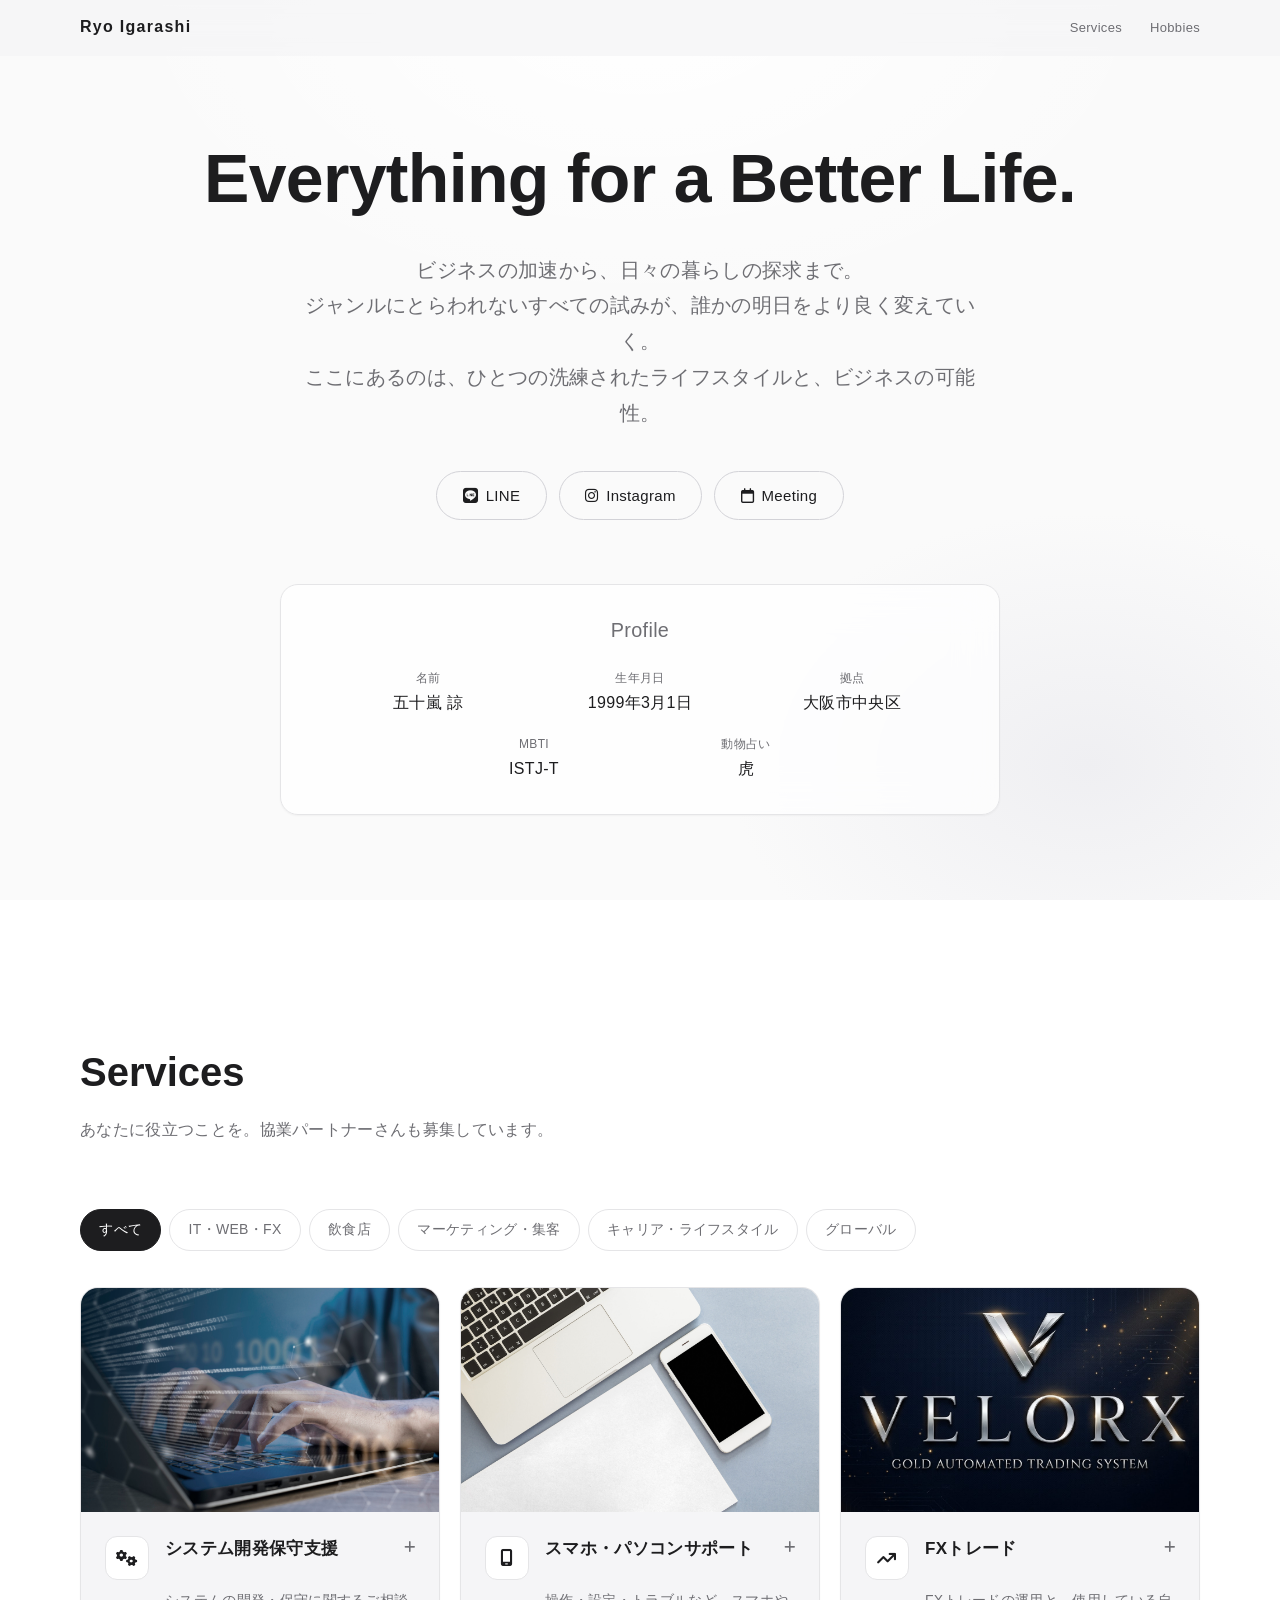
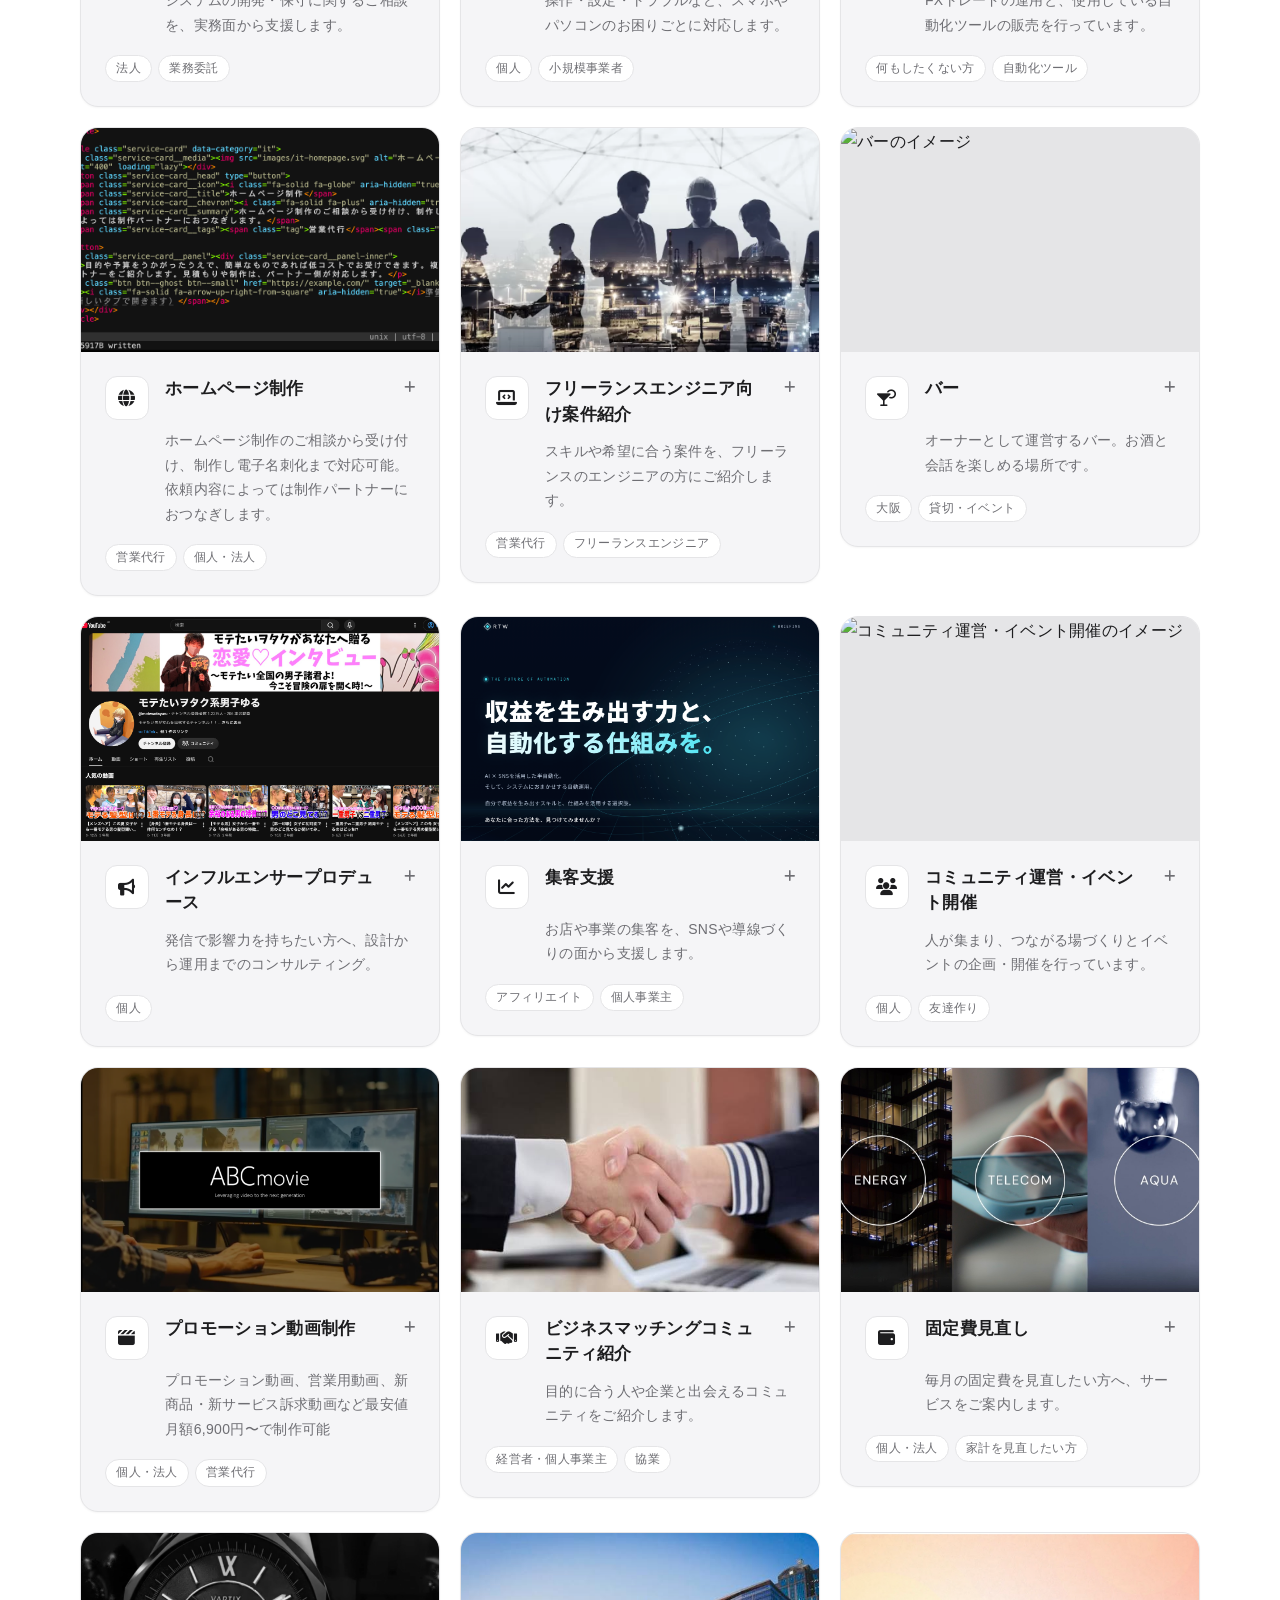
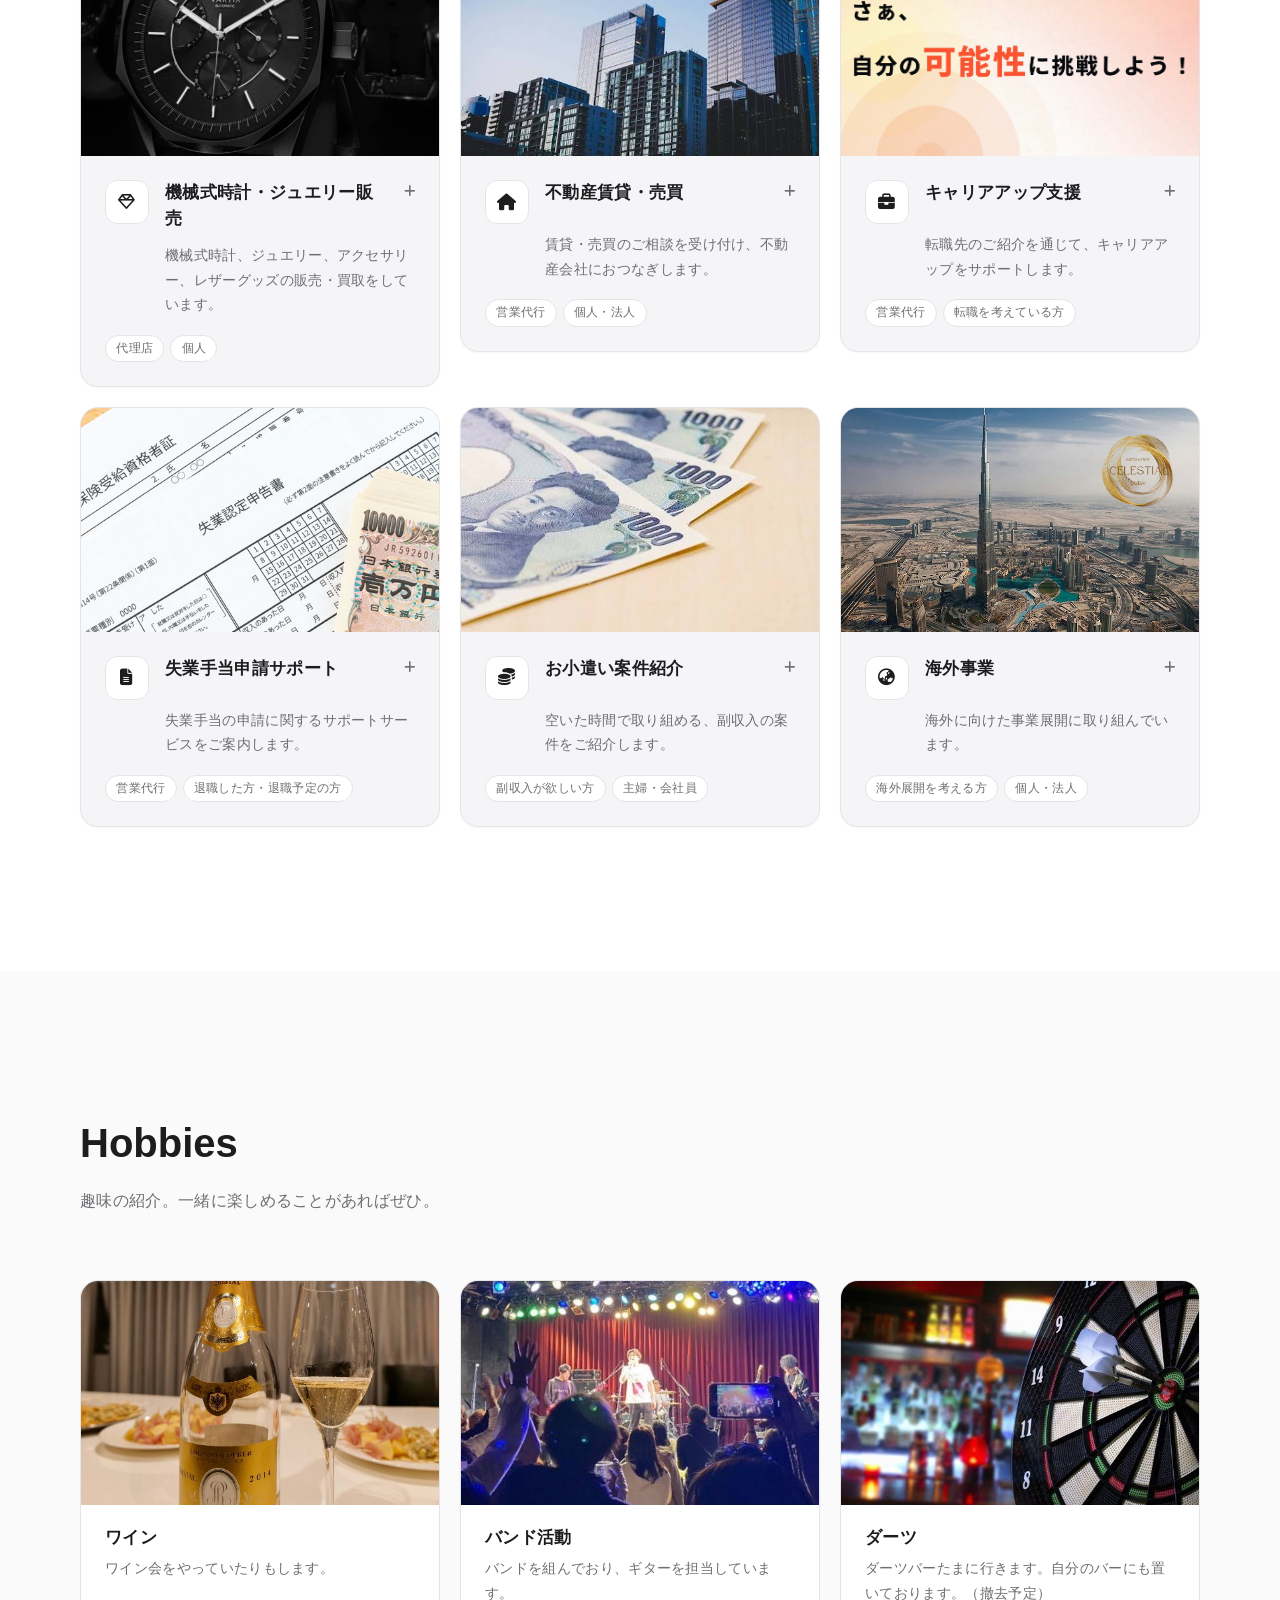
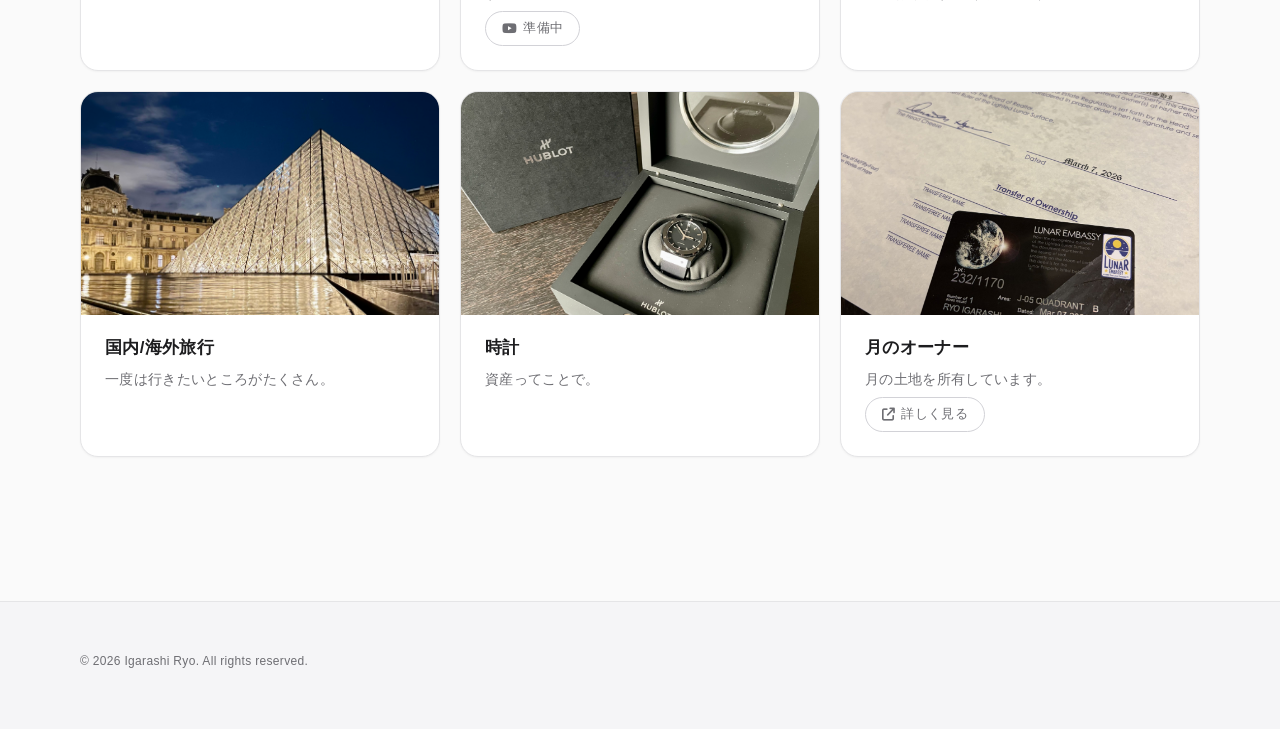
==== commit 3d0ce50a: "feat: add service VARTIX" ====
--- a/index.html
+++ b/index.html
@@ -295,6 +295,21 @@
           </article>
 
           <article class="service-card" data-category="career">
+            <div class="service-card__media"><img src="images/vartix.jpg" alt="VARTIXのイメージ" width="640" height="400" loading="lazy"></div>
+            <button class="service-card__head" type="button">
+              <span class="service-card__icon"><i class="fa-regular fa-gem" aria-hidden="true"></i></span>
+              <span class="service-card__title">機械式時計・ジュエリー販売</span>
+              <span class="service-card__chevron"><i class="fa-solid fa-plus" aria-hidden="true"></i></span>
+              <span class="service-card__summary">機械式時計、ジュエリー、アクセサリー、レザーグッズの販売・買取をしています。</span>
+              <span class="service-card__tags"><span class="tag">代理店</span><span class="tag">個人</span></span>
+            </button>
+            <div class="service-card__panel"><div class="service-card__panel-inner">
+              <p>「伝統と革新」を理念として掲げる京都の国産ブランドVARTIX。エグゼクティブデザイナーをGACKTが務める。</p>
+              <a class="btn btn--ghost btn--small" href="https://vartix.jp" target="_blank" rel="noopener" data-link-type="lp"><i class="fa-solid fa-arrow-up-right-from-square" aria-hidden="true"></i>詳しく見る<span class="visually-hidden">（新しいタブで開きます）</span></a>
+            </div></div>
+          </article>
+
+          <article class="service-card" data-category="career">
             <div class="service-card__media"><img src="images/career-realestate.jpeg" alt="不動産賃貸・売買のイメージ" width="640" height="400" loading="lazy"></div>
             <button class="service-card__head" type="button">
               <span class="service-card__icon"><i class="fa-solid fa-house" aria-hidden="true"></i></span>
